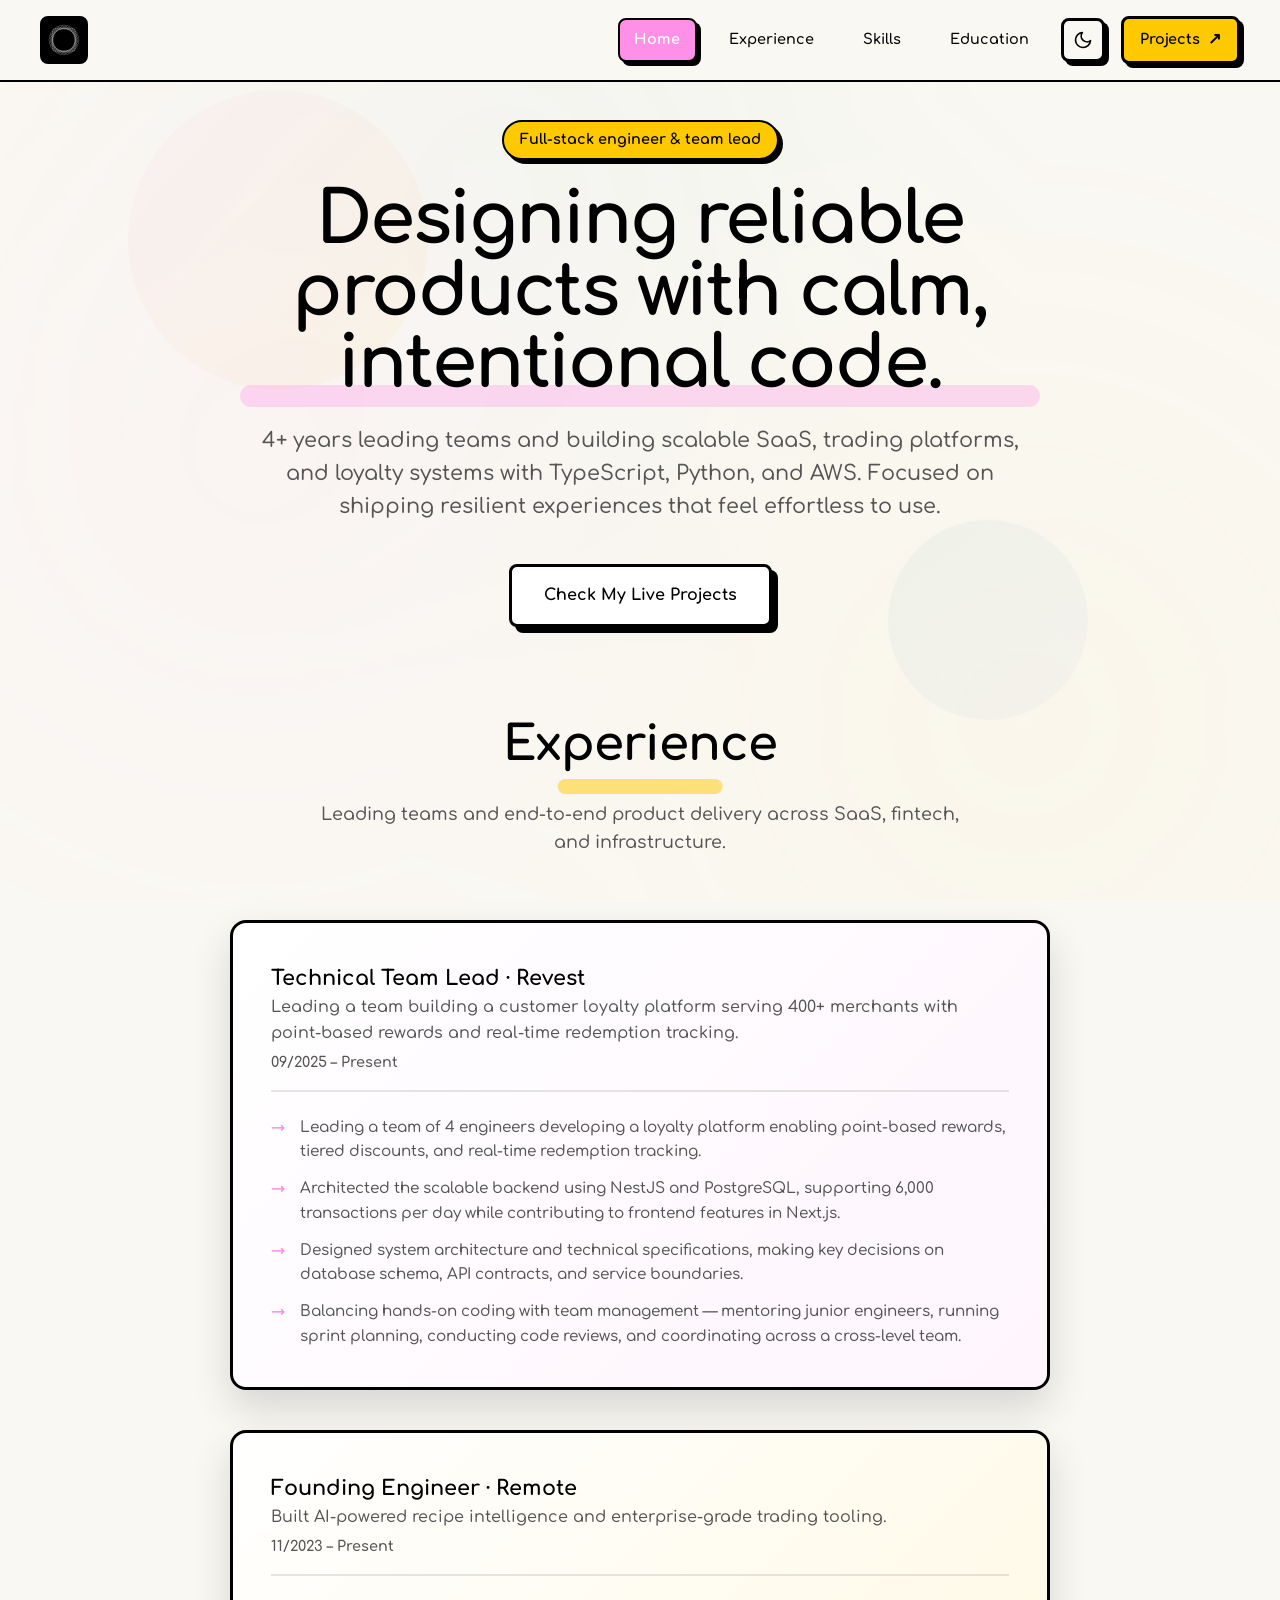
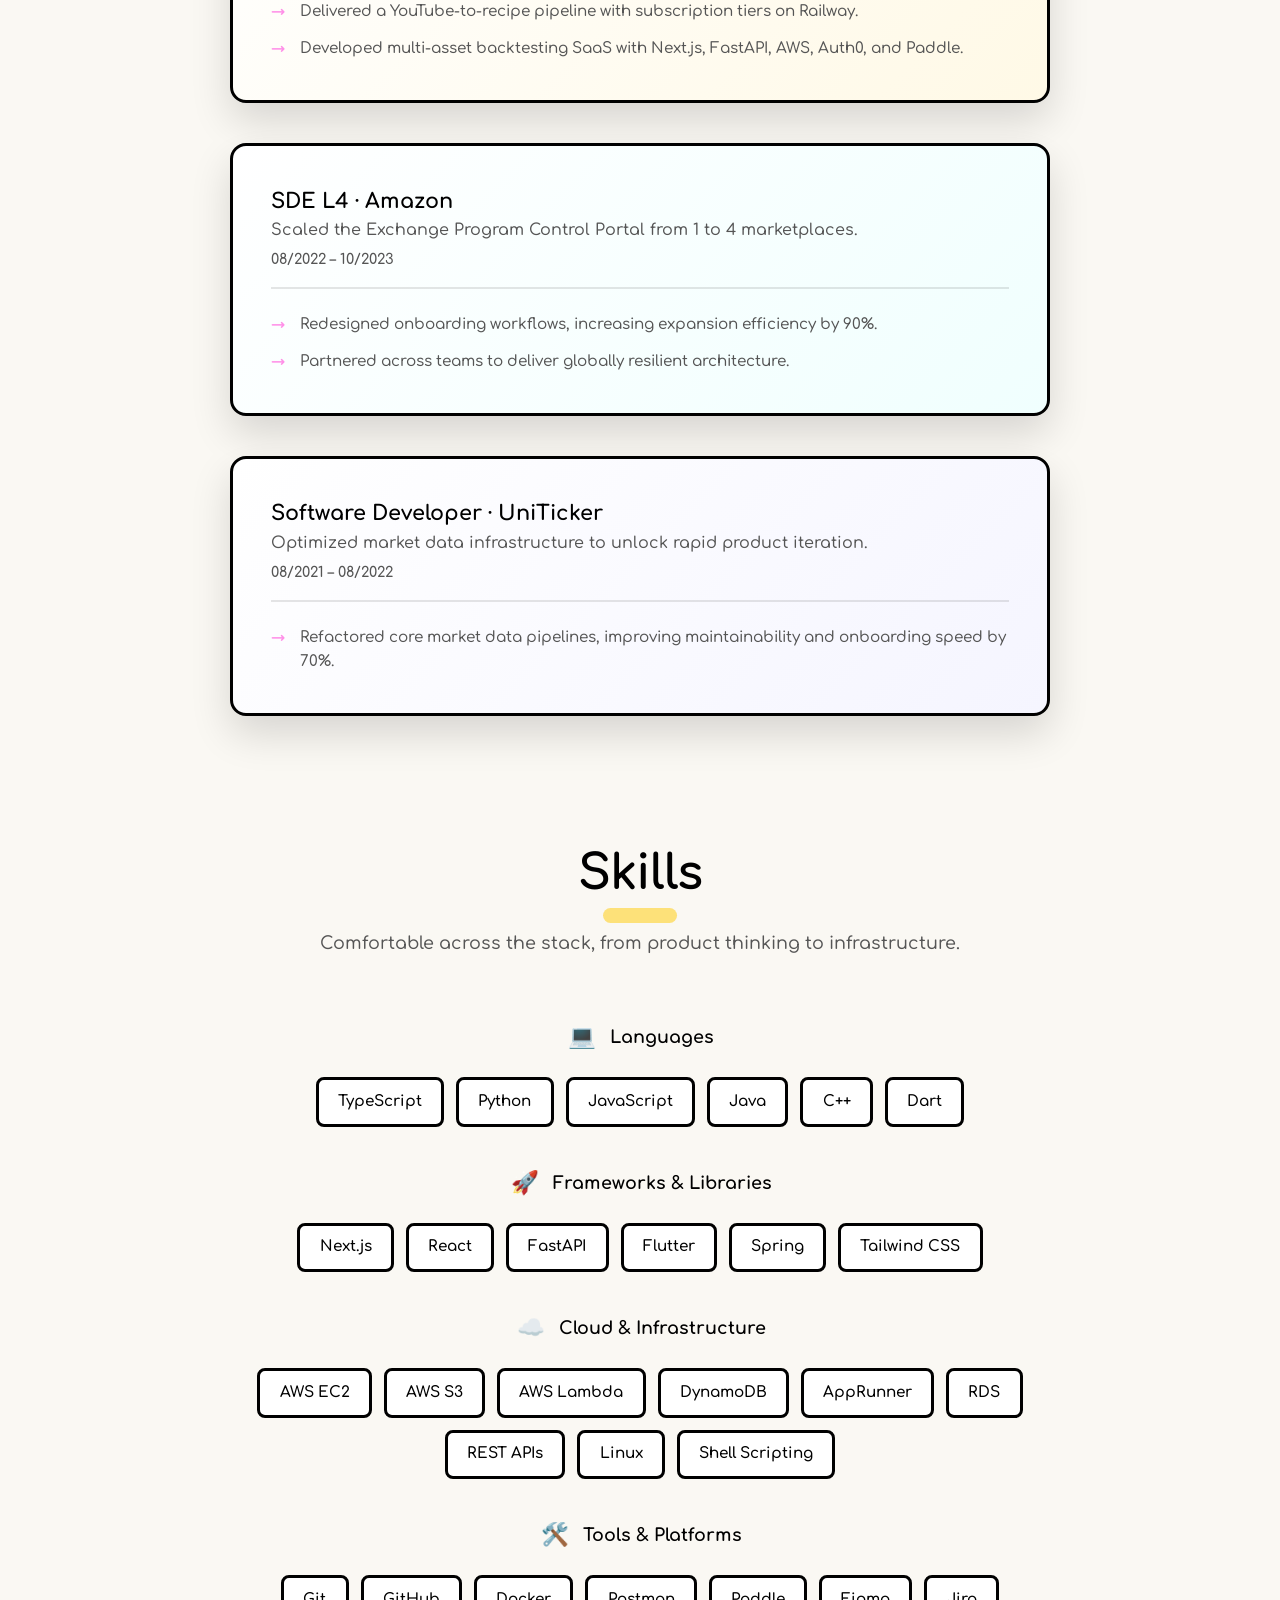
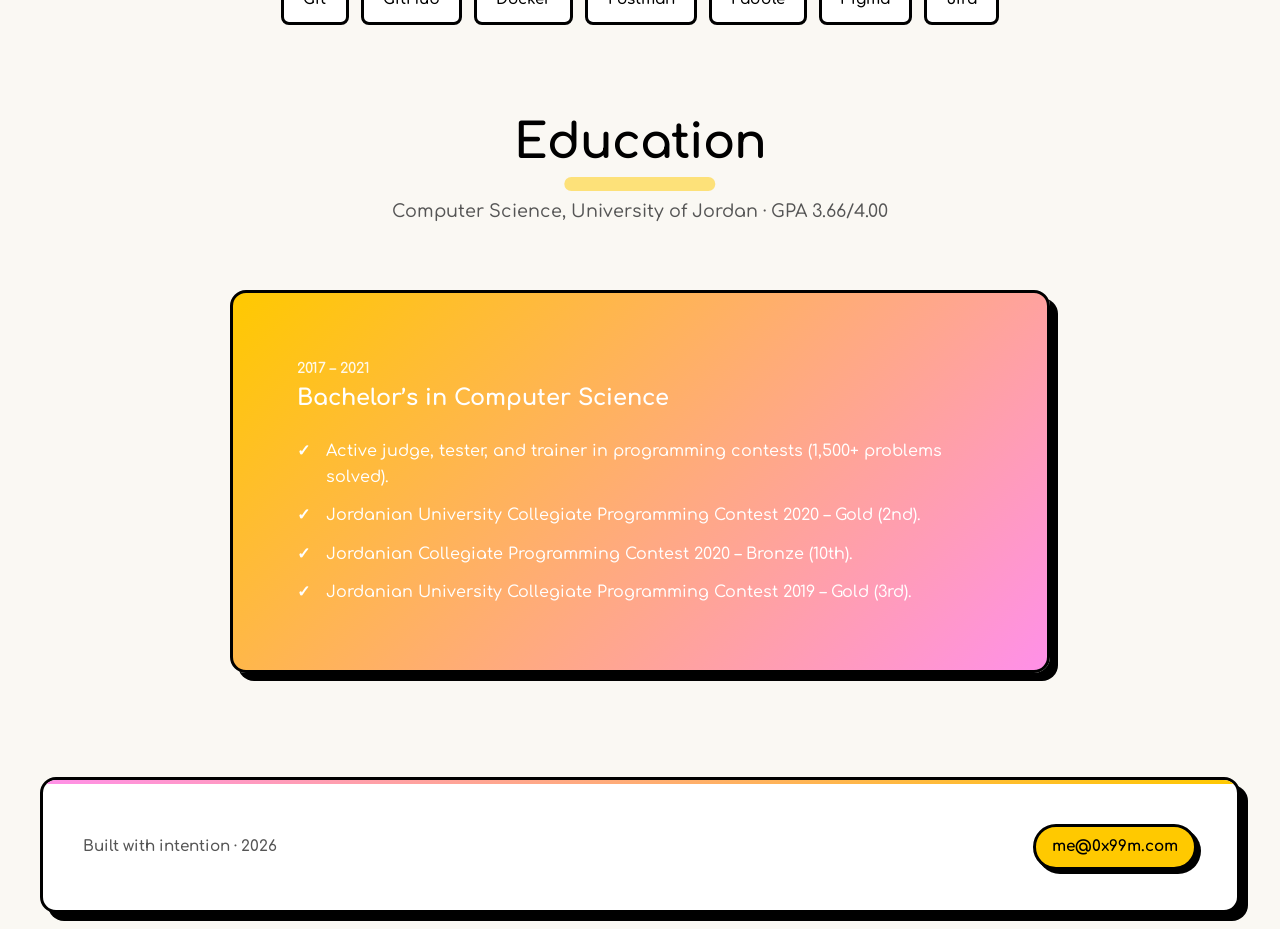
==== index.html @ 4b6275c8 "add dark mode and update content" ====
<!DOCTYPE html>
<html lang="en">
  <head>
    <meta charset="UTF-8" />
    <meta name="viewport" content="width=device-width, initial-scale=1.0" />
    <title>0x99M Portfolio</title>
    <meta
      name="description"
      content="Full-stack engineer & team lead with 4+ years of experience building and leading scalable SaaS platforms"
    />
    <link rel="icon" type="image/svg+xml" href="favicon.svg" />
    <link rel="preconnect" href="https://fonts.googleapis.com" />
    <link rel="preconnect" href="https://fonts.gstatic.com" crossorigin />
    <link
      href="https://fonts.googleapis.com/css2?family=Comfortaa:wght@300..700&display=swap"
      rel="stylesheet"
    />
    <link rel="stylesheet" href="styles.css" />
    <script>
      (function() {
        var saved = localStorage.getItem('theme-preference');
        if (saved) document.documentElement.setAttribute('data-theme', saved);
        else if (window.matchMedia('(prefers-color-scheme: dark)').matches)
          document.documentElement.setAttribute('data-theme', 'dark');
      })();
    </script>
  </head>
  <body>
    <!-- Floating Background Shapes -->
    <div class="floating-shape"></div>
    <div class="floating-shape"></div>

    <!-- Navbar -->
    <div class="section-indicator">
      <a href="#hero" class="logo-box">
        <img src="favicon.svg" alt="Logo" class="logo-img" />
      </a>
      <button
        class="nav-toggle"
        type="button"
        aria-expanded="false"
        aria-controls="primary-navigation"
        aria-label="Toggle navigation"
      >
        <span class="nav-toggle-bar"></span>
      </button>
      <div class="nav-links" id="primary-navigation">
        <div class="nav-links-primary">
          <a href="#hero" class="indicator-item">Home</a>
          <a href="#experience" class="indicator-item">Experience</a>
          <a href="#skills" class="indicator-item">Skills</a>
          <a href="#education" class="indicator-item">Education</a>
        </div>
        <button class="theme-toggle" type="button" aria-label="Toggle dark mode">
          <svg class="theme-toggle-icon theme-toggle-icon--light" xmlns="http://www.w3.org/2000/svg" width="20" height="20" viewBox="0 0 24 24" fill="none" stroke="currentColor" stroke-width="2" stroke-linecap="round" stroke-linejoin="round"><path d="M21 12.79A9 9 0 1 1 11.21 3 7 7 0 0 0 21 12.79z"/></svg>
          <svg class="theme-toggle-icon theme-toggle-icon--dark" xmlns="http://www.w3.org/2000/svg" width="20" height="20" viewBox="0 0 24 24" fill="none" stroke="currentColor" stroke-width="2" stroke-linecap="round" stroke-linejoin="round"><circle cx="12" cy="12" r="5"/><line x1="12" y1="1" x2="12" y2="3"/><line x1="12" y1="21" x2="12" y2="23"/><line x1="4.22" y1="4.22" x2="5.64" y2="5.64"/><line x1="18.36" y1="18.36" x2="19.78" y2="19.78"/><line x1="1" y1="12" x2="3" y2="12"/><line x1="21" y1="12" x2="23" y2="12"/><line x1="4.22" y1="19.78" x2="5.64" y2="18.36"/><line x1="18.36" y1="4.22" x2="19.78" y2="5.64"/></svg>
        </button>
        <a
          href="projects.html"
          class="indicator-item indicator-item-projects"
          title="Projects"
        >
          Projects
        </a>
      </div>
    </div>

    <main>
      <section id="hero" class="section hero" data-animate>
        <div class="container hero-layout">
          <div class="hero-copy">
            <p class="eyebrow">Full-stack engineer & team lead</p>
            <h1>Designing reliable products with calm, intentional code.</h1>
            <p class="lead">
              4+ years leading teams and building scalable SaaS, trading
              platforms, and loyalty systems with TypeScript, Python, and AWS.
              Focused on shipping resilient experiences that feel effortless to
              use.
            </p>
            <div class="cta">
              <a href="projects.html" class="btn ghost"
                >Check My Live Projects</a
              >
            </div>
          </div>
        </div>
      </section>

      <section id="experience" class="section experience-section" data-animate>
        <div class="container">
          <div class="section-heading">
            <h2>Experience</h2>
            <p>
              Leading teams and end-to-end product delivery across SaaS,
              fintech, and infrastructure.
            </p>
          </div>
          <div class="experience-stack">
            <article class="experience-card" data-card-index="0" data-animate>
              <header>
                <div>
                  <p class="experience-role">Technical Team Lead · Revest</p>
                  <p class="experience-summary">
                    Leading a team building a customer loyalty platform serving
                    400+ merchants with point-based rewards and real-time
                    redemption tracking.
                  </p>
                </div>
                <span class="experience-date">09/2025 – Present</span>
              </header>
              <ul>
                <li>
                  Leading a team of 4 engineers developing a loyalty platform
                  enabling point-based rewards, tiered discounts, and real-time
                  redemption tracking.
                </li>
                <li>
                  Architected the scalable backend using NestJS and PostgreSQL,
                  supporting 6,000 transactions per day while contributing to
                  frontend features in Next.js.
                </li>
                <li>
                  Designed system architecture and technical specifications,
                  making key decisions on database schema, API contracts, and
                  service boundaries.
                </li>
                <li>
                  Balancing hands-on coding with team management — mentoring
                  junior engineers, running sprint planning, conducting code
                  reviews, and coordinating across a cross-level team.
                </li>
              </ul>
            </article>

            <article class="experience-card" data-card-index="1" data-animate>
              <header>
                <div>
                  <p class="experience-role">Founding Engineer · Remote</p>
                  <p class="experience-summary">
                    Built AI-powered recipe intelligence and enterprise-grade
                    trading tooling.
                  </p>
                </div>
                <span class="experience-date">11/2023 – Present</span>
              </header>
              <ul>
                <li>
                  Delivered a YouTube-to-recipe pipeline with subscription tiers
                  on Railway.
                </li>
                <li>
                  Developed multi-asset backtesting SaaS with Next.js, FastAPI,
                  AWS, Auth0, and Paddle.
                </li>
              </ul>
            </article>

            <article class="experience-card" data-card-index="2" data-animate>
              <header>
                <div>
                  <p class="experience-role">SDE L4 · Amazon</p>
                  <p class="experience-summary">
                    Scaled the Exchange Program Control Portal from 1 to 4
                    marketplaces.
                  </p>
                </div>
                <span class="experience-date">08/2022 – 10/2023</span>
              </header>
              <ul>
                <li>
                  Redesigned onboarding workflows, increasing expansion
                  efficiency by 90%.
                </li>
                <li>
                  Partnered across teams to deliver globally resilient
                  architecture.
                </li>
              </ul>
            </article>

            <article class="experience-card" data-card-index="3" data-animate>
              <header>
                <div>
                  <p class="experience-role">Software Developer · UniTicker</p>
                  <p class="experience-summary">
                    Optimized market data infrastructure to unlock rapid product
                    iteration.
                  </p>
                </div>
                <span class="experience-date">08/2021 – 08/2022</span>
              </header>
              <ul>
                <li>
                  Refactored core market data pipelines, improving
                  maintainability and onboarding speed by 70%.
                </li>
              </ul>
            </article>
          </div>
        </div>
      </section>

      <section id="skills" class="section" data-animate>
        <div class="container">
          <div class="section-heading">
            <h2>Skills</h2>
            <p>
              Comfortable across the stack, from product thinking to
              infrastructure.
            </p>
          </div>
          <div class="skills-container">
            <div class="skill-category" data-animate>
              <h3 class="skill-category-title">
                <span class="skill-icon">💻</span>
                Languages
              </h3>
              <div class="skill-tags">
                <span class="skill-tag">TypeScript</span>
                <span class="skill-tag">Python</span>
                <span class="skill-tag">JavaScript</span>
                <span class="skill-tag">Java</span>
                <span class="skill-tag">C++</span>
                <span class="skill-tag">Dart</span>
              </div>
            </div>
            <div class="skill-category" data-animate>
              <h3 class="skill-category-title">
                <span class="skill-icon">🚀</span>
                Frameworks & Libraries
              </h3>
              <div class="skill-tags">
                <span class="skill-tag">Next.js</span>
                <span class="skill-tag">React</span>
                <span class="skill-tag">FastAPI</span>
                <span class="skill-tag">Flutter</span>
                <span class="skill-tag">Spring</span>
                <span class="skill-tag">Tailwind CSS</span>
              </div>
            </div>
            <div class="skill-category" data-animate>
              <h3 class="skill-category-title">
                <span class="skill-icon">☁️</span>
                Cloud & Infrastructure
              </h3>
              <div class="skill-tags">
                <span class="skill-tag">AWS EC2</span>
                <span class="skill-tag">AWS S3</span>
                <span class="skill-tag">AWS Lambda</span>
                <span class="skill-tag">DynamoDB</span>
                <span class="skill-tag">AppRunner</span>
                <span class="skill-tag">RDS</span>
                <span class="skill-tag">REST APIs</span>
                <span class="skill-tag">Linux</span>
                <span class="skill-tag">Shell Scripting</span>
              </div>
            </div>
            <div class="skill-category" data-animate>
              <h3 class="skill-category-title">
                <span class="skill-icon">🛠️</span>
                Tools & Platforms
              </h3>
              <div class="skill-tags">
                <span class="skill-tag">Git</span>
                <span class="skill-tag">GitHub</span>
                <span class="skill-tag">Docker</span>
                <span class="skill-tag">Postman</span>
                <span class="skill-tag">Paddle</span>
                <span class="skill-tag">Figma</span>
                <span class="skill-tag">Jira</span>
              </div>
            </div>
          </div>
        </div>
      </section>

      <section id="education" class="section" data-animate>
        <div class="container">
          <div class="section-heading">
            <h2>Education</h2>
            <p>Computer Science, University of Jordan · GPA 3.66/4.00</p>
          </div>
          <div class="education-card" data-animate>
            <div>
              <p class="education-period">2017 – 2021</p>
              <p class="education-role">Bachelor’s in Computer Science</p>
            </div>
            <ul>
              <li>
                Active judge, tester, and trainer in programming contests
                (1,500+ problems solved).
              </li>
              <li>
                Jordanian University Collegiate Programming Contest 2020 – Gold
                (2nd).
              </li>
              <li>
                Jordanian Collegiate Programming Contest 2020 – Bronze (10th).
              </li>
              <li>
                Jordanian University Collegiate Programming Contest 2019 – Gold
                (3rd).
              </li>
            </ul>
          </div>
        </div>
      </section>
    </main>

    <footer class="site-footer">
      <div class="container">
        <p>Built with intention · 2026</p>
        <a href="mailto:me@0x99m.com">me@0x99m.com</a>
      </div>
    </footer>

    <script src="script.js"></script>
  </body>
</html>
---- styles.css ----
* {
  margin: 0;
  padding: 0;
  box-sizing: border-box;
}

:root {
  /* Gumroad-inspired Neubrutalism Palette */
  --color-page: #faf8f3;
  --color-surface: #ffffff;
  --color-primary: #ff90e8;
  --color-secondary: #ffc900;
  --color-tertiary: #23a094;
  --color-accent: #000000;
  --color-text: #000000;
  --color-text-light: #555555;
  --color-border: #000000;
  --gradient-primary: linear-gradient(135deg, #ff90e8 0%, #ffc900 100%);
  --gradient-secondary: linear-gradient(135deg, #23a094 0%, #90a8ed 100%);
  --gradient-surface: linear-gradient(180deg, #ffffff 0%, #f8f8f8 100%);
  --border-width: 3px;
  --border-radius: 16px;
  --border-radius-btn: 8px;
  --shadow-sm: 4px 4px 0 0 #000000;
  --shadow-md: 6px 6px 0 0 #000000;
  --shadow-lg: 8px 8px 0 0 #000000;
  --shadow-xl: 12px 12px 0 0 #000000;
  --max-width: 1200px;
  --space-xs: 0.5rem;
  --space-sm: 1rem;
  --space-md: 1.5rem;
  --space-lg: 2.5rem;
  --space-xl: 4rem;
  --space-xxl: 6rem;
  --font-body: "Comfortaa", -apple-system, BlinkMacSystemFont, "Segoe UI",
    Roboto, sans-serif;
  --font-display: "Comfortaa", "Arial Black", Arial, sans-serif;
  --transition: cubic-bezier(0.4, 0, 0.2, 1);
  --experience-card-0: linear-gradient(135deg, #ffffff 0%, #fef5fd 100%);
  --experience-card-1: linear-gradient(135deg, #ffffff 0%, #fff9e6 100%);
  --experience-card-2: linear-gradient(135deg, #ffffff 0%, #f0fffe 100%);
  --experience-card-3: linear-gradient(135deg, #ffffff 0%, #f5f5ff 100%);
  --color-error: #ff3333;
  --nav-hover-bg: rgba(255, 255, 255, 0.9);
  --card-shadow-color: rgba(0, 0, 0, 0.14);
  --card-shadow-hover: rgba(0, 0, 0, 0.12);
  --border-subtle: rgba(0, 0, 0, 0.1);
  --shimmer-highlight: rgba(255, 255, 255, 0.5);
}

[data-theme="dark"] {
  --color-page: #1a1a2e;
  --color-surface: #222240;
  --color-primary: #ff90e8;
  --color-secondary: #ffc900;
  --color-tertiary: #2dd4bf;
  --color-accent: #ffffff;
  --color-text: #f0f0f0;
  --color-text-light: #a0a0b8;
  --color-border: #f0f0f0;

  --gradient-primary: linear-gradient(135deg, #ff90e8 0%, #ffc900 100%);
  --gradient-secondary: linear-gradient(135deg, #2dd4bf 0%, #90a8ed 100%);
  --gradient-surface: linear-gradient(180deg, #222240 0%, #1e1e38 100%);

  --shadow-sm: 4px 4px 0 0 rgba(255, 255, 255, 0.25);
  --shadow-md: 6px 6px 0 0 rgba(255, 255, 255, 0.25);
  --shadow-lg: 8px 8px 0 0 rgba(255, 255, 255, 0.25);
  --shadow-xl: 12px 12px 0 0 rgba(255, 255, 255, 0.25);

  --experience-card-0: linear-gradient(135deg, #222240 0%, #2d2240 100%);
  --experience-card-1: linear-gradient(135deg, #222240 0%, #2d2a1a 100%);
  --experience-card-2: linear-gradient(135deg, #222240 0%, #1a2d2b 100%);
  --experience-card-3: linear-gradient(135deg, #222240 0%, #24243d 100%);

  --color-error: #ff6b6b;
  --nav-hover-bg: rgba(34, 34, 64, 0.9);
  --card-shadow-color: rgba(0, 0, 0, 0.4);
  --card-shadow-hover: rgba(0, 0, 0, 0.5);
  --border-subtle: rgba(255, 255, 255, 0.1);
  --shimmer-highlight: rgba(255, 255, 255, 0.08);
}

[data-theme="dark"] body::before { opacity: 0.06; }
[data-theme="dark"] .logo-box { background: var(--color-page); }
[data-theme="dark"] .indicator-item.is-active { color: #1a1a2e; }
[data-theme="dark"] .education-card { color: #1a1a2e; }
[data-theme="dark"] .indicator-item-projects {
  color: #1a1a2e;
  border-color: #1a1a2e;
  box-shadow: 4px 4px 0 0 #1a1a2e;
}
[data-theme="dark"] .indicator-item-projects:hover {
  box-shadow: 2px 2px 0 0 #1a1a2e;
}
[data-theme="dark"] .indicator-item-projects:active {
  box-shadow: 0 0 0 0 #1a1a2e;
}
[data-theme="dark"] .eyebrow {
  color: #1a1a2e;
  border-color: #1a1a2e;
  box-shadow: 4px 4px 0 0 #1a1a2e;
}
[data-theme="dark"] .project-link {
  color: #1a1a2e;
  border-color: #1a1a2e;
  box-shadow: 6px 6px 0 0 #1a1a2e;
}
[data-theme="dark"] .project-link:hover {
  box-shadow: 3px 3px 0 0 #1a1a2e;
}
[data-theme="dark"] .project-link:active {
  box-shadow: 0 0 0 0 #1a1a2e;
}

html {
  scroll-behavior: smooth;
}

body {
  font-family: var(--font-body);
  background: var(--color-page);
  color: var(--color-text);
  min-height: 100vh;
  line-height: 1.6;
  font-weight: 500;
  -webkit-font-smoothing: antialiased;
  position: relative;
}

body.nav-open {
  overflow: hidden;
}

main {
  padding-top: 5rem;
}

/* Background Pattern */
body::before {
  content: "";
  position: fixed;
  top: 0;
  left: 0;
  right: 0;
  bottom: 0;
  background-image: radial-gradient(
      circle at 20% 50%,
      var(--color-primary) 0%,
      transparent 50%
    ),
    radial-gradient(
      circle at 80% 80%,
      var(--color-secondary) 0%,
      transparent 50%
    ),
    radial-gradient(
      circle at 40% 20%,
      var(--color-tertiary) 0%,
      transparent 50%
    );
  opacity: 0.03;
  pointer-events: none;
  z-index: -1;
}

img {
  display: block;
  max-width: 100%;
  height: auto;
  border-radius: var(--border-radius);
}

a {
  color: inherit;
  text-decoration: none;
}

.container {
  width: min(100%, var(--max-width));
  margin: 0 auto;
  padding: 0 clamp(1.5rem, 5vw, 3rem);
}

.container.narrow {
  width: min(100%, 800px);
}

.section {
  padding: var(--space-lg) 0;
  position: relative;
}

/* Navbar - Top Navigation */
.section-indicator {
  position: fixed;
  top: 0;
  left: 0;
  right: 0;
  z-index: 1000;
  display: flex;
  flex-direction: row;
  justify-content: space-between;
  align-items: center;
  padding: 1rem var(--space-lg);
  background: var(--color-page);
  border-bottom: 2px solid var(--color-border);
  box-shadow: none;
  transition: all 300ms cubic-bezier(0.34, 1.56, 0.64, 1);
}

.logo-box {
  display: flex;
  align-items: center;
  justify-content: center;
  width: 48px;
  height: 48px;
  background: var(--color-accent);
  border: 2px solid var(--color-border);
  border-radius: var(--border-radius-btn);
  transition: all 300ms cubic-bezier(0.34, 1.56, 0.64, 1);
}

.logo-box:hover {
  transform: rotate(360deg);
}

.logo-img {
  width: 32px;
  height: 32px;
  transition: transform 300ms cubic-bezier(0.34, 1.56, 0.64, 1);
}

.logo-box:hover .logo-img {
  transform: rotate(-360deg);
}

.nav-links {
  display: flex;
  align-items: center;
  gap: 1rem;
  margin-left: auto;
}

.nav-links-primary {
  display: flex;
  align-items: center;
  gap: 1rem;
}

.nav-toggle {
  display: none;
  align-items: center;
  justify-content: center;
  width: 44px;
  height: 44px;
  border: var(--border-width) solid var(--color-border);
  border-radius: var(--border-radius-btn);
  background: var(--color-page);
  cursor: pointer;
  box-shadow: var(--shadow-sm);
  transition: transform 200ms var(--transition),
    box-shadow 200ms var(--transition);
}

.nav-toggle:hover {
  transform: translateY(-2px);
  box-shadow: var(--shadow-md);
}

.nav-toggle:focus-visible {
  outline: 2px solid var(--color-primary);
  outline-offset: 3px;
}

.nav-toggle-bar {
  position: relative;
  width: 18px;
  height: 2px;
  background: var(--color-accent);
  transition: background 200ms ease;
}

.nav-toggle-bar::before,
.nav-toggle-bar::after {
  content: "";
  position: absolute;
  left: 0;
  width: 18px;
  height: 2px;
  background: var(--color-accent);
  transition: transform 200ms ease, top 200ms ease, opacity 200ms ease;
}

.nav-toggle-bar::before {
  top: -6px;
}

.nav-toggle-bar::after {
  top: 6px;
}

.nav-toggle.is-active .nav-toggle-bar {
  background: transparent;
}

.nav-toggle.is-active .nav-toggle-bar::before {
  top: 0;
  transform: rotate(45deg);
}

.nav-toggle.is-active .nav-toggle-bar::after {
  top: 0;
  transform: rotate(-45deg);
}

.section-indicator.is-menu-open .nav-toggle {
  box-shadow: var(--shadow-md);
}

.indicator-item {
  padding: 0.5rem 0.9rem;
  border-radius: var(--border-radius-btn);
  transition: all 300ms cubic-bezier(0.34, 1.56, 0.64, 1);
  position: relative;
  cursor: pointer;
  background: transparent;
  text-decoration: none;
  color: var(--color-text);
  font-size: 0.9rem;
  font-weight: 600;
  border: 2px solid transparent;
  box-shadow: none;
}

.indicator-item:hover {
  background: var(--nav-hover-bg);
  border-color: var(--color-border);
  box-shadow: var(--shadow-sm);
}

.indicator-item.is-active {
  background: var(--color-primary);
  color: var(--color-surface);
  font-weight: 700;
  border-color: var(--color-border);
  box-shadow: var(--shadow-sm);
}

.indicator-item-projects {
  display: inline-flex;
  align-items: center;
  gap: 0.5rem;
  font-size: 0.9rem;
  font-weight: 700;
  color: var(--color-accent);
  padding: 0.5rem 1rem;
  border: 3px solid var(--color-border);
  border-radius: var(--border-radius-btn);
  background: var(--color-secondary);
  box-shadow: 4px 4px 0 0 var(--color-border);
  transition: all 200ms ease;
}

.indicator-item-projects:hover {
  transform: translate(2px, 2px);
  box-shadow: 2px 2px 0 0 var(--color-border);
  background: var(--color-primary);
}

.indicator-item-projects:active {
  transform: translate(4px, 4px);
  box-shadow: 0 0 0 0 var(--color-border);
}

.indicator-item-projects::after {
  content: "↗";
  font-size: 1rem;
}

@media (max-width: 768px) {
  .section-indicator {
    gap: 0.75rem;
  }

  .nav-toggle {
    display: inline-flex;
    margin-left: auto;
  }

  .nav-links {
    position: absolute;
    top: calc(100% + 0.75rem);
    right: clamp(1rem, 5vw, var(--space-lg));
    left: clamp(1rem, 5vw, var(--space-lg));
    flex-direction: column;
    align-items: stretch;
    gap: var(--space-sm);
    padding: var(--space-md);
    background: var(--color-page);
    border: 2px solid var(--color-border);
    border-radius: var(--border-radius);
    box-shadow: var(--shadow-lg);
    transform: translateY(-10px);
    opacity: 0;
    visibility: hidden;
    pointer-events: none;
    margin-left: 0;
    transition: opacity 200ms ease, transform 200ms ease;
  }

  .nav-links-primary {
    flex-direction: column;
    align-items: stretch;
    gap: var(--space-sm);
  }

  .nav-links .indicator-item,
  .nav-links .indicator-item-projects {
    width: 100%;
    justify-content: center;
  }

  .section-indicator.is-menu-open .nav-links {
    opacity: 1;
    visibility: visible;
    pointer-events: auto;
    transform: translateY(0);
  }

  .indicator-item-projects {
    margin-left: 0;
  }
}

/* Hero Section - Gumroad Style */
.hero {
  padding-top: var(--space-lg);
  padding-bottom: var(--space-lg);
  position: relative;
  overflow: hidden;
}

.hero-layout {
  display: grid;
  gap: var(--space-xl);
  grid-template-columns: 1fr;
  align-items: center;
  justify-items: center;
}

.hero-copy {
  position: relative;
  z-index: 2;
  text-align: center;
  max-width: 800px;
}

.eyebrow {
  display: inline-block;
  padding: 0.4rem 1rem;
  background: var(--color-secondary);
  border: 2px solid var(--color-border);
  border-radius: 999px;
  font-size: 0.9rem;
  font-weight: 700;
  margin-bottom: var(--space-md);
  box-shadow: var(--shadow-sm);
}

h1 {
  font-size: clamp(2.5rem, 6vw, 4.5rem);
  line-height: 1;
  margin-bottom: var(--space-md);
  font-weight: 900;
  letter-spacing: -0.03em;
  font-family: var(--font-display);
}

.hero h1 {
  position: relative;
}

.hero h1::after {
  content: "";
  position: absolute;
  bottom: -0.1em;
  left: 0;
  right: 0;
  height: 0.3em;
  background: var(--color-primary);
  border-radius: var(--border-radius);
  opacity: 0.3;
  z-index: -1;
}

.lead {
  font-size: clamp(1.1rem, 2vw, 1.3rem);
  color: var(--color-text-light);
  line-height: 1.6;
}

.note {
  font-size: 0.95rem;
  margin-top: var(--space-sm);
  color: var(--color-text-light);
}

.cta {
  display: flex;
  gap: var(--space-sm);
  flex-wrap: wrap;
  margin-top: var(--space-lg);
  justify-content: center;
}

/* Neubrutalism Buttons */
.btn {
  display: inline-flex;
  align-items: center;
  justify-content: center;
  gap: 0.5rem;
  padding: 1rem 2rem;
  font-size: 1rem;
  font-weight: 700;
  border: 3px solid var(--color-border);
  border-radius: var(--border-radius-btn);
  transition: all 200ms ease;
  cursor: pointer;
  position: relative;
  box-shadow: 6px 6px 0 0 var(--color-border);
}

.btn:hover {
  transform: translate(3px, 3px);
  box-shadow: 3px 3px 0 0 var(--color-border);
}

.btn:active {
  transform: translate(6px, 6px);
  box-shadow: 0 0 0 0 var(--color-border);
}

.btn.primary {
  background: var(--color-accent);
  color: var(--color-surface);
}

.btn.ghost {
  background: var(--color-surface);
  color: var(--color-text);
}

/* Section Styling */
.section-heading {
  margin-bottom: var(--space-xl);
  text-align: center;
}

.section-heading h2 {
  font-size: clamp(2rem, 4vw, 3rem);
  font-weight: 900;
  letter-spacing: -0.02em;
  margin-bottom: var(--space-sm);
  position: relative;
  display: inline-block;
}

.section-heading h2::after {
  content: "";
  position: absolute;
  bottom: -0.2em;
  left: 50%;
  transform: translateX(-50%);
  width: 60%;
  height: 0.3em;
  background: var(--color-secondary);
  border-radius: var(--border-radius);
  opacity: 0.5;
}

.section-heading p {
  font-size: 1.1rem;
  color: var(--color-text-light);
  max-width: 640px;
  margin: 0 auto;
}

/* Experience Cards */
.experience-section {
  position: relative;
  overflow: visible;
}

.experience-stack {
  position: relative;
  margin-top: clamp(var(--space-md), 8vh, var(--space-xl));
  padding-bottom: var(--space-lg);
  display: flex;
  flex-direction: column;
  gap: var(--space-lg);
  max-width: min(100%, 820px);
  margin-left: auto;
  margin-right: auto;
}

.experience-card {
  position: relative;
  width: 100%;
  padding: clamp(1.75rem, 3vw, var(--space-xl));
  background: var(--color-surface);
  border: var(--border-width) solid var(--color-border);
  border-radius: var(--border-radius);
  box-shadow: 0 18px 40px var(--card-shadow-color);
  display: grid;
  gap: var(--space-md);
  transition: box-shadow 280ms ease, border-color 280ms ease;
}

.experience-card[data-card-index="0"] {
  background: var(--experience-card-0);
}

.experience-card[data-card-index="1"] {
  background: var(--experience-card-1);
}

.experience-card[data-card-index="2"] {
  background: var(--experience-card-2);
}

.experience-card[data-card-index="3"] {
  background: var(--experience-card-3);
}

.experience-card header {
  display: flex;
  flex-direction: column;
  gap: 0.3rem;
  padding-bottom: var(--space-sm);
  border-bottom: 2px solid var(--border-subtle);
}

.experience-card header span {
  font-size: 0.9rem;
  color: var(--color-text-light);
  font-weight: 600;
}

.experience-role {
  font-size: 1.3rem;
  font-weight: 800;
}

.experience-summary {
  font-size: 1rem;
  color: var(--color-text-light);
  line-height: 1.6;
}

.experience-card ul {
  list-style: none;
  display: grid;
  gap: 0.8rem;
  font-size: 0.95rem;
}

.experience-card ul li {
  position: relative;
  padding-left: 1.8rem;
  color: var(--color-text-light);
}

.experience-card ul li::before {
  content: "→";
  position: absolute;
  left: 0;
  color: var(--color-primary);
  font-weight: 700;
}

/* Skills Section - Modern Badge Style */
.skills-container {
  max-width: min(100%, 820px);
  margin: 0 auto;
  display: flex;
  flex-direction: column;
  gap: var(--space-lg);
}

.skill-category {
  display: flex;
  flex-direction: column;
  gap: var(--space-sm);
  align-items: center;
}

.skill-category-title {
  font-size: 1.1rem;
  font-weight: 700;
  color: var(--color-text);
  display: flex;
  align-items: center;
  justify-content: center;
  gap: 0.75rem;
  margin-bottom: 0.5rem;
  text-align: center;
}

.skill-icon {
  font-size: 1.4rem;
  display: inline-flex;
  align-items: center;
  justify-content: center;
  width: 2rem;
  height: 2rem;
}

.skill-tags {
  display: flex;
  flex-wrap: wrap;
  gap: 0.75rem;
  justify-content: center;
}

.skill-tag {
  display: inline-flex;
  align-items: center;
  padding: 0.6rem 1.2rem;
  background: var(--color-surface);
  border: var(--border-width) solid var(--color-border);
  border-radius: var(--border-radius-btn);
  font-size: 0.95rem;
  font-weight: 600;
  color: var(--color-text);
  transition: all 200ms cubic-bezier(0.34, 1.56, 0.64, 1);
  box-shadow: none;
  cursor: default;
  position: relative;
  overflow: hidden;
}

.skill-tag:hover {
  transform: translate(-2px, -2px);
  box-shadow: 5px 5px 0 0 var(--color-border),
    inset 0 0 0 2px var(--color-border);
}

/* Removed hover color changes for cleaner, consistent badges */

/* Education Card - Gumroad Style */
.education-card {
  padding: var(--space-xl);
  background: linear-gradient(
    135deg,
    var(--color-secondary) 0%,
    var(--color-primary) 100%
  );
  border: var(--border-width) solid var(--color-border);
  border-radius: var(--border-radius);
  box-shadow: var(--shadow-lg);
  display: grid;
  gap: var(--space-md);
  color: var(--color-surface);
  position: relative;
  overflow: hidden;
  max-width: min(100%, 820px);
  margin: 0 auto;
}

/* Removed decorative hat icon from education card background */

.education-period {
  font-size: 0.9rem;
  font-weight: 700;
  opacity: 0.9;
}

.education-role {
  font-size: 1.4rem;
  font-weight: 900;
}

.education-card ul {
  list-style: none;
  display: grid;
  gap: 0.8rem;
  font-size: 1rem;
}

.education-card ul li {
  position: relative;
  padding-left: 1.8rem;
}

.education-card ul li::before {
  content: "✓";
  position: absolute;
  left: 0;
  font-weight: 700;
}

/* Projects Section */
.projects-hero {
  text-align: center;
}

.project-grid {
  display: grid;
  gap: var(--space-lg);
  grid-template-columns: repeat(auto-fit, minmax(320px, 1fr));
}

/* Project Cards - Gumroad Style */
.project-card {
  display: grid;
  gap: 0;
  background: var(--color-surface);
  border: var(--border-width) solid var(--color-border);
  border-radius: var(--border-radius);
  box-shadow: 0 4px 12px var(--card-shadow-color);
  overflow: hidden;
  transition: opacity 600ms cubic-bezier(0.34, 1.56, 0.64, 1),
    transform 600ms cubic-bezier(0.34, 1.56, 0.64, 1),
    box-shadow 300ms cubic-bezier(0.34, 1.56, 0.64, 1);
  opacity: 0;
  transform: translateY(20px);
  animation-delay: var(--delay, 0ms);
  max-width: min(100%, 820px);
  margin: 0 auto;
}

.project-card.is-visible {
  opacity: 1;
  transform: translateY(0);
}

.project-card:hover {
  box-shadow: 0 16px 32px var(--card-shadow-hover);
}

.project-media {
  background: var(--gradient-primary);
  border-bottom: var(--border-width) solid var(--color-border);
  display: flex;
  align-items: center;
  justify-content: center;
  overflow: hidden;
  position: relative;
}

.project-media img {
  width: auto;
  max-width: 100%;
  height: auto;
  display: block;
}

.project-body {
  padding: var(--space-lg);
  display: grid;
  gap: var(--space-sm);
}

.project-body h2 {
  font-size: 1.5rem;
  font-weight: 800;
  letter-spacing: -0.01em;
}

.project-body p {
  font-size: 1rem;
  color: var(--color-text-light);
  line-height: 1.6;
}

.project-tags {
  list-style: none;
  display: flex;
  flex-wrap: wrap;
  gap: 0.4rem;
}

.project-tags li {
  padding: 0.3rem 0.8rem;
  font-size: 0.85rem;
  font-weight: 600;
  background: var(--color-page);
  border: 1px solid var(--border-subtle);
  border-radius: 999px;
}

.project-link {
  display: inline-flex;
  align-items: center;
  gap: 0.5rem;
  font-size: 1rem;
  font-weight: 700;
  color: var(--color-accent);
  padding: 0.8rem 1.5rem;
  border: 3px solid var(--color-border);
  border-radius: var(--border-radius);
  background: var(--color-secondary);
  align-self: end;
  justify-self: end;
  transition: all 200ms ease;
  box-shadow: 6px 6px 0 0 var(--color-border);
}

.project-link:hover {
  transform: translate(3px, 3px);
  box-shadow: 3px 3px 0 0 var(--color-border);
  background: var(--color-primary);
}

.project-link:active {
  transform: translate(6px, 6px);
  box-shadow: 0 0 0 0 var(--color-border);
}

.project-link::after {
  content: "↗";
  font-size: 1.2rem;
}

/* Utility Classes */
.muted {
  text-align: center;
  color: var(--color-text-light);
}

.error {
  color: var(--color-error);
  text-align: center;
  font-weight: 700;
  padding: var(--space-md);
  background: rgba(255, 51, 51, 0.1);
  border: 2px solid var(--color-error);
  border-radius: var(--border-radius);
}

.loading {
  text-align: center;
  color: var(--color-text-light);
  font-size: 1.1rem;
}

/* Skeleton Loading Card */
.project-card-skeleton {
  opacity: 1 !important;
  transform: none !important;
  animation: none !important;
}

.project-media-skeleton {
  height: 240px;
  background: var(--color-page);
  position: relative;
  overflow: hidden;
}

.skeleton-shimmer {
  width: 100%;
  height: 100%;
  background: linear-gradient(
    90deg,
    transparent 0%,
    var(--shimmer-highlight) 50%,
    transparent 100%
  );
  background-size: 200% 100%;
  animation: shimmer 1.5s infinite;
}

@keyframes shimmer {
  0% {
    background-position: -200% 0;
  }
  100% {
    background-position: 200% 0;
  }
}

.skeleton-text {
  height: 1em;
  background: var(--color-page);
  border-radius: 4px;
  animation: pulse 1.5s ease-in-out infinite;
}

.skeleton-title {
  height: 1.8em;
  width: 60%;
  margin-bottom: 0.5rem;
}

.skeleton-line {
  width: 100%;
  margin-bottom: 0.5rem;
}

.skeleton-line:last-of-type {
  width: 75%;
}

.skeleton-tags {
  display: flex;
  gap: 0.4rem;
  flex-wrap: wrap;
  margin: 0.5rem 0;
}

.skeleton-tag {
  height: 1.8em;
  width: 70px;
  background: var(--color-page);
  border-radius: 999px;
  animation: pulse 1.5s ease-in-out infinite;
}

.skeleton-link {
  height: 3em;
  width: 150px;
  background: var(--color-page);
  border-radius: var(--border-radius);
  margin-top: 0.5rem;
  animation: pulse 1.5s ease-in-out infinite;
  justify-self: end;
}

@keyframes pulse {
  0%,
  100% {
    opacity: 0.6;
  }
  50% {
    opacity: 0.3;
  }
}

/* Footer - Gumroad Style */
.site-footer {
  position: relative;
  margin: var(--space-xl) auto 1rem;
  max-width: var(--max-width);
  padding: var(--space-lg);
  padding-top: calc(var(--space-lg) + 4px);
  border: var(--border-width) solid var(--color-border);
  border-radius: var(--border-radius);
  background: var(--color-surface);
  box-shadow: var(--shadow-lg);
  overflow: hidden;
}

.site-footer::before {
  content: "";
  position: absolute;
  top: 0;
  left: 0;
  right: 0;
  height: 4px;
  background: var(--gradient-primary);
}

.site-footer .container {
  display: flex;
  align-items: center;
  justify-content: space-between;
  flex-wrap: wrap;
  gap: var(--space-md);
  font-size: 0.95rem;
  font-weight: 600;
  color: var(--color-text-light);
  padding: 0;
}

.site-footer a {
  color: var(--color-text);
  font-weight: 700;
  padding: 0.5rem 1rem;
  border-radius: 999px;
  background: var(--color-secondary);
  border: var(--border-width) solid var(--color-border);
  box-shadow: var(--shadow-sm);
  transition: all 300ms cubic-bezier(0.34, 1.56, 0.64, 1);
}

.site-footer a:hover {
  transform: translateY(-4px);
  box-shadow: 0 8px 16px rgba(0, 0, 0, 0.15);
}

[data-theme="dark"] .site-footer a {
  color: #1a1a2e;
  border-color: #1a1a2e;
  box-shadow: 4px 4px 0 0 #1a1a2e;
}

[data-theme="dark"] .site-footer a:hover {
  box-shadow: 2px 2px 0 0 #1a1a2e;
}

/* Animations */
[data-animate] {
  opacity: 0;
  transform: translateY(30px);
  transition: opacity 600ms var(--transition), transform 600ms var(--transition);
}

[data-animate].is-visible {
  opacity: 1;
  transform: translateY(0);
}

/* Floating Shapes Background */
.floating-shape {
  position: fixed;
  border-radius: 50%;
  pointer-events: none;
  z-index: -1;
  animation: float-shape 20s ease-in-out infinite;
}

.floating-shape:nth-child(1) {
  width: 300px;
  height: 300px;
  background: var(--gradient-primary);
  opacity: 0.05;
  top: 10%;
  left: 10%;
  animation-duration: 25s;
}

.floating-shape:nth-child(2) {
  width: 200px;
  height: 200px;
  background: var(--gradient-secondary);
  opacity: 0.05;
  bottom: 20%;
  right: 15%;
  animation-duration: 30s;
}

@keyframes float-shape {
  0%,
  100% {
    transform: translate(0, 0) scale(1);
  }
  33% {
    transform: translate(30px, -30px) scale(1.1);
  }
  66% {
    transform: translate(-20px, 20px) scale(0.9);
  }
}

/* Responsive Design */
@media (max-width: 880px) {
  :root {
    --border-width: 2px;
    --shadow-sm: 3px 3px 0 0 #000000;
    --shadow-md: 5px 5px 0 0 #000000;
    --shadow-lg: 7px 7px 0 0 #000000;
  }

  [data-theme="dark"] {
    --shadow-sm: 3px 3px 0 0 rgba(255, 255, 255, 0.25);
    --shadow-md: 5px 5px 0 0 rgba(255, 255, 255, 0.25);
    --shadow-lg: 7px 7px 0 0 rgba(255, 255, 255, 0.25);
  }

  .section-indicator {
    padding: 0.75rem var(--space-md);
  }

  main {
    padding-top: 4.5rem;
  }

  .experience-card {
    padding: clamp(1.4rem, 3.4vw, 2.2rem);
  }

  .education-card {
    max-width: min(100%, 700px);
  }

  .experience-stack {
    max-width: min(100%, 700px);
  }

  .skill-tags {
    gap: 0.6rem;
  }

  .skill-tag {
    padding: 0.5rem 1rem;
    font-size: 0.9rem;
  }

  .project-grid {
    grid-template-columns: 1fr;
  }

  .site-footer .container {
    justify-content: center;
    text-align: center;
  }
}

@media (max-width: 640px) {
  .section-indicator {
    padding: 0.75rem var(--space-sm);
  }

  main {
    padding-top: 4.5rem;
  }

  .logo-box {
    width: 40px;
    height: 40px;
  }

  .logo-img {
    width: 26px;
    height: 26px;
  }

  .indicator-item {
    padding: 0.4rem 0.75rem;
    font-size: 0.85rem;
  }

  .indicator-item-projects {
    padding: 0.6rem 1rem;
    font-size: 0.9rem;
    box-shadow: 4px 4px 0 0 var(--color-border);
  }

  .indicator-item-projects:hover {
    box-shadow: 2px 2px 0 0 var(--color-border);
  }

  .nav-links {
    gap: 0.5rem;
  }

  .experience-card {
    padding: var(--space-md);
    max-width: min(100%, 640px);
  }

  .education-card {
    max-width: min(100%, 640px);
  }

  h1 {
    font-size: 2rem;
  }

  .cta {
    flex-direction: column;
    align-items: stretch;
  }

  .btn {
    width: 100%;
    justify-content: center;
  }

  .site-footer {
    margin: var(--space-lg) var(--space-md) var(--space-md);
    padding: var(--space-md);
    padding-top: calc(var(--space-md) + 4px);
  }

  .site-footer .container {
    flex-direction: column;
    gap: var(--space-sm);
  }
}

/* Theme Toggle Button */
.theme-toggle {
  display: inline-flex;
  align-items: center;
  justify-content: center;
  width: 44px;
  height: 44px;
  border: var(--border-width) solid var(--color-border);
  border-radius: var(--border-radius-btn);
  background: var(--color-page);
  cursor: pointer;
  box-shadow: var(--shadow-sm);
  transition: transform 200ms var(--transition),
    box-shadow 200ms var(--transition);
  padding: 0;
  color: var(--color-text);
  flex-shrink: 0;
}

.theme-toggle:hover {
  transform: translateY(-2px);
  box-shadow: var(--shadow-md);
}

.theme-toggle:active {
  transform: translateY(0);
  box-shadow: none;
}

.theme-toggle:focus-visible {
  outline: 2px solid var(--color-primary);
  outline-offset: 3px;
}

.theme-toggle-icon {
  width: 20px;
  height: 20px;
}

.theme-toggle-icon--dark { display: none; }

[data-theme="dark"] .theme-toggle-icon--light { display: none; }
[data-theme="dark"] .theme-toggle-icon--dark { display: block; }

.theme-toggle--floating {
  position: fixed;
  top: 1.5rem;
  right: 1.5rem;
  z-index: 1001;
}

/* Theme Transition */
.theme-transitioning,
.theme-transitioning *,
.theme-transitioning *::before,
.theme-transitioning *::after {
  transition: background-color 300ms ease,
    color 300ms ease,
    border-color 300ms ease,
    box-shadow 300ms ease,
    background 300ms ease !important;
}

@media (prefers-reduced-motion: reduce) {
  * {
    animation-duration: 0.01ms !important;
    animation-iteration-count: 1 !important;
    transition-duration: 0.01ms !important;
    scroll-behavior: auto !important;
  }
}
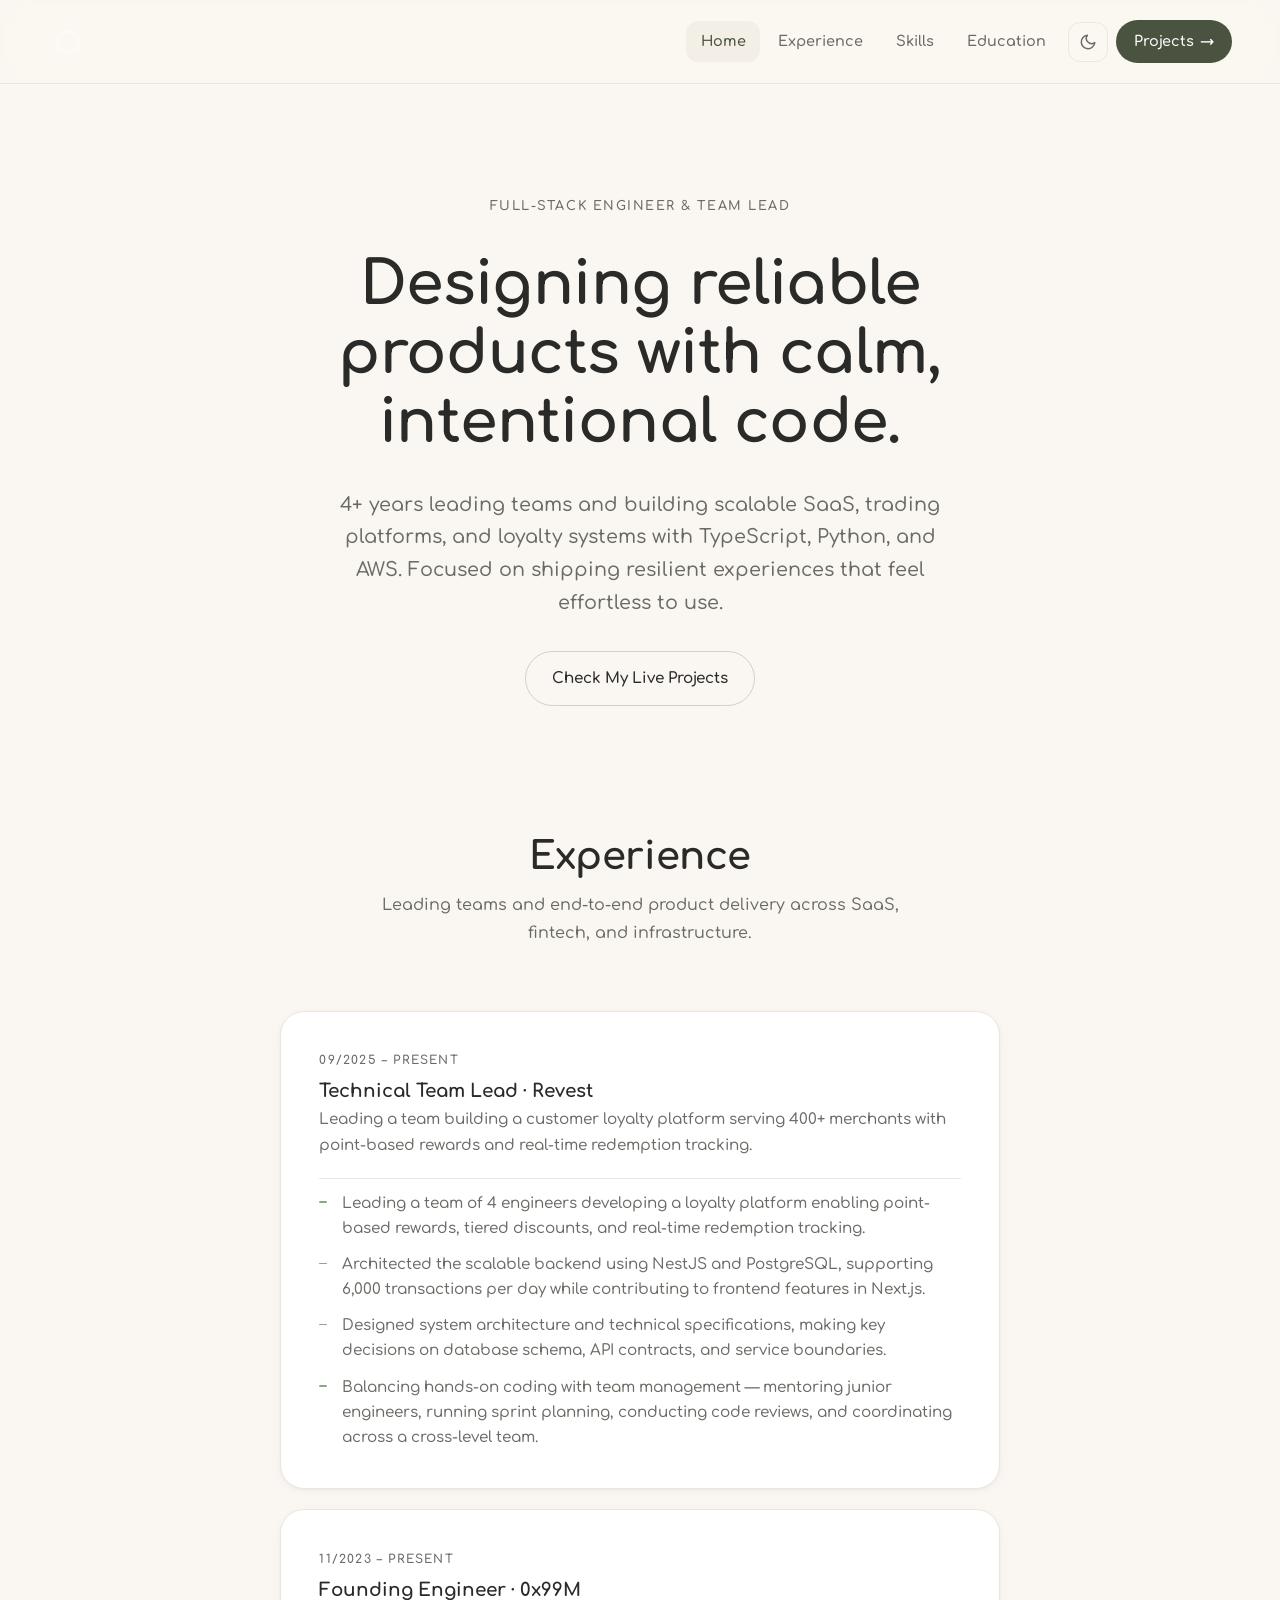
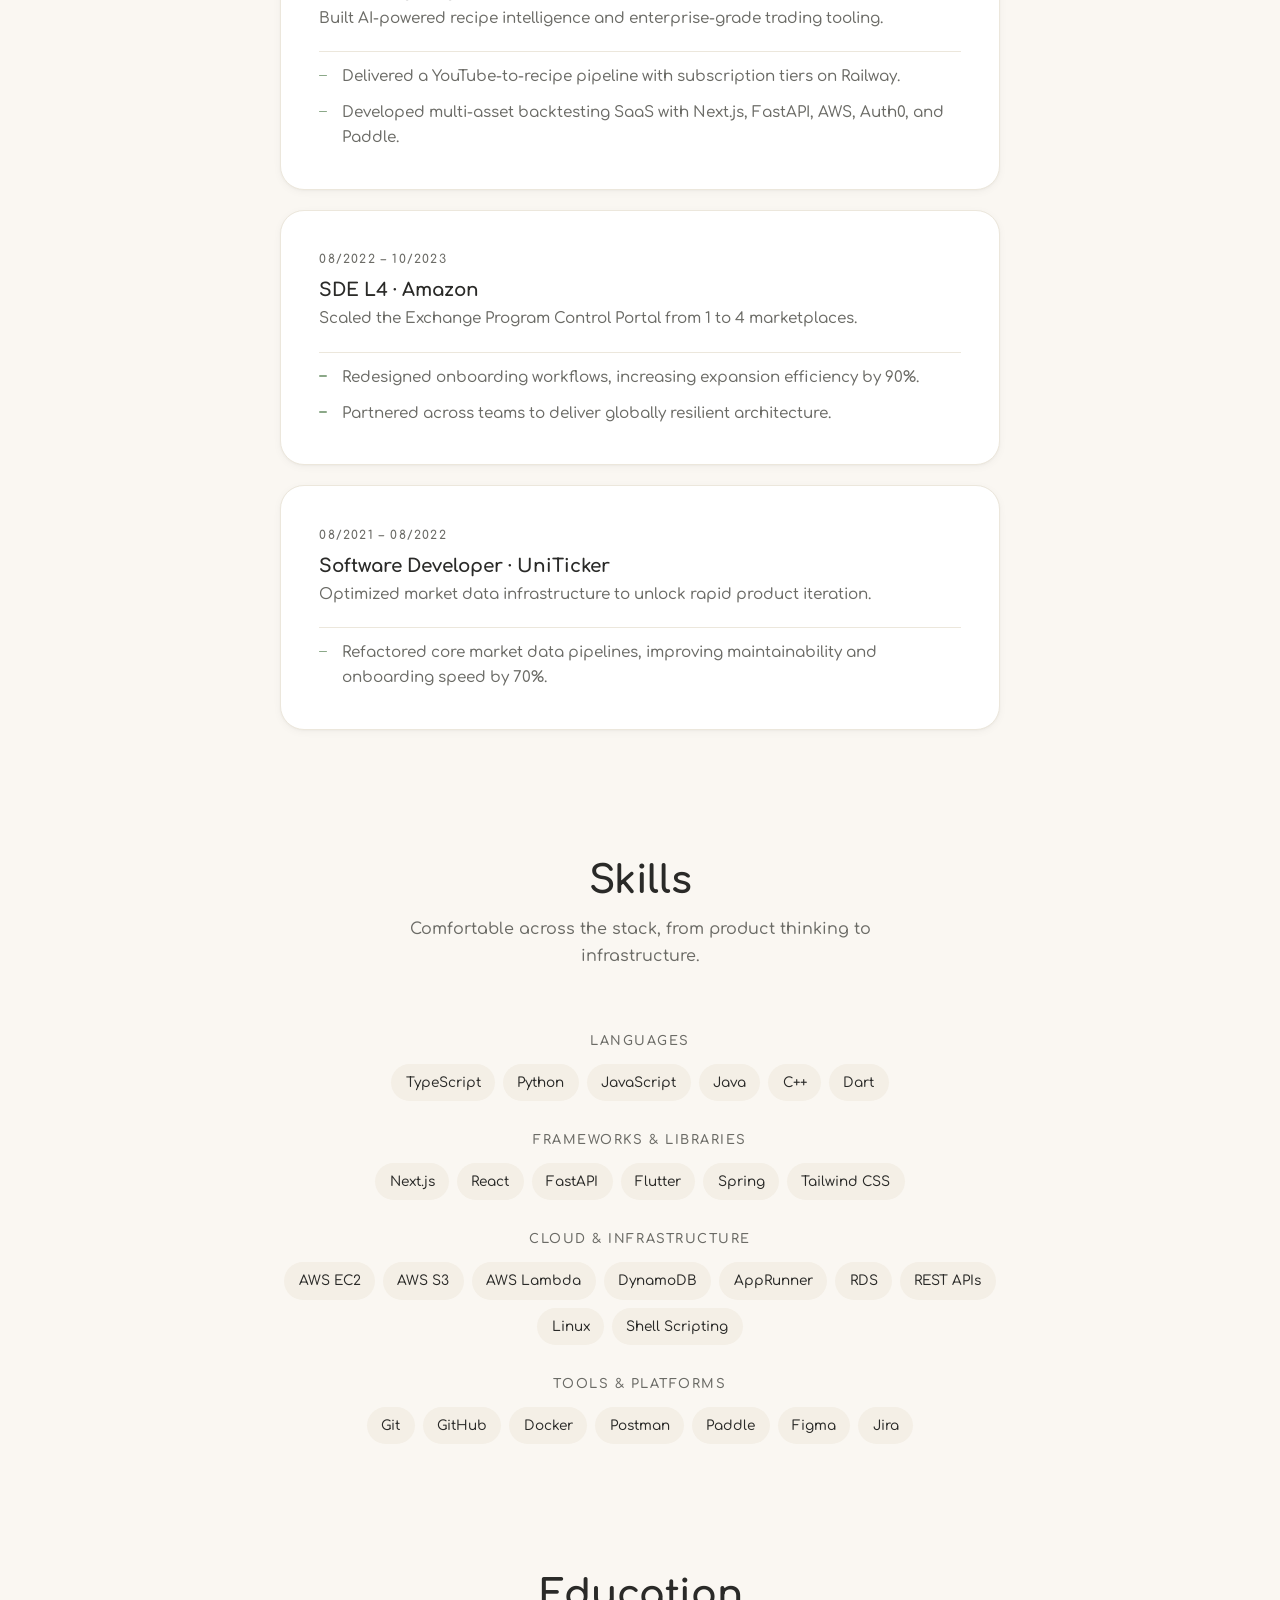
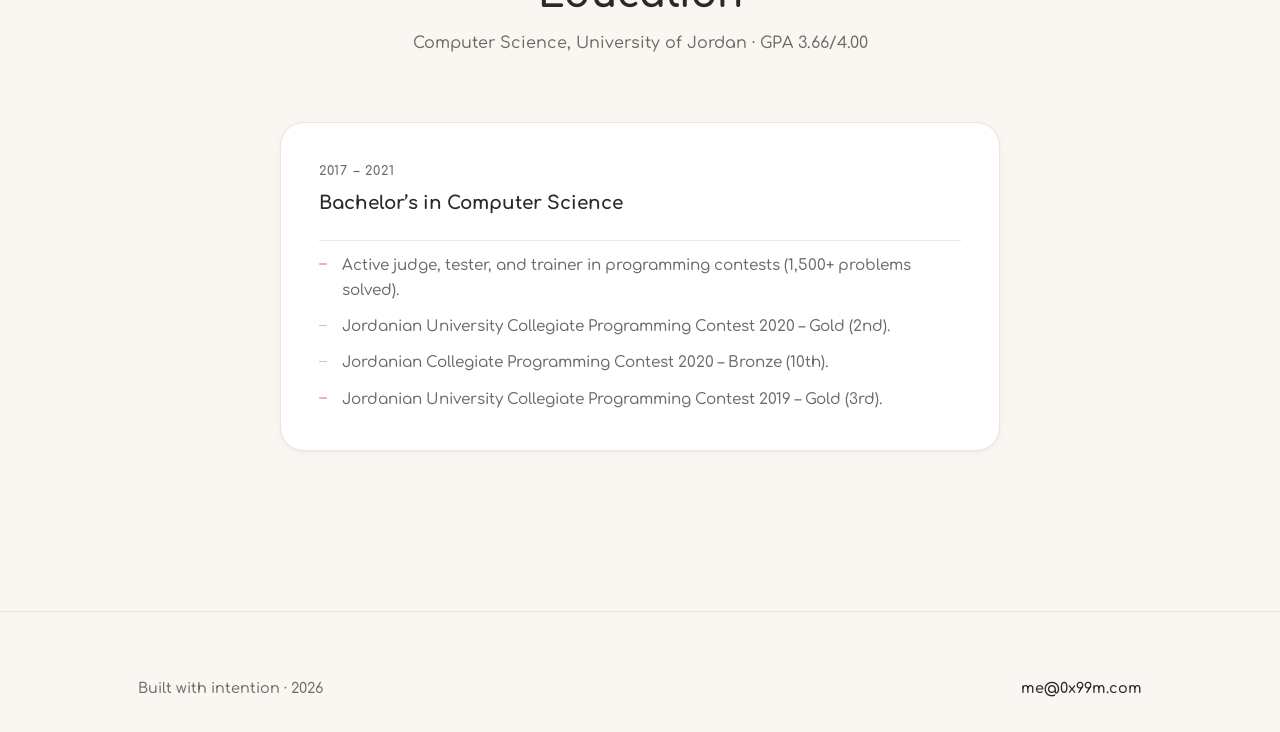
==== commit 1d0ae43f: "redesign to soft calm minimalism" ====
--- a/index.html
+++ b/index.html
@@ -26,10 +26,6 @@
     </script>
   </head>
   <body>
-    <!-- Floating Background Shapes -->
-    <div class="floating-shape"></div>
-    <div class="floating-shape"></div>
-
     <!-- Navbar -->
     <div class="section-indicator">
       <a href="#hero" class="logo-box">
@@ -135,7 +131,7 @@
             <article class="experience-card" data-card-index="1" data-animate>
               <header>
                 <div>
-                  <p class="experience-role">Founding Engineer · Remote</p>
+                  <p class="experience-role">Founding Engineer · 0x99M</p>
                   <p class="experience-summary">
                     Built AI-powered recipe intelligence and enterprise-grade
                     trading tooling.
--- a/styles.css
+++ b/styles.css
@@ -5,112 +5,65 @@
 }
 
 :root {
-  /* Gumroad-inspired Neubrutalism Palette */
-  --color-page: #faf8f3;
+  /* Soft Calm Minimalism — light */
+  --color-page: #faf7f2;
   --color-surface: #ffffff;
-  --color-primary: #ff90e8;
-  --color-secondary: #ffc900;
-  --color-tertiary: #23a094;
-  --color-accent: #000000;
-  --color-text: #000000;
-  --color-text-light: #555555;
-  --color-border: #000000;
-  --gradient-primary: linear-gradient(135deg, #ff90e8 0%, #ffc900 100%);
-  --gradient-secondary: linear-gradient(135deg, #23a094 0%, #90a8ed 100%);
-  --gradient-surface: linear-gradient(180deg, #ffffff 0%, #f8f8f8 100%);
-  --border-width: 3px;
-  --border-radius: 16px;
-  --border-radius-btn: 8px;
-  --shadow-sm: 4px 4px 0 0 #000000;
-  --shadow-md: 6px 6px 0 0 #000000;
-  --shadow-lg: 8px 8px 0 0 #000000;
-  --shadow-xl: 12px 12px 0 0 #000000;
-  --max-width: 1200px;
+  --color-surface-2: #f4efe6;
+  --color-primary: #8ba888;
+  --color-secondary: #e8b4b8;
+  --color-accent: #4a5240;
+  --color-text: #2a2a28;
+  --color-text-muted: #6b6b66;
+  --color-border: #ece7dc;
+  --color-border-strong: #d7d0c1;
+  --color-error: #b85a5a;
+
+  --border-width: 1px;
+  --border-radius: 24px;
+  --border-radius-btn: 12px;
+  --border-radius-sm: 8px;
+  --border-radius-pill: 999px;
+
+  --shadow-sm: 0 1px 2px rgba(42, 42, 40, 0.04),
+    0 2px 8px rgba(42, 42, 40, 0.04);
+  --shadow-md: 0 2px 4px rgba(42, 42, 40, 0.05),
+    0 8px 24px rgba(42, 42, 40, 0.06);
+  --shadow-lg: 0 4px 8px rgba(42, 42, 40, 0.06),
+    0 16px 48px rgba(42, 42, 40, 0.08);
+
+  --max-width: 1100px;
+  --narrow-width: 760px;
+  --card-width: 720px;
+
   --space-xs: 0.5rem;
   --space-sm: 1rem;
-  --space-md: 1.5rem;
-  --space-lg: 2.5rem;
-  --space-xl: 4rem;
-  --space-xxl: 6rem;
+  --space-md: 2rem;
+  --space-lg: 4rem;
+  --space-xl: 6rem;
+  --space-xxl: 10rem;
+
   --font-body: "Comfortaa", -apple-system, BlinkMacSystemFont, "Segoe UI",
     Roboto, sans-serif;
-  --font-display: "Comfortaa", "Arial Black", Arial, sans-serif;
+  --font-display: "Comfortaa", "Arial", sans-serif;
   --transition: cubic-bezier(0.4, 0, 0.2, 1);
-  --experience-card-0: linear-gradient(135deg, #ffffff 0%, #fef5fd 100%);
-  --experience-card-1: linear-gradient(135deg, #ffffff 0%, #fff9e6 100%);
-  --experience-card-2: linear-gradient(135deg, #ffffff 0%, #f0fffe 100%);
-  --experience-card-3: linear-gradient(135deg, #ffffff 0%, #f5f5ff 100%);
-  --color-error: #ff3333;
-  --nav-hover-bg: rgba(255, 255, 255, 0.9);
-  --card-shadow-color: rgba(0, 0, 0, 0.14);
-  --card-shadow-hover: rgba(0, 0, 0, 0.12);
-  --border-subtle: rgba(0, 0, 0, 0.1);
-  --shimmer-highlight: rgba(255, 255, 255, 0.5);
 }
 
 [data-theme="dark"] {
-  --color-page: #1a1a2e;
-  --color-surface: #222240;
-  --color-primary: #ff90e8;
-  --color-secondary: #ffc900;
-  --color-tertiary: #2dd4bf;
-  --color-accent: #ffffff;
-  --color-text: #f0f0f0;
-  --color-text-light: #a0a0b8;
-  --color-border: #f0f0f0;
-
-  --gradient-primary: linear-gradient(135deg, #ff90e8 0%, #ffc900 100%);
-  --gradient-secondary: linear-gradient(135deg, #2dd4bf 0%, #90a8ed 100%);
-  --gradient-surface: linear-gradient(180deg, #222240 0%, #1e1e38 100%);
-
-  --shadow-sm: 4px 4px 0 0 rgba(255, 255, 255, 0.25);
-  --shadow-md: 6px 6px 0 0 rgba(255, 255, 255, 0.25);
-  --shadow-lg: 8px 8px 0 0 rgba(255, 255, 255, 0.25);
-  --shadow-xl: 12px 12px 0 0 rgba(255, 255, 255, 0.25);
-
-  --experience-card-0: linear-gradient(135deg, #222240 0%, #2d2240 100%);
-  --experience-card-1: linear-gradient(135deg, #222240 0%, #2d2a1a 100%);
-  --experience-card-2: linear-gradient(135deg, #222240 0%, #1a2d2b 100%);
-  --experience-card-3: linear-gradient(135deg, #222240 0%, #24243d 100%);
-
-  --color-error: #ff6b6b;
-  --nav-hover-bg: rgba(34, 34, 64, 0.9);
-  --card-shadow-color: rgba(0, 0, 0, 0.4);
-  --card-shadow-hover: rgba(0, 0, 0, 0.5);
-  --border-subtle: rgba(255, 255, 255, 0.1);
-  --shimmer-highlight: rgba(255, 255, 255, 0.08);
-}
-
-[data-theme="dark"] body::before { opacity: 0.06; }
-[data-theme="dark"] .logo-box { background: var(--color-page); }
-[data-theme="dark"] .indicator-item.is-active { color: #1a1a2e; }
-[data-theme="dark"] .education-card { color: #1a1a2e; }
-[data-theme="dark"] .indicator-item-projects {
-  color: #1a1a2e;
-  border-color: #1a1a2e;
-  box-shadow: 4px 4px 0 0 #1a1a2e;
-}
-[data-theme="dark"] .indicator-item-projects:hover {
-  box-shadow: 2px 2px 0 0 #1a1a2e;
-}
-[data-theme="dark"] .indicator-item-projects:active {
-  box-shadow: 0 0 0 0 #1a1a2e;
-}
-[data-theme="dark"] .eyebrow {
-  color: #1a1a2e;
-  border-color: #1a1a2e;
-  box-shadow: 4px 4px 0 0 #1a1a2e;
-}
-[data-theme="dark"] .project-link {
-  color: #1a1a2e;
-  border-color: #1a1a2e;
-  box-shadow: 6px 6px 0 0 #1a1a2e;
-}
-[data-theme="dark"] .project-link:hover {
-  box-shadow: 3px 3px 0 0 #1a1a2e;
-}
-[data-theme="dark"] .project-link:active {
-  box-shadow: 0 0 0 0 #1a1a2e;
+  --color-page: #1c1e1a;
+  --color-surface: #26281f;
+  --color-surface-2: #2f3128;
+  --color-primary: #a8c4a2;
+  --color-secondary: #d9a7ab;
+  --color-accent: #e8ddc7;
+  --color-text: #e8e4da;
+  --color-text-muted: #9a978d;
+  --color-border: #33352c;
+  --color-border-strong: #44463c;
+  --color-error: #d98a8a;
+
+  --shadow-sm: 0 1px 2px rgba(0, 0, 0, 0.2), 0 2px 8px rgba(0, 0, 0, 0.2);
+  --shadow-md: 0 2px 4px rgba(0, 0, 0, 0.25), 0 8px 24px rgba(0, 0, 0, 0.3);
+  --shadow-lg: 0 4px 8px rgba(0, 0, 0, 0.3), 0 16px 48px rgba(0, 0, 0, 0.4);
 }
 
 html {
@@ -122,10 +75,10 @@
   background: var(--color-page);
   color: var(--color-text);
   min-height: 100vh;
-  line-height: 1.6;
+  line-height: 1.7;
   font-weight: 500;
   -webkit-font-smoothing: antialiased;
-  position: relative;
+  -moz-osx-font-smoothing: grayscale;
 }
 
 body.nav-open {
@@ -133,42 +86,13 @@
 }
 
 main {
-  padding-top: 5rem;
-}
-
-/* Background Pattern */
-body::before {
-  content: "";
-  position: fixed;
-  top: 0;
-  left: 0;
-  right: 0;
-  bottom: 0;
-  background-image: radial-gradient(
-      circle at 20% 50%,
-      var(--color-primary) 0%,
-      transparent 50%
-    ),
-    radial-gradient(
-      circle at 80% 80%,
-      var(--color-secondary) 0%,
-      transparent 50%
-    ),
-    radial-gradient(
-      circle at 40% 20%,
-      var(--color-tertiary) 0%,
-      transparent 50%
-    );
-  opacity: 0.03;
-  pointer-events: none;
-  z-index: -1;
+  padding-top: 6rem;
 }
 
 img {
   display: block;
   max-width: 100%;
   height: auto;
-  border-radius: var(--border-radius);
 }
 
 a {
@@ -183,7 +107,7 @@
 }
 
 .container.narrow {
-  width: min(100%, 800px);
+  width: min(100%, var(--narrow-width));
 }
 
 .section {
@@ -191,7 +115,22 @@
   position: relative;
 }
 
-/* Navbar - Top Navigation */
+/* Typography */
+h1,
+h2,
+h3 {
+  font-family: var(--font-display);
+  font-weight: 700;
+  letter-spacing: -0.01em;
+  line-height: 1.2;
+}
+
+h1 {
+  font-size: clamp(2.25rem, 5vw, 3.75rem);
+  line-height: 1.15;
+}
+
+/* Navbar */
 .section-indicator {
   position: fixed;
   top: 0;
@@ -199,73 +138,66 @@
   right: 0;
   z-index: 1000;
   display: flex;
-  flex-direction: row;
   justify-content: space-between;
   align-items: center;
-  padding: 1rem var(--space-lg);
-  background: var(--color-page);
-  border-bottom: 2px solid var(--color-border);
-  box-shadow: none;
-  transition: all 300ms cubic-bezier(0.34, 1.56, 0.64, 1);
+  padding: 1.25rem clamp(1.5rem, 5vw, 3rem);
+  background: rgba(250, 247, 242, 0.8);
+  backdrop-filter: saturate(180%) blur(12px);
+  -webkit-backdrop-filter: saturate(180%) blur(12px);
+  border-bottom: var(--border-width) solid var(--color-border);
+}
+
+[data-theme="dark"] .section-indicator {
+  background: rgba(28, 30, 26, 0.8);
 }
 
 .logo-box {
   display: flex;
   align-items: center;
   justify-content: center;
-  width: 48px;
-  height: 48px;
-  background: var(--color-accent);
-  border: 2px solid var(--color-border);
+  width: 40px;
+  height: 40px;
   border-radius: var(--border-radius-btn);
-  transition: all 300ms cubic-bezier(0.34, 1.56, 0.64, 1);
+  transition: transform 400ms var(--transition);
 }
 
 .logo-box:hover {
-  transform: rotate(360deg);
+  transform: rotate(12deg);
 }
 
 .logo-img {
-  width: 32px;
-  height: 32px;
-  transition: transform 300ms cubic-bezier(0.34, 1.56, 0.64, 1);
-}
-
-.logo-box:hover .logo-img {
-  transform: rotate(-360deg);
+  width: 28px;
+  height: 28px;
 }
 
 .nav-links {
   display: flex;
   align-items: center;
-  gap: 1rem;
+  gap: 0.5rem;
   margin-left: auto;
 }
 
 .nav-links-primary {
   display: flex;
   align-items: center;
-  gap: 1rem;
+  gap: 0.25rem;
 }
 
 .nav-toggle {
   display: none;
   align-items: center;
   justify-content: center;
-  width: 44px;
-  height: 44px;
+  width: 40px;
+  height: 40px;
   border: var(--border-width) solid var(--color-border);
   border-radius: var(--border-radius-btn);
-  background: var(--color-page);
+  background: transparent;
   cursor: pointer;
-  box-shadow: var(--shadow-sm);
-  transition: transform 200ms var(--transition),
-    box-shadow 200ms var(--transition);
+  transition: background 200ms var(--transition);
 }
 
 .nav-toggle:hover {
-  transform: translateY(-2px);
-  box-shadow: var(--shadow-md);
+  background: var(--color-surface-2);
 }
 
 .nav-toggle:focus-visible {
@@ -276,8 +208,8 @@
 .nav-toggle-bar {
   position: relative;
   width: 18px;
-  height: 2px;
-  background: var(--color-accent);
+  height: 1.5px;
+  background: var(--color-text);
   transition: background 200ms ease;
 }
 
@@ -287,9 +219,9 @@
   position: absolute;
   left: 0;
   width: 18px;
-  height: 2px;
-  background: var(--color-accent);
-  transition: transform 200ms ease, top 200ms ease, opacity 200ms ease;
+  height: 1.5px;
+  background: var(--color-text);
+  transition: transform 200ms ease, top 200ms ease;
 }
 
 .nav-toggle-bar::before {
@@ -314,73 +246,60 @@
   transform: rotate(-45deg);
 }
 
-.section-indicator.is-menu-open .nav-toggle {
-  box-shadow: var(--shadow-md);
-}
-
 .indicator-item {
   padding: 0.5rem 0.9rem;
   border-radius: var(--border-radius-btn);
-  transition: all 300ms cubic-bezier(0.34, 1.56, 0.64, 1);
-  position: relative;
-  cursor: pointer;
-  background: transparent;
-  text-decoration: none;
-  color: var(--color-text);
   font-size: 0.9rem;
   font-weight: 600;
-  border: 2px solid transparent;
-  box-shadow: none;
+  color: var(--color-text-muted);
+  transition: color 200ms var(--transition), background 200ms var(--transition);
 }
 
 .indicator-item:hover {
-  background: var(--nav-hover-bg);
-  border-color: var(--color-border);
-  box-shadow: var(--shadow-sm);
+  color: var(--color-text);
+  background: var(--color-surface-2);
 }
 
 .indicator-item.is-active {
-  background: var(--color-primary);
-  color: var(--color-surface);
-  font-weight: 700;
-  border-color: var(--color-border);
-  box-shadow: var(--shadow-sm);
+  color: var(--color-accent);
+  background: var(--color-surface-2);
 }
 
 .indicator-item-projects {
   display: inline-flex;
   align-items: center;
-  gap: 0.5rem;
+  gap: 0.4rem;
+  padding: 0.55rem 1.1rem;
   font-size: 0.9rem;
-  font-weight: 700;
-  color: var(--color-accent);
-  padding: 0.5rem 1rem;
-  border: 3px solid var(--color-border);
-  border-radius: var(--border-radius-btn);
-  background: var(--color-secondary);
-  box-shadow: 4px 4px 0 0 var(--color-border);
-  transition: all 200ms ease;
+  font-weight: 600;
+  color: var(--color-surface);
+  background: var(--color-accent);
+  border-radius: var(--border-radius-pill);
+  transition: transform 200ms var(--transition), background 200ms var(--transition);
 }
 
 .indicator-item-projects:hover {
-  transform: translate(2px, 2px);
-  box-shadow: 2px 2px 0 0 var(--color-border);
-  background: var(--color-primary);
-}
-
-.indicator-item-projects:active {
-  transform: translate(4px, 4px);
-  box-shadow: 0 0 0 0 var(--color-border);
+  transform: translateY(-1px);
+  background: var(--color-text);
+}
+
+[data-theme="dark"] .indicator-item-projects {
+  color: var(--color-page);
+  background: var(--color-accent);
+}
+
+[data-theme="dark"] .indicator-item-projects:hover {
+  background: #fff3dd;
 }
 
 .indicator-item-projects::after {
-  content: "↗";
-  font-size: 1rem;
+  content: "→";
+  font-size: 0.95rem;
 }
 
 @media (max-width: 768px) {
   .section-indicator {
-    gap: 0.75rem;
+    padding: 1rem 1.25rem;
   }
 
   .nav-toggle {
@@ -390,18 +309,18 @@
 
   .nav-links {
     position: absolute;
-    top: calc(100% + 0.75rem);
-    right: clamp(1rem, 5vw, var(--space-lg));
-    left: clamp(1rem, 5vw, var(--space-lg));
+    top: calc(100% + 0.5rem);
+    right: 1.25rem;
+    left: 1.25rem;
     flex-direction: column;
     align-items: stretch;
-    gap: var(--space-sm);
-    padding: var(--space-md);
-    background: var(--color-page);
-    border: 2px solid var(--color-border);
+    gap: 0.25rem;
+    padding: 1rem;
+    background: var(--color-surface);
+    border: var(--border-width) solid var(--color-border);
     border-radius: var(--border-radius);
-    box-shadow: var(--shadow-lg);
-    transform: translateY(-10px);
+    box-shadow: var(--shadow-md);
+    transform: translateY(-8px);
     opacity: 0;
     visibility: hidden;
     pointer-events: none;
@@ -412,13 +331,13 @@
   .nav-links-primary {
     flex-direction: column;
     align-items: stretch;
-    gap: var(--space-sm);
   }
 
   .nav-links .indicator-item,
   .nav-links .indicator-item-projects {
     width: 100%;
     justify-content: center;
+    text-align: center;
   }
 
   .section-indicator.is-menu-open .nav-links {
@@ -427,118 +346,68 @@
     pointer-events: auto;
     transform: translateY(0);
   }
-
-  .indicator-item-projects {
-    margin-left: 0;
-  }
-}
-
-/* Hero Section - Gumroad Style */
+}
+
+/* Hero */
 .hero {
-  padding-top: var(--space-lg);
-  padding-bottom: var(--space-lg);
-  position: relative;
-  overflow: hidden;
+  padding: var(--space-xl) 0 var(--space-lg);
 }
 
 .hero-layout {
-  display: grid;
-  gap: var(--space-xl);
-  grid-template-columns: 1fr;
-  align-items: center;
-  justify-items: center;
+  display: flex;
+  justify-content: center;
 }
 
 .hero-copy {
-  position: relative;
-  z-index: 2;
+  max-width: var(--narrow-width);
   text-align: center;
-  max-width: 800px;
 }
 
 .eyebrow {
   display: inline-block;
-  padding: 0.4rem 1rem;
-  background: var(--color-secondary);
-  border: 2px solid var(--color-border);
-  border-radius: 999px;
-  font-size: 0.9rem;
-  font-weight: 700;
+  font-size: 0.8rem;
+  font-weight: 600;
+  letter-spacing: 0.12em;
+  text-transform: uppercase;
+  color: var(--color-text-muted);
   margin-bottom: var(--space-md);
-  box-shadow: var(--shadow-sm);
-}
-
-h1 {
-  font-size: clamp(2.5rem, 6vw, 4.5rem);
-  line-height: 1;
+}
+
+.hero h1 {
   margin-bottom: var(--space-md);
-  font-weight: 900;
-  letter-spacing: -0.03em;
-  font-family: var(--font-display);
-}
-
-.hero h1 {
-  position: relative;
-}
-
-.hero h1::after {
-  content: "";
-  position: absolute;
-  bottom: -0.1em;
-  left: 0;
-  right: 0;
-  height: 0.3em;
-  background: var(--color-primary);
-  border-radius: var(--border-radius);
-  opacity: 0.3;
-  z-index: -1;
 }
 
 .lead {
-  font-size: clamp(1.1rem, 2vw, 1.3rem);
-  color: var(--color-text-light);
-  line-height: 1.6;
-}
-
-.note {
-  font-size: 0.95rem;
-  margin-top: var(--space-sm);
-  color: var(--color-text-light);
+  font-size: clamp(1.05rem, 1.6vw, 1.2rem);
+  color: var(--color-text-muted);
+  line-height: 1.7;
+  max-width: 600px;
+  margin: 0 auto;
 }
 
 .cta {
   display: flex;
   gap: var(--space-sm);
   flex-wrap: wrap;
-  margin-top: var(--space-lg);
+  margin-top: var(--space-md);
   justify-content: center;
 }
 
-/* Neubrutalism Buttons */
+/* Buttons */
 .btn {
   display: inline-flex;
   align-items: center;
   justify-content: center;
   gap: 0.5rem;
-  padding: 1rem 2rem;
-  font-size: 1rem;
-  font-weight: 700;
-  border: 3px solid var(--color-border);
-  border-radius: var(--border-radius-btn);
-  transition: all 200ms ease;
+  padding: 0.85rem 1.6rem;
+  font-family: var(--font-body);
+  font-size: 0.95rem;
+  font-weight: 600;
+  border: var(--border-width) solid transparent;
+  border-radius: var(--border-radius-pill);
   cursor: pointer;
-  position: relative;
-  box-shadow: 6px 6px 0 0 var(--color-border);
-}
-
-.btn:hover {
-  transform: translate(3px, 3px);
-  box-shadow: 3px 3px 0 0 var(--color-border);
-}
-
-.btn:active {
-  transform: translate(6px, 6px);
-  box-shadow: 0 0 0 0 var(--color-border);
+  transition: transform 200ms var(--transition),
+    background 200ms var(--transition), color 200ms var(--transition);
 }
 
 .btn.primary {
@@ -546,288 +415,264 @@
   color: var(--color-surface);
 }
 
+.btn.primary:hover {
+  transform: translateY(-1px);
+  background: var(--color-text);
+}
+
 .btn.ghost {
-  background: var(--color-surface);
+  background: transparent;
+  border-color: var(--color-border-strong);
   color: var(--color-text);
 }
 
-/* Section Styling */
+.btn.ghost:hover {
+  transform: translateY(-1px);
+  background: var(--color-surface-2);
+}
+
+[data-theme="dark"] .btn.primary {
+  color: var(--color-page);
+}
+
+[data-theme="dark"] .btn.primary:hover {
+  background: #fff3dd;
+}
+
+/* Section heading */
 .section-heading {
-  margin-bottom: var(--space-xl);
+  margin-bottom: var(--space-lg);
   text-align: center;
 }
 
 .section-heading h2 {
-  font-size: clamp(2rem, 4vw, 3rem);
-  font-weight: 900;
-  letter-spacing: -0.02em;
-  margin-bottom: var(--space-sm);
-  position: relative;
-  display: inline-block;
-}
-
-.section-heading h2::after {
-  content: "";
-  position: absolute;
-  bottom: -0.2em;
-  left: 50%;
-  transform: translateX(-50%);
-  width: 60%;
-  height: 0.3em;
-  background: var(--color-secondary);
-  border-radius: var(--border-radius);
-  opacity: 0.5;
+  font-size: clamp(1.75rem, 3.2vw, 2.4rem);
+  margin-bottom: 0.75rem;
 }
 
 .section-heading p {
-  font-size: 1.1rem;
-  color: var(--color-text-light);
-  max-width: 640px;
+  font-size: 1rem;
+  color: var(--color-text-muted);
+  max-width: 560px;
   margin: 0 auto;
 }
 
-/* Experience Cards */
-.experience-section {
-  position: relative;
-  overflow: visible;
-}
-
+/* Experience */
 .experience-stack {
-  position: relative;
-  margin-top: clamp(var(--space-md), 8vh, var(--space-xl));
-  padding-bottom: var(--space-lg);
   display: flex;
   flex-direction: column;
-  gap: var(--space-lg);
-  max-width: min(100%, 820px);
-  margin-left: auto;
-  margin-right: auto;
+  gap: 1.25rem;
+  max-width: var(--card-width);
+  margin: 0 auto;
 }
 
 .experience-card {
-  position: relative;
-  width: 100%;
-  padding: clamp(1.75rem, 3vw, var(--space-xl));
+  padding: clamp(1.75rem, 3vw, 2.5rem);
   background: var(--color-surface);
   border: var(--border-width) solid var(--color-border);
   border-radius: var(--border-radius);
-  box-shadow: 0 18px 40px var(--card-shadow-color);
+  box-shadow: var(--shadow-sm);
   display: grid;
-  gap: var(--space-md);
-  transition: box-shadow 280ms ease, border-color 280ms ease;
-}
-
-.experience-card[data-card-index="0"] {
-  background: var(--experience-card-0);
-}
-
-.experience-card[data-card-index="1"] {
-  background: var(--experience-card-1);
-}
-
-.experience-card[data-card-index="2"] {
-  background: var(--experience-card-2);
-}
-
-.experience-card[data-card-index="3"] {
-  background: var(--experience-card-3);
+  gap: 1.25rem;
+  transition: transform 300ms var(--transition),
+    box-shadow 300ms var(--transition);
+}
+
+.experience-card:hover {
+  transform: translateY(-2px);
+  box-shadow: var(--shadow-md);
 }
 
 .experience-card header {
   display: flex;
   flex-direction: column;
-  gap: 0.3rem;
-  padding-bottom: var(--space-sm);
-  border-bottom: 2px solid var(--border-subtle);
-}
-
-.experience-card header span {
-  font-size: 0.9rem;
-  color: var(--color-text-light);
+  gap: 0.35rem;
+}
+
+.experience-date {
+  order: -1;
+  font-size: 0.75rem;
   font-weight: 600;
+  letter-spacing: 0.1em;
+  text-transform: uppercase;
+  color: var(--color-text-muted);
 }
 
 .experience-role {
-  font-size: 1.3rem;
-  font-weight: 800;
+  font-size: 1.15rem;
+  font-weight: 700;
+  color: var(--color-text);
 }
 
 .experience-summary {
-  font-size: 1rem;
-  color: var(--color-text-light);
-  line-height: 1.6;
+  font-size: 0.95rem;
+  color: var(--color-text-muted);
+  line-height: 1.65;
 }
 
 .experience-card ul {
   list-style: none;
   display: grid;
-  gap: 0.8rem;
+  gap: 0.7rem;
   font-size: 0.95rem;
+  padding-top: 0.75rem;
+  border-top: var(--border-width) solid var(--color-border);
 }
 
 .experience-card ul li {
   position: relative;
-  padding-left: 1.8rem;
-  color: var(--color-text-light);
+  padding-left: 1.4rem;
+  color: var(--color-text-muted);
+  line-height: 1.65;
 }
 
 .experience-card ul li::before {
-  content: "→";
+  content: "";
   position: absolute;
   left: 0;
-  color: var(--color-primary);
-  font-weight: 700;
-}
-
-/* Skills Section - Modern Badge Style */
+  top: 0.7em;
+  width: 0.5rem;
+  height: 1.5px;
+  background: var(--color-primary);
+  border-radius: 1px;
+}
+
+/* Skills */
 .skills-container {
-  max-width: min(100%, 820px);
+  max-width: var(--card-width);
   margin: 0 auto;
   display: flex;
   flex-direction: column;
-  gap: var(--space-lg);
+  gap: var(--space-md);
 }
 
 .skill-category {
   display: flex;
   flex-direction: column;
-  gap: var(--space-sm);
+  gap: 0.9rem;
   align-items: center;
 }
 
 .skill-category-title {
-  font-size: 1.1rem;
-  font-weight: 700;
+  font-family: var(--font-body);
+  font-size: 0.8rem;
+  font-weight: 600;
+  letter-spacing: 0.12em;
+  text-transform: uppercase;
+  color: var(--color-text-muted);
+  display: flex;
+  align-items: center;
+  gap: 0.5rem;
+}
+
+.skill-icon {
+  display: none;
+}
+
+.skill-tags {
+  display: flex;
+  flex-wrap: wrap;
+  gap: 0.5rem;
+  justify-content: center;
+}
+
+.skill-tag {
+  padding: 0.45rem 0.9rem;
+  background: var(--color-surface-2);
+  border-radius: var(--border-radius-pill);
+  font-size: 0.85rem;
+  font-weight: 500;
   color: var(--color-text);
-  display: flex;
-  align-items: center;
-  justify-content: center;
-  gap: 0.75rem;
-  margin-bottom: 0.5rem;
-  text-align: center;
-}
-
-.skill-icon {
-  font-size: 1.4rem;
-  display: inline-flex;
-  align-items: center;
-  justify-content: center;
-  width: 2rem;
-  height: 2rem;
-}
-
-.skill-tags {
-  display: flex;
-  flex-wrap: wrap;
-  gap: 0.75rem;
-  justify-content: center;
-}
-
-.skill-tag {
-  display: inline-flex;
-  align-items: center;
-  padding: 0.6rem 1.2rem;
+  transition: background 200ms var(--transition);
+}
+
+.skill-tag:hover {
+  background: var(--color-surface);
+  box-shadow: var(--shadow-sm);
+}
+
+/* Education */
+.education-card {
+  max-width: var(--card-width);
+  margin: 0 auto;
+  padding: clamp(1.75rem, 3vw, 2.5rem);
   background: var(--color-surface);
   border: var(--border-width) solid var(--color-border);
-  border-radius: var(--border-radius-btn);
-  font-size: 0.95rem;
+  border-radius: var(--border-radius);
+  box-shadow: var(--shadow-sm);
+  display: grid;
+  gap: 1.25rem;
+}
+
+.education-period {
+  font-size: 0.8rem;
   font-weight: 600;
-  color: var(--color-text);
-  transition: all 200ms cubic-bezier(0.34, 1.56, 0.64, 1);
-  box-shadow: none;
-  cursor: default;
-  position: relative;
-  overflow: hidden;
-}
-
-.skill-tag:hover {
-  transform: translate(-2px, -2px);
-  box-shadow: 5px 5px 0 0 var(--color-border),
-    inset 0 0 0 2px var(--color-border);
-}
-
-/* Removed hover color changes for cleaner, consistent badges */
-
-/* Education Card - Gumroad Style */
-.education-card {
-  padding: var(--space-xl);
-  background: linear-gradient(
-    135deg,
-    var(--color-secondary) 0%,
-    var(--color-primary) 100%
-  );
-  border: var(--border-width) solid var(--color-border);
-  border-radius: var(--border-radius);
-  box-shadow: var(--shadow-lg);
-  display: grid;
-  gap: var(--space-md);
-  color: var(--color-surface);
-  position: relative;
-  overflow: hidden;
-  max-width: min(100%, 820px);
-  margin: 0 auto;
-}
-
-/* Removed decorative hat icon from education card background */
-
-.education-period {
-  font-size: 0.9rem;
+  letter-spacing: 0.08em;
+  text-transform: uppercase;
+  color: var(--color-text-muted);
+  margin-bottom: 0.35rem;
+}
+
+.education-role {
+  font-size: 1.15rem;
   font-weight: 700;
-  opacity: 0.9;
-}
-
-.education-role {
-  font-size: 1.4rem;
-  font-weight: 900;
 }
 
 .education-card ul {
   list-style: none;
   display: grid;
-  gap: 0.8rem;
-  font-size: 1rem;
+  gap: 0.7rem;
+  font-size: 0.95rem;
+  padding-top: 0.75rem;
+  border-top: var(--border-width) solid var(--color-border);
 }
 
 .education-card ul li {
   position: relative;
-  padding-left: 1.8rem;
+  padding-left: 1.4rem;
+  color: var(--color-text-muted);
+  line-height: 1.65;
 }
 
 .education-card ul li::before {
-  content: "✓";
+  content: "";
   position: absolute;
   left: 0;
-  font-weight: 700;
-}
-
-/* Projects Section */
+  top: 0.7em;
+  width: 0.5rem;
+  height: 1.5px;
+  background: var(--color-secondary);
+  border-radius: 1px;
+}
+
+/* Projects page */
 .projects-hero {
   text-align: center;
+  padding: var(--space-lg) 0 var(--space-md);
 }
 
 .project-grid {
   display: grid;
-  gap: var(--space-lg);
-  grid-template-columns: repeat(auto-fit, minmax(320px, 1fr));
-}
-
-/* Project Cards - Gumroad Style */
+  gap: var(--space-md);
+  grid-template-columns: 1fr;
+}
+
 .project-card {
   display: grid;
   gap: 0;
   background: var(--color-surface);
   border: var(--border-width) solid var(--color-border);
   border-radius: var(--border-radius);
-  box-shadow: 0 4px 12px var(--card-shadow-color);
+  box-shadow: var(--shadow-sm);
   overflow: hidden;
-  transition: opacity 600ms cubic-bezier(0.34, 1.56, 0.64, 1),
-    transform 600ms cubic-bezier(0.34, 1.56, 0.64, 1),
-    box-shadow 300ms cubic-bezier(0.34, 1.56, 0.64, 1);
   opacity: 0;
   transform: translateY(20px);
+  transition: opacity 800ms var(--transition),
+    transform 800ms var(--transition), box-shadow 300ms var(--transition);
   animation-delay: var(--delay, 0ms);
-  max-width: min(100%, 820px);
+  max-width: var(--card-width);
   margin: 0 auto;
+  width: 100%;
 }
 
 .project-card.is-visible {
@@ -836,42 +681,39 @@
 }
 
 .project-card:hover {
-  box-shadow: 0 16px 32px var(--card-shadow-hover);
+  box-shadow: var(--shadow-md);
 }
 
 .project-media {
-  background: var(--gradient-primary);
-  border-bottom: var(--border-width) solid var(--color-border);
+  background: var(--color-surface-2);
   display: flex;
   align-items: center;
   justify-content: center;
   overflow: hidden;
-  position: relative;
+  border-bottom: var(--border-width) solid var(--color-border);
 }
 
 .project-media img {
-  width: auto;
-  max-width: 100%;
+  width: 100%;
   height: auto;
   display: block;
 }
 
 .project-body {
-  padding: var(--space-lg);
+  padding: clamp(1.5rem, 3vw, 2.25rem);
   display: grid;
-  gap: var(--space-sm);
+  gap: 0.9rem;
 }
 
 .project-body h2 {
-  font-size: 1.5rem;
-  font-weight: 800;
-  letter-spacing: -0.01em;
+  font-size: 1.35rem;
+  font-weight: 700;
 }
 
 .project-body p {
-  font-size: 1rem;
-  color: var(--color-text-light);
-  line-height: 1.6;
+  font-size: 0.95rem;
+  color: var(--color-text-muted);
+  line-height: 1.65;
 }
 
 .project-tags {
@@ -879,187 +721,50 @@
   display: flex;
   flex-wrap: wrap;
   gap: 0.4rem;
+  margin-top: 0.25rem;
 }
 
 .project-tags li {
-  padding: 0.3rem 0.8rem;
-  font-size: 0.85rem;
-  font-weight: 600;
-  background: var(--color-page);
-  border: 1px solid var(--border-subtle);
-  border-radius: 999px;
+  padding: 0.3rem 0.7rem;
+  font-size: 0.8rem;
+  font-weight: 500;
+  color: var(--color-text-muted);
+  background: var(--color-surface-2);
+  border-radius: var(--border-radius-pill);
 }
 
 .project-link {
   display: inline-flex;
   align-items: center;
-  gap: 0.5rem;
+  gap: 0.4rem;
+  font-size: 0.9rem;
+  font-weight: 600;
+  color: var(--color-accent);
+  margin-top: 0.25rem;
+  transition: gap 200ms var(--transition), color 200ms var(--transition);
+}
+
+.project-link:hover {
+  gap: 0.7rem;
+  color: var(--color-text);
+}
+
+.project-link::after {
+  content: "→";
   font-size: 1rem;
-  font-weight: 700;
-  color: var(--color-accent);
-  padding: 0.8rem 1.5rem;
-  border: 3px solid var(--color-border);
-  border-radius: var(--border-radius);
-  background: var(--color-secondary);
-  align-self: end;
-  justify-self: end;
-  transition: all 200ms ease;
-  box-shadow: 6px 6px 0 0 var(--color-border);
-}
-
-.project-link:hover {
-  transform: translate(3px, 3px);
-  box-shadow: 3px 3px 0 0 var(--color-border);
-  background: var(--color-primary);
-}
-
-.project-link:active {
-  transform: translate(6px, 6px);
-  box-shadow: 0 0 0 0 var(--color-border);
-}
-
-.project-link::after {
-  content: "↗";
-  font-size: 1.2rem;
-}
-
-/* Utility Classes */
+}
+
+/* Utility */
 .muted {
   text-align: center;
-  color: var(--color-text-light);
-}
-
-.error {
-  color: var(--color-error);
-  text-align: center;
-  font-weight: 700;
-  padding: var(--space-md);
-  background: rgba(255, 51, 51, 0.1);
-  border: 2px solid var(--color-error);
-  border-radius: var(--border-radius);
-}
-
-.loading {
-  text-align: center;
-  color: var(--color-text-light);
-  font-size: 1.1rem;
-}
-
-/* Skeleton Loading Card */
-.project-card-skeleton {
-  opacity: 1 !important;
-  transform: none !important;
-  animation: none !important;
-}
-
-.project-media-skeleton {
-  height: 240px;
-  background: var(--color-page);
-  position: relative;
-  overflow: hidden;
-}
-
-.skeleton-shimmer {
-  width: 100%;
-  height: 100%;
-  background: linear-gradient(
-    90deg,
-    transparent 0%,
-    var(--shimmer-highlight) 50%,
-    transparent 100%
-  );
-  background-size: 200% 100%;
-  animation: shimmer 1.5s infinite;
-}
-
-@keyframes shimmer {
-  0% {
-    background-position: -200% 0;
-  }
-  100% {
-    background-position: 200% 0;
-  }
-}
-
-.skeleton-text {
-  height: 1em;
-  background: var(--color-page);
-  border-radius: 4px;
-  animation: pulse 1.5s ease-in-out infinite;
-}
-
-.skeleton-title {
-  height: 1.8em;
-  width: 60%;
-  margin-bottom: 0.5rem;
-}
-
-.skeleton-line {
-  width: 100%;
-  margin-bottom: 0.5rem;
-}
-
-.skeleton-line:last-of-type {
-  width: 75%;
-}
-
-.skeleton-tags {
-  display: flex;
-  gap: 0.4rem;
-  flex-wrap: wrap;
-  margin: 0.5rem 0;
-}
-
-.skeleton-tag {
-  height: 1.8em;
-  width: 70px;
-  background: var(--color-page);
-  border-radius: 999px;
-  animation: pulse 1.5s ease-in-out infinite;
-}
-
-.skeleton-link {
-  height: 3em;
-  width: 150px;
-  background: var(--color-page);
-  border-radius: var(--border-radius);
-  margin-top: 0.5rem;
-  animation: pulse 1.5s ease-in-out infinite;
-  justify-self: end;
-}
-
-@keyframes pulse {
-  0%,
-  100% {
-    opacity: 0.6;
-  }
-  50% {
-    opacity: 0.3;
-  }
-}
-
-/* Footer - Gumroad Style */
+  color: var(--color-text-muted);
+}
+
+/* Footer */
 .site-footer {
-  position: relative;
-  margin: var(--space-xl) auto 1rem;
-  max-width: var(--max-width);
-  padding: var(--space-lg);
-  padding-top: calc(var(--space-lg) + 4px);
-  border: var(--border-width) solid var(--color-border);
-  border-radius: var(--border-radius);
-  background: var(--color-surface);
-  box-shadow: var(--shadow-lg);
-  overflow: hidden;
-}
-
-.site-footer::before {
-  content: "";
-  position: absolute;
-  top: 0;
-  left: 0;
-  right: 0;
-  height: 4px;
-  background: var(--gradient-primary);
+  margin: var(--space-xl) auto 0;
+  padding: var(--space-lg) 0 var(--space-md);
+  border-top: var(--border-width) solid var(--color-border);
 }
 
 .site-footer .container {
@@ -1067,44 +772,26 @@
   align-items: center;
   justify-content: space-between;
   flex-wrap: wrap;
-  gap: var(--space-md);
-  font-size: 0.95rem;
-  font-weight: 600;
-  color: var(--color-text-light);
-  padding: 0;
+  gap: 1rem;
+  font-size: 0.9rem;
+  color: var(--color-text-muted);
 }
 
 .site-footer a {
   color: var(--color-text);
-  font-weight: 700;
-  padding: 0.5rem 1rem;
-  border-radius: 999px;
-  background: var(--color-secondary);
-  border: var(--border-width) solid var(--color-border);
-  box-shadow: var(--shadow-sm);
-  transition: all 300ms cubic-bezier(0.34, 1.56, 0.64, 1);
+  font-weight: 600;
+  transition: color 200ms var(--transition);
 }
 
 .site-footer a:hover {
-  transform: translateY(-4px);
-  box-shadow: 0 8px 16px rgba(0, 0, 0, 0.15);
-}
-
-[data-theme="dark"] .site-footer a {
-  color: #1a1a2e;
-  border-color: #1a1a2e;
-  box-shadow: 4px 4px 0 0 #1a1a2e;
-}
-
-[data-theme="dark"] .site-footer a:hover {
-  box-shadow: 2px 2px 0 0 #1a1a2e;
+  color: var(--color-accent);
 }
 
 /* Animations */
 [data-animate] {
   opacity: 0;
-  transform: translateY(30px);
-  transition: opacity 600ms var(--transition), transform 600ms var(--transition);
+  transform: translateY(24px);
+  transition: opacity 800ms var(--transition), transform 800ms var(--transition);
 }
 
 [data-animate].is-visible {
@@ -1112,202 +799,26 @@
   transform: translateY(0);
 }
 
-/* Floating Shapes Background */
-.floating-shape {
-  position: fixed;
-  border-radius: 50%;
-  pointer-events: none;
-  z-index: -1;
-  animation: float-shape 20s ease-in-out infinite;
-}
-
-.floating-shape:nth-child(1) {
-  width: 300px;
-  height: 300px;
-  background: var(--gradient-primary);
-  opacity: 0.05;
-  top: 10%;
-  left: 10%;
-  animation-duration: 25s;
-}
-
-.floating-shape:nth-child(2) {
-  width: 200px;
-  height: 200px;
-  background: var(--gradient-secondary);
-  opacity: 0.05;
-  bottom: 20%;
-  right: 15%;
-  animation-duration: 30s;
-}
-
-@keyframes float-shape {
-  0%,
-  100% {
-    transform: translate(0, 0) scale(1);
-  }
-  33% {
-    transform: translate(30px, -30px) scale(1.1);
-  }
-  66% {
-    transform: translate(-20px, 20px) scale(0.9);
-  }
-}
-
-/* Responsive Design */
-@media (max-width: 880px) {
-  :root {
-    --border-width: 2px;
-    --shadow-sm: 3px 3px 0 0 #000000;
-    --shadow-md: 5px 5px 0 0 #000000;
-    --shadow-lg: 7px 7px 0 0 #000000;
-  }
-
-  [data-theme="dark"] {
-    --shadow-sm: 3px 3px 0 0 rgba(255, 255, 255, 0.25);
-    --shadow-md: 5px 5px 0 0 rgba(255, 255, 255, 0.25);
-    --shadow-lg: 7px 7px 0 0 rgba(255, 255, 255, 0.25);
-  }
-
-  .section-indicator {
-    padding: 0.75rem var(--space-md);
-  }
-
-  main {
-    padding-top: 4.5rem;
-  }
-
-  .experience-card {
-    padding: clamp(1.4rem, 3.4vw, 2.2rem);
-  }
-
-  .education-card {
-    max-width: min(100%, 700px);
-  }
-
-  .experience-stack {
-    max-width: min(100%, 700px);
-  }
-
-  .skill-tags {
-    gap: 0.6rem;
-  }
-
-  .skill-tag {
-    padding: 0.5rem 1rem;
-    font-size: 0.9rem;
-  }
-
-  .project-grid {
-    grid-template-columns: 1fr;
-  }
-
-  .site-footer .container {
-    justify-content: center;
-    text-align: center;
-  }
-}
-
-@media (max-width: 640px) {
-  .section-indicator {
-    padding: 0.75rem var(--space-sm);
-  }
-
-  main {
-    padding-top: 4.5rem;
-  }
-
-  .logo-box {
-    width: 40px;
-    height: 40px;
-  }
-
-  .logo-img {
-    width: 26px;
-    height: 26px;
-  }
-
-  .indicator-item {
-    padding: 0.4rem 0.75rem;
-    font-size: 0.85rem;
-  }
-
-  .indicator-item-projects {
-    padding: 0.6rem 1rem;
-    font-size: 0.9rem;
-    box-shadow: 4px 4px 0 0 var(--color-border);
-  }
-
-  .indicator-item-projects:hover {
-    box-shadow: 2px 2px 0 0 var(--color-border);
-  }
-
-  .nav-links {
-    gap: 0.5rem;
-  }
-
-  .experience-card {
-    padding: var(--space-md);
-    max-width: min(100%, 640px);
-  }
-
-  .education-card {
-    max-width: min(100%, 640px);
-  }
-
-  h1 {
-    font-size: 2rem;
-  }
-
-  .cta {
-    flex-direction: column;
-    align-items: stretch;
-  }
-
-  .btn {
-    width: 100%;
-    justify-content: center;
-  }
-
-  .site-footer {
-    margin: var(--space-lg) var(--space-md) var(--space-md);
-    padding: var(--space-md);
-    padding-top: calc(var(--space-md) + 4px);
-  }
-
-  .site-footer .container {
-    flex-direction: column;
-    gap: var(--space-sm);
-  }
-}
-
-/* Theme Toggle Button */
+/* Theme toggle */
 .theme-toggle {
   display: inline-flex;
   align-items: center;
   justify-content: center;
-  width: 44px;
-  height: 44px;
+  width: 40px;
+  height: 40px;
   border: var(--border-width) solid var(--color-border);
   border-radius: var(--border-radius-btn);
-  background: var(--color-page);
+  background: transparent;
   cursor: pointer;
-  box-shadow: var(--shadow-sm);
-  transition: transform 200ms var(--transition),
-    box-shadow 200ms var(--transition);
+  color: var(--color-text-muted);
+  transition: color 200ms var(--transition), background 200ms var(--transition);
   padding: 0;
+  flex-shrink: 0;
+}
+
+.theme-toggle:hover {
   color: var(--color-text);
-  flex-shrink: 0;
-}
-
-.theme-toggle:hover {
-  transform: translateY(-2px);
-  box-shadow: var(--shadow-md);
-}
-
-.theme-toggle:active {
-  transform: translateY(0);
-  box-shadow: none;
+  background: var(--color-surface-2);
 }
 
 .theme-toggle:focus-visible {
@@ -1316,32 +827,124 @@
 }
 
 .theme-toggle-icon {
-  width: 20px;
-  height: 20px;
-}
-
-.theme-toggle-icon--dark { display: none; }
-
-[data-theme="dark"] .theme-toggle-icon--light { display: none; }
-[data-theme="dark"] .theme-toggle-icon--dark { display: block; }
+  width: 18px;
+  height: 18px;
+}
+
+.theme-toggle-icon--dark {
+  display: none;
+}
+
+[data-theme="dark"] .theme-toggle-icon--light {
+  display: none;
+}
+
+[data-theme="dark"] .theme-toggle-icon--dark {
+  display: block;
+}
 
 .theme-toggle--floating {
   position: fixed;
   top: 1.5rem;
   right: 1.5rem;
   z-index: 1001;
-}
-
-/* Theme Transition */
+  background: var(--color-surface);
+}
+
+/* Theme transition */
 .theme-transitioning,
 .theme-transitioning *,
 .theme-transitioning *::before,
 .theme-transitioning *::after {
-  transition: background-color 300ms ease,
-    color 300ms ease,
-    border-color 300ms ease,
-    box-shadow 300ms ease,
-    background 300ms ease !important;
+  transition: background-color 300ms ease, color 300ms ease,
+    border-color 300ms ease, box-shadow 300ms ease, background 300ms ease !important;
+}
+
+/* 404 */
+.error-page {
+  min-height: 100vh;
+  display: flex;
+  align-items: center;
+  justify-content: center;
+  padding: 2rem;
+}
+
+.error-content {
+  max-width: 520px;
+  text-align: center;
+}
+
+.error-code {
+  font-family: var(--font-display);
+  font-size: clamp(4.5rem, 12vw, 7.5rem);
+  font-weight: 700;
+  line-height: 1;
+  letter-spacing: -0.02em;
+  color: var(--color-primary);
+  margin-bottom: 1rem;
+}
+
+.error-title {
+  font-family: var(--font-display);
+  font-size: clamp(1.4rem, 2.5vw, 1.75rem);
+  font-weight: 700;
+  margin-bottom: 1rem;
+  letter-spacing: -0.01em;
+}
+
+.error-description {
+  color: var(--color-text-muted);
+  margin-bottom: var(--space-md);
+  font-size: 1rem;
+  line-height: 1.7;
+}
+
+.error-links {
+  display: flex;
+  gap: 0.75rem;
+  justify-content: center;
+  flex-wrap: wrap;
+}
+
+/* Responsive */
+@media (max-width: 768px) {
+  main {
+    padding-top: 5rem;
+  }
+
+  .hero {
+    padding: var(--space-lg) 0 var(--space-md);
+  }
+
+  .section {
+    padding: var(--space-md) 0;
+  }
+
+  .experience-card,
+  .education-card {
+    padding: 1.5rem;
+  }
+
+  .site-footer .container {
+    justify-content: center;
+    text-align: center;
+  }
+}
+
+@media (max-width: 480px) {
+  .cta {
+    flex-direction: column;
+    align-items: stretch;
+  }
+
+  .btn {
+    width: 100%;
+  }
+
+  .site-footer .container {
+    flex-direction: column;
+    gap: 0.5rem;
+  }
 }
 
 @media (prefers-reduced-motion: reduce) {
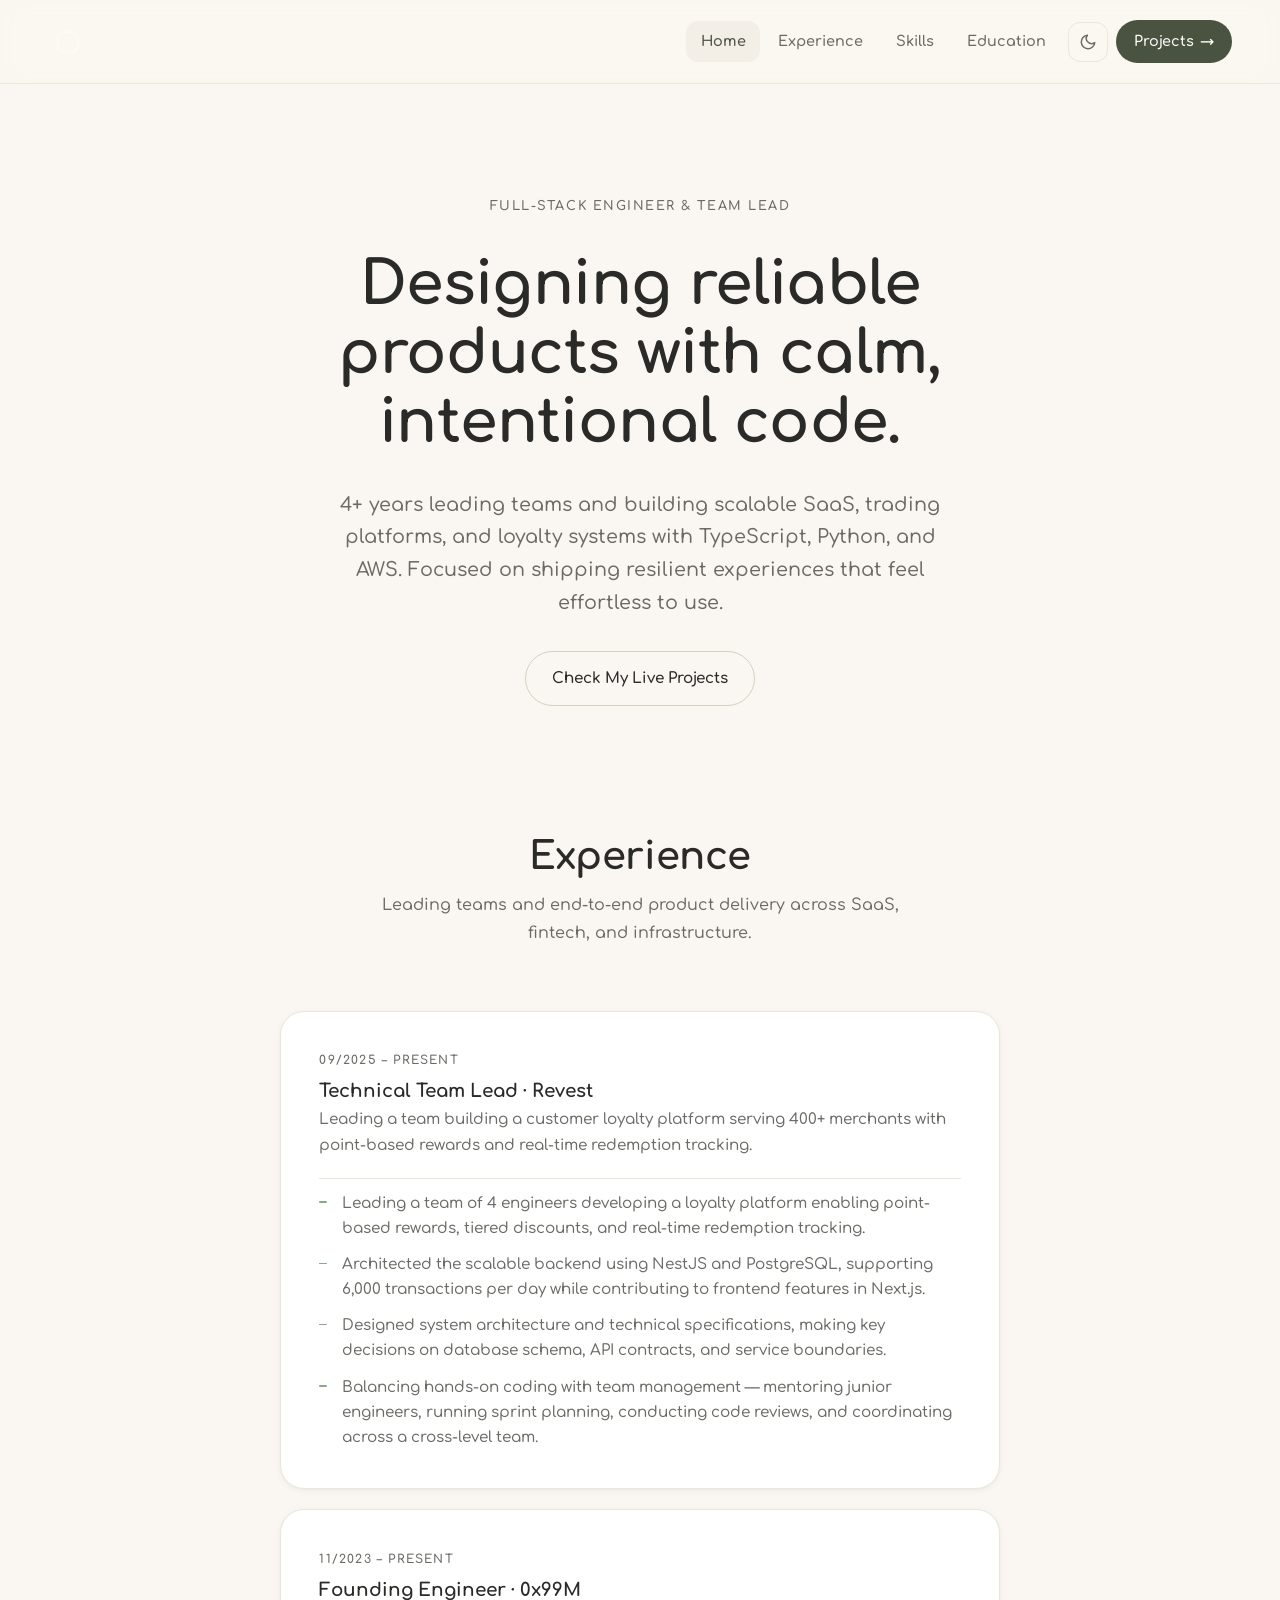
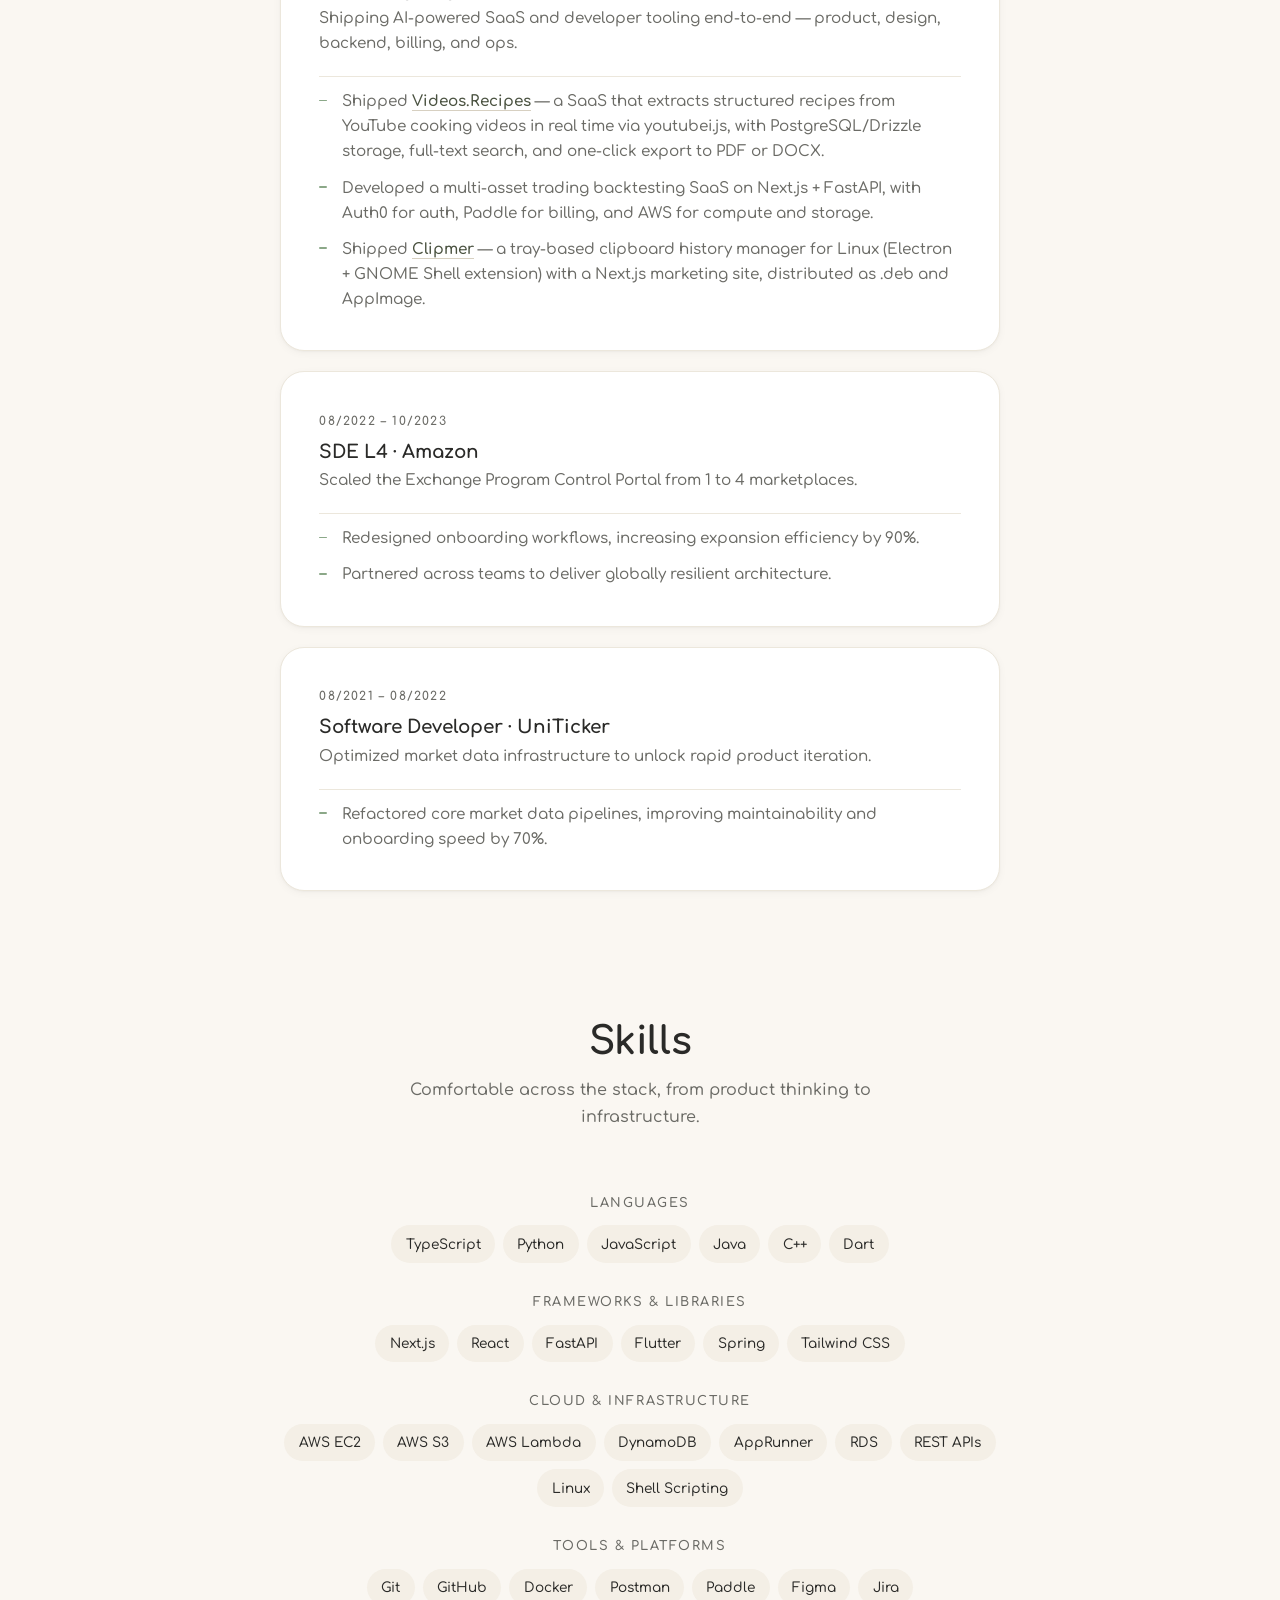
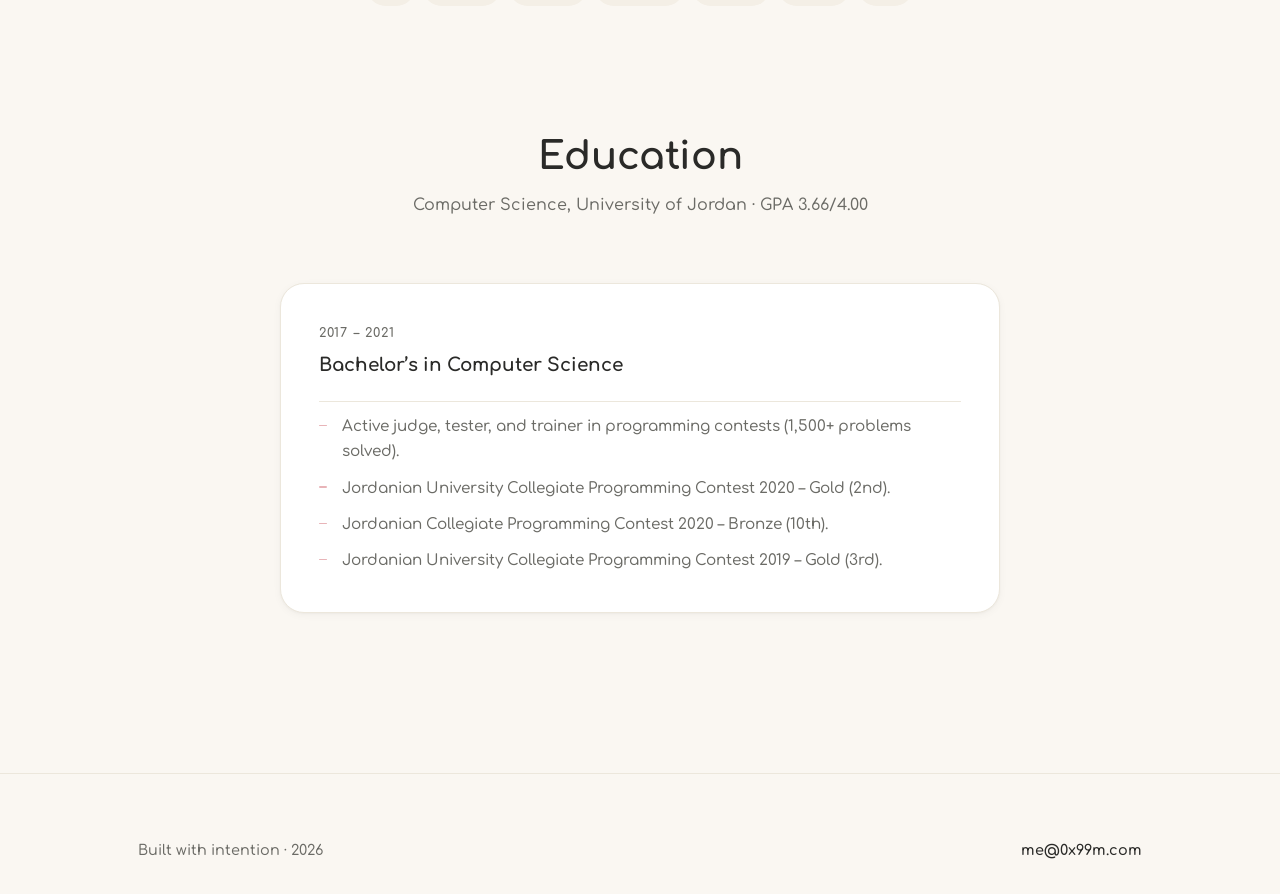
==== commit fe2b7f54: "expand project details and link from experience" ====
--- a/index.html
+++ b/index.html
@@ -133,20 +133,32 @@
                 <div>
                   <p class="experience-role">Founding Engineer · 0x99M</p>
                   <p class="experience-summary">
-                    Built AI-powered recipe intelligence and enterprise-grade
-                    trading tooling.
+                    Shipping AI-powered SaaS and developer tooling end-to-end —
+                    product, design, backend, billing, and ops.
                   </p>
                 </div>
                 <span class="experience-date">11/2023 – Present</span>
               </header>
               <ul>
                 <li>
-                  Delivered a YouTube-to-recipe pipeline with subscription tiers
-                  on Railway.
-                </li>
-                <li>
-                  Developed multi-asset backtesting SaaS with Next.js, FastAPI,
-                  AWS, Auth0, and Paddle.
+                  Shipped
+                  <a class="inline-link" href="https://videos.recipes" target="_blank" rel="noopener noreferrer">Videos.Recipes</a>
+                  — a SaaS that extracts structured recipes from YouTube
+                  cooking videos in real time via youtubei.js, with
+                  PostgreSQL/Drizzle storage, full-text search, and one-click
+                  export to PDF or DOCX.
+                </li>
+                <li>
+                  Developed a multi-asset trading backtesting SaaS on Next.js +
+                  FastAPI, with Auth0 for auth, Paddle for billing, and AWS for
+                  compute and storage.
+                </li>
+                <li>
+                  Shipped
+                  <a class="inline-link" href="https://clipmer.app" target="_blank" rel="noopener noreferrer">Clipmer</a>
+                  — a tray-based clipboard history manager for Linux (Electron
+                  + GNOME Shell extension) with a Next.js marketing site,
+                  distributed as .deb and AppImage.
                 </li>
               </ul>
             </article>
--- a/styles.css
+++ b/styles.css
@@ -537,6 +537,18 @@
   border-radius: 1px;
 }
 
+.inline-link {
+  color: var(--color-accent);
+  font-weight: 600;
+  border-bottom: 1px solid var(--color-border-strong);
+  transition: border-color 200ms var(--transition), color 200ms var(--transition);
+}
+
+.inline-link:hover {
+  color: var(--color-text);
+  border-color: var(--color-accent);
+}
+
 /* Skills */
 .skills-container {
   max-width: var(--card-width);
@@ -716,6 +728,34 @@
   line-height: 1.65;
 }
 
+.project-highlights {
+  list-style: none;
+  display: grid;
+  gap: 0.6rem;
+  margin-top: 0.25rem;
+  padding-top: 0.9rem;
+  border-top: var(--border-width) solid var(--color-border);
+  font-size: 0.9rem;
+}
+
+.project-highlights li {
+  position: relative;
+  padding-left: 1.4rem;
+  color: var(--color-text-muted);
+  line-height: 1.6;
+}
+
+.project-highlights li::before {
+  content: "";
+  position: absolute;
+  left: 0;
+  top: 0.65em;
+  width: 0.5rem;
+  height: 1.5px;
+  background: var(--color-primary);
+  border-radius: 1px;
+}
+
 .project-tags {
   list-style: none;
   display: flex;
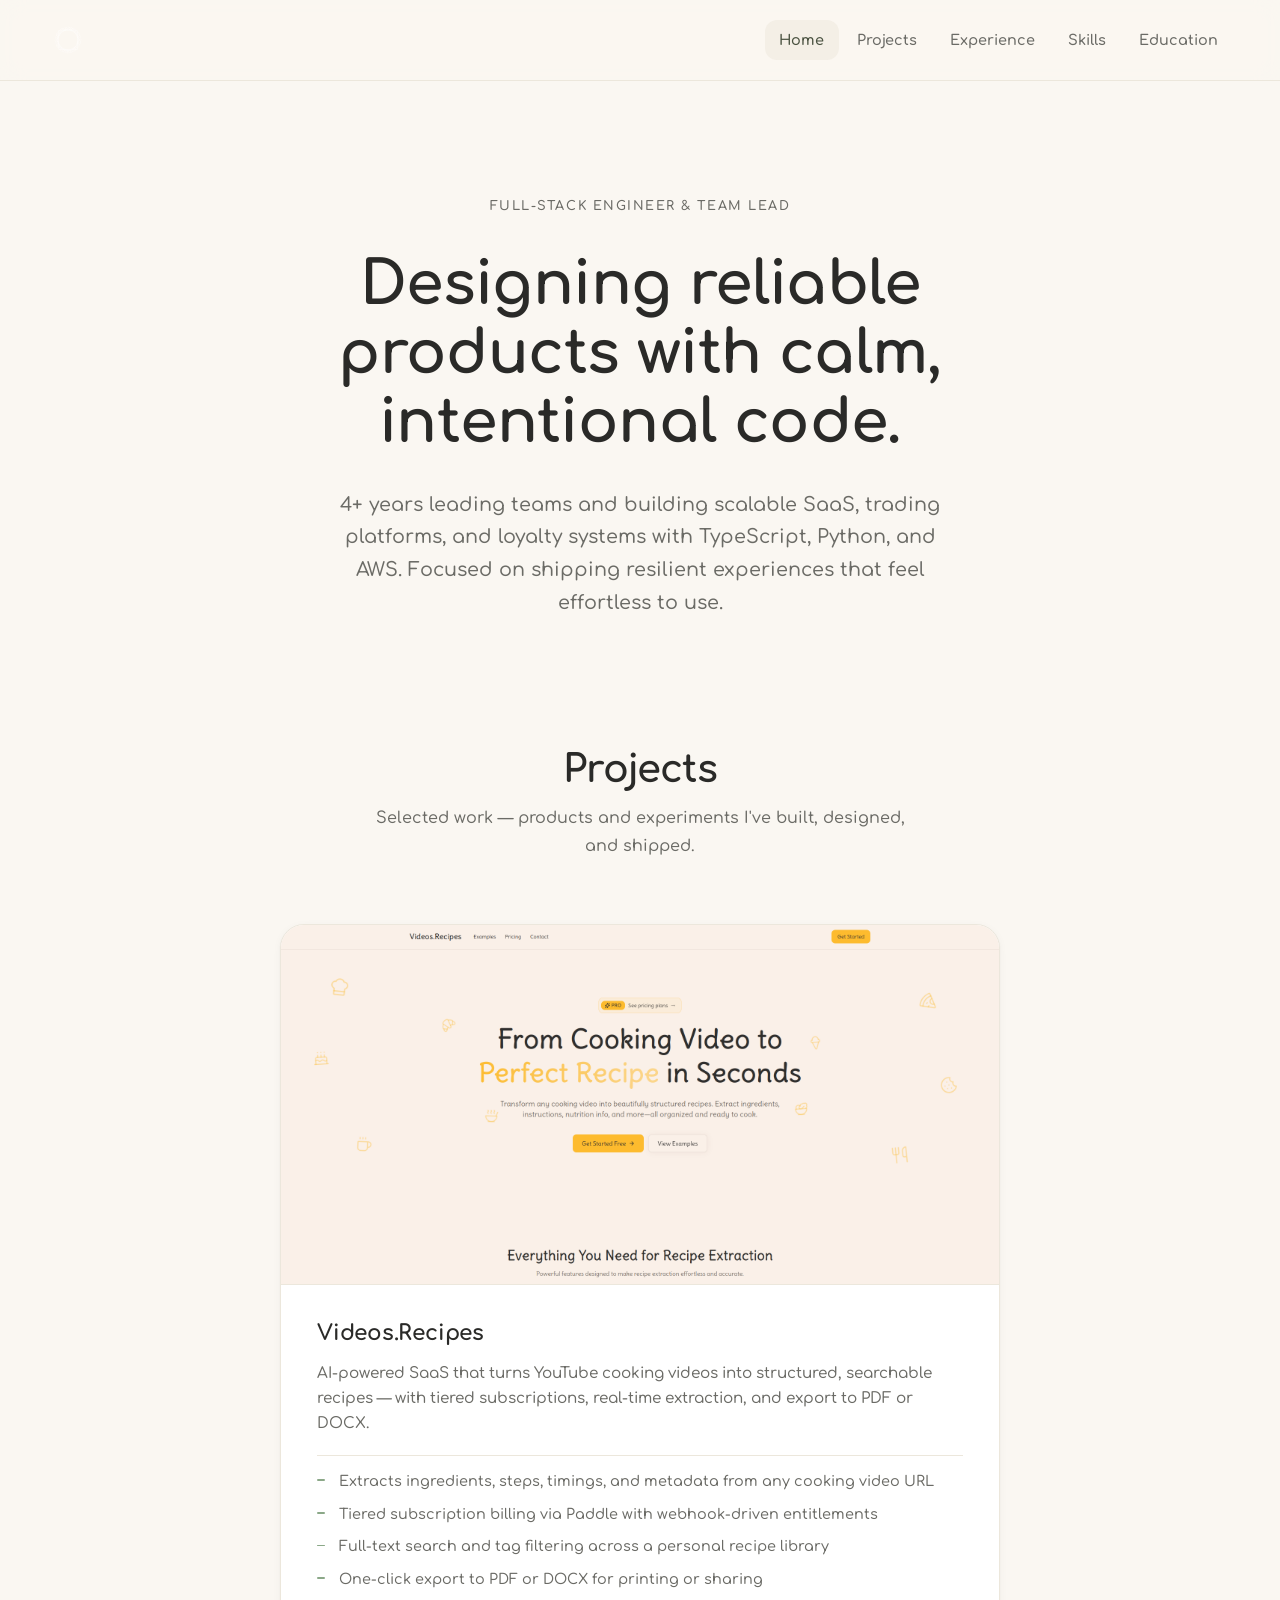
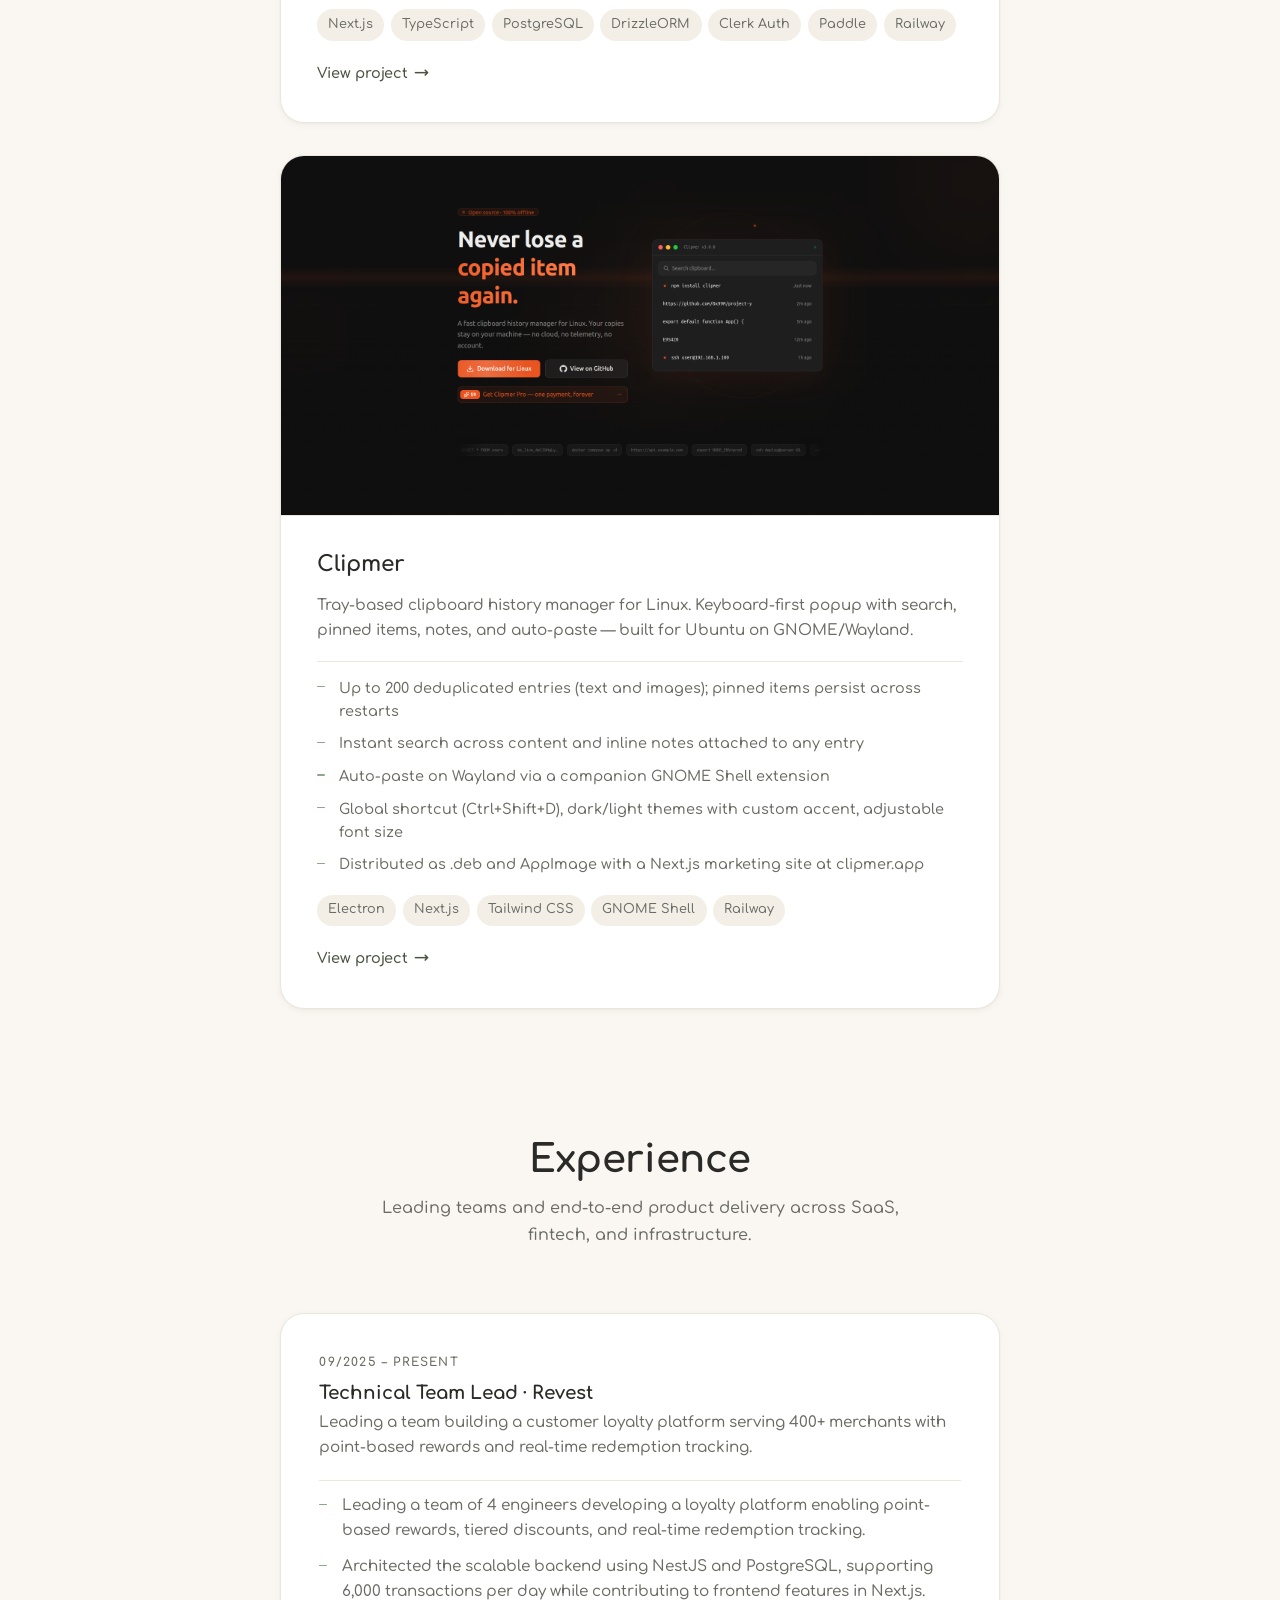
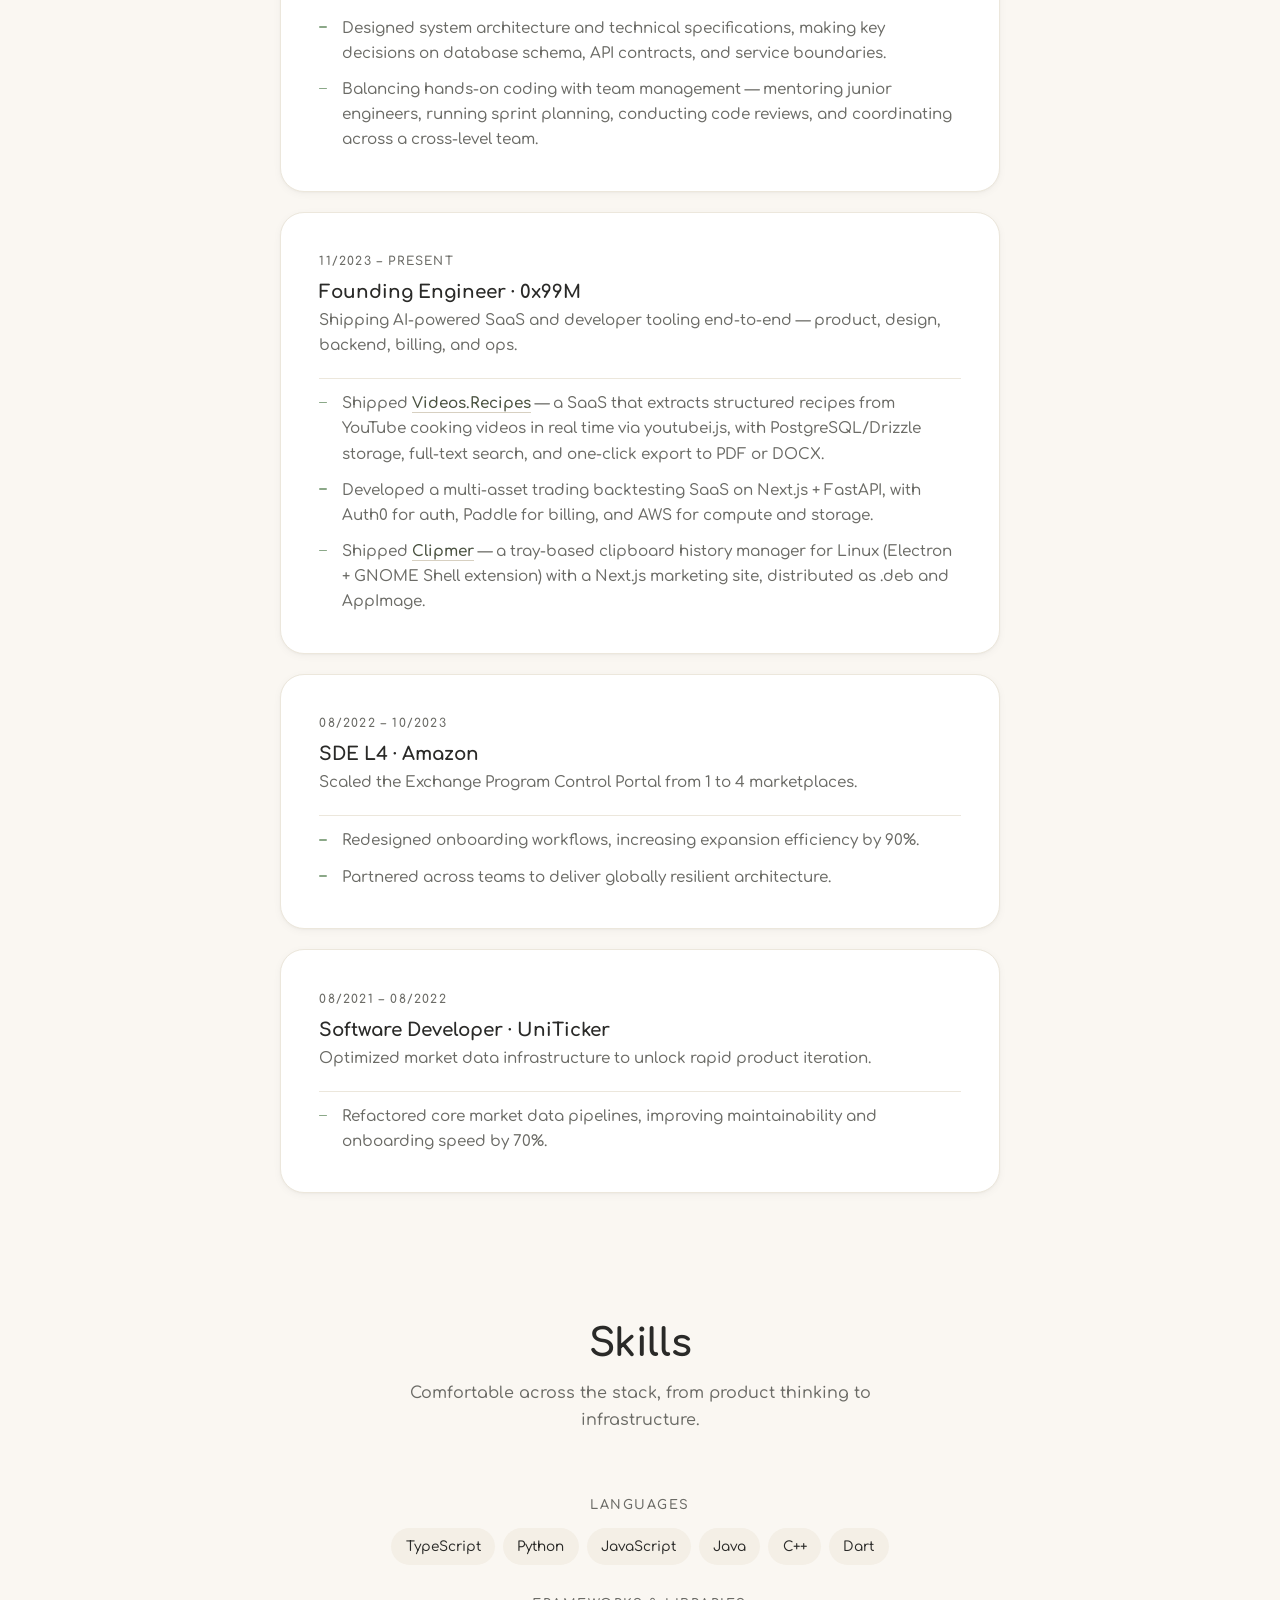
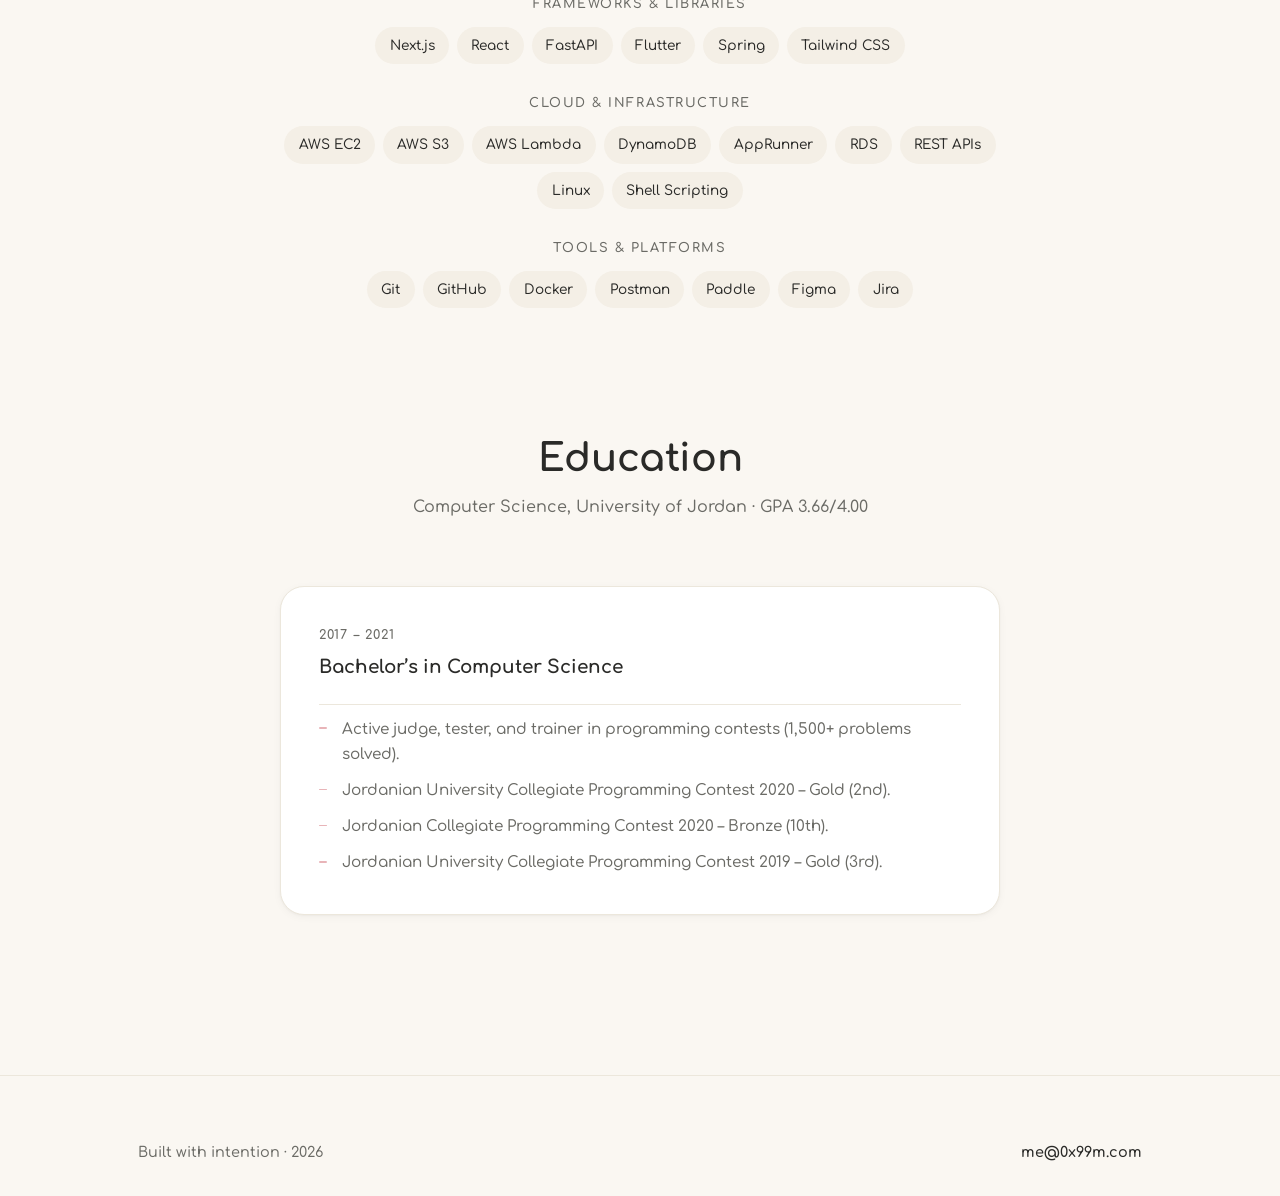
==== commit 19a3bd21: "merge projects onto home page and drop dark theme" ====
--- a/index.html
+++ b/index.html
@@ -16,14 +16,6 @@
       rel="stylesheet"
     />
     <link rel="stylesheet" href="styles.css" />
-    <script>
-      (function() {
-        var saved = localStorage.getItem('theme-preference');
-        if (saved) document.documentElement.setAttribute('data-theme', saved);
-        else if (window.matchMedia('(prefers-color-scheme: dark)').matches)
-          document.documentElement.setAttribute('data-theme', 'dark');
-      })();
-    </script>
   </head>
   <body>
     <!-- Navbar -->
@@ -43,21 +35,11 @@
       <div class="nav-links" id="primary-navigation">
         <div class="nav-links-primary">
           <a href="#hero" class="indicator-item">Home</a>
+          <a href="#projects" class="indicator-item">Projects</a>
           <a href="#experience" class="indicator-item">Experience</a>
           <a href="#skills" class="indicator-item">Skills</a>
           <a href="#education" class="indicator-item">Education</a>
         </div>
-        <button class="theme-toggle" type="button" aria-label="Toggle dark mode">
-          <svg class="theme-toggle-icon theme-toggle-icon--light" xmlns="http://www.w3.org/2000/svg" width="20" height="20" viewBox="0 0 24 24" fill="none" stroke="currentColor" stroke-width="2" stroke-linecap="round" stroke-linejoin="round"><path d="M21 12.79A9 9 0 1 1 11.21 3 7 7 0 0 0 21 12.79z"/></svg>
-          <svg class="theme-toggle-icon theme-toggle-icon--dark" xmlns="http://www.w3.org/2000/svg" width="20" height="20" viewBox="0 0 24 24" fill="none" stroke="currentColor" stroke-width="2" stroke-linecap="round" stroke-linejoin="round"><circle cx="12" cy="12" r="5"/><line x1="12" y1="1" x2="12" y2="3"/><line x1="12" y1="21" x2="12" y2="23"/><line x1="4.22" y1="4.22" x2="5.64" y2="5.64"/><line x1="18.36" y1="18.36" x2="19.78" y2="19.78"/><line x1="1" y1="12" x2="3" y2="12"/><line x1="21" y1="12" x2="23" y2="12"/><line x1="4.22" y1="19.78" x2="5.64" y2="18.36"/><line x1="18.36" y1="4.22" x2="19.78" y2="5.64"/></svg>
-        </button>
-        <a
-          href="projects.html"
-          class="indicator-item indicator-item-projects"
-          title="Projects"
-        >
-          Projects
-        </a>
       </div>
     </div>
 
@@ -73,11 +55,21 @@
               Focused on shipping resilient experiences that feel effortless to
               use.
             </p>
-            <div class="cta">
-              <a href="projects.html" class="btn ghost"
-                >Check My Live Projects</a
-              >
-            </div>
+          </div>
+        </div>
+      </section>
+
+      <section id="projects" class="section" data-animate>
+        <div class="container">
+          <div class="section-heading">
+            <h2>Projects</h2>
+            <p>
+              Selected work — products and experiments I've built, designed,
+              and shipped.
+            </p>
+          </div>
+          <div id="projects-grid" class="project-grid">
+            <!-- Projects will be rendered here -->
           </div>
         </div>
       </section>
@@ -323,5 +315,115 @@
     </footer>
 
     <script src="script.js"></script>
+    <script>
+      (function () {
+        const projectsData = {
+          projects: [
+            {
+              title: "Videos.Recipes",
+              description:
+                "AI-powered SaaS that turns YouTube cooking videos into structured, searchable recipes — with tiered subscriptions, real-time extraction, and export to PDF or DOCX.",
+              image: "images/videos-recipes.png",
+              link: "https://videos.recipes",
+              highlights: [
+                "Extracts ingredients, steps, timings, and metadata from any cooking video URL",
+                "Tiered subscription billing via Paddle with webhook-driven entitlements",
+                "Full-text search and tag filtering across a personal recipe library",
+                "One-click export to PDF or DOCX for printing or sharing",
+              ],
+              technologies: [
+                "Next.js",
+                "TypeScript",
+                "PostgreSQL",
+                "DrizzleORM",
+                "Clerk Auth",
+                "Paddle",
+                "Railway",
+              ],
+            },
+            {
+              title: "Clipmer",
+              description:
+                "Tray-based clipboard history manager for Linux. Keyboard-first popup with search, pinned items, notes, and auto-paste — built for Ubuntu on GNOME/Wayland.",
+              image: "images/clipmer.png",
+              link: "https://clipmer.app",
+              highlights: [
+                "Up to 200 deduplicated entries (text and images); pinned items persist across restarts",
+                "Instant search across content and inline notes attached to any entry",
+                "Auto-paste on Wayland via a companion GNOME Shell extension",
+                "Global shortcut (Ctrl+Shift+D), dark/light themes with custom accent, adjustable font size",
+                "Distributed as .deb and AppImage with a Next.js marketing site at clipmer.app",
+              ],
+              technologies: [
+                "Electron",
+                "Next.js",
+                "Tailwind CSS",
+                "GNOME Shell",
+                "Railway",
+              ],
+            },
+          ],
+        };
+
+        const projectsGrid = document.getElementById("projects-grid");
+
+        if (!projectsData.projects || projectsData.projects.length === 0) {
+          projectsGrid.innerHTML =
+            '<p class="muted">No projects available yet. Check back soon.</p>';
+          return;
+        }
+
+        projectsGrid.innerHTML = projectsData.projects
+          .map(
+            (project, index) => `
+                  <article class="project-card" data-animate style="--delay:${
+                    index * 80
+                  }ms">
+                      <div class="project-media">
+                          <img src="${project.image}" alt="${
+              project.title
+            }" loading="lazy" />
+                      </div>
+                      <div class="project-body">
+                          <h2>${project.title}</h2>
+                          <p>${project.description}</p>
+                          ${
+                            project.highlights
+                              ? `
+                              <ul class="project-highlights">
+                                  ${project.highlights
+                                    .map((h) => `<li>${h}</li>`)
+                                    .join("")}
+                              </ul>
+                          `
+                              : ""
+                          }
+                          ${
+                            project.technologies
+                              ? `
+                              <ul class="project-tags">
+                                  ${project.technologies
+                                    .map((tech) => `<li>${tech}</li>`)
+                                    .join("")}
+                              </ul>
+                          `
+                              : ""
+                          }
+                          <a class="project-link" href="${
+                            project.link
+                          }" target="_blank" rel="noopener noreferrer">
+                              View project
+                          </a>
+                      </div>
+                  </article>
+              `
+          )
+          .join("");
+
+        if (typeof window.refreshAnimations === "function") {
+          window.refreshAnimations();
+        }
+      })();
+    </script>
   </body>
 </html>
--- a/styles.css
+++ b/styles.css
@@ -48,24 +48,6 @@
   --transition: cubic-bezier(0.4, 0, 0.2, 1);
 }
 
-[data-theme="dark"] {
-  --color-page: #1c1e1a;
-  --color-surface: #26281f;
-  --color-surface-2: #2f3128;
-  --color-primary: #a8c4a2;
-  --color-secondary: #d9a7ab;
-  --color-accent: #e8ddc7;
-  --color-text: #e8e4da;
-  --color-text-muted: #9a978d;
-  --color-border: #33352c;
-  --color-border-strong: #44463c;
-  --color-error: #d98a8a;
-
-  --shadow-sm: 0 1px 2px rgba(0, 0, 0, 0.2), 0 2px 8px rgba(0, 0, 0, 0.2);
-  --shadow-md: 0 2px 4px rgba(0, 0, 0, 0.25), 0 8px 24px rgba(0, 0, 0, 0.3);
-  --shadow-lg: 0 4px 8px rgba(0, 0, 0, 0.3), 0 16px 48px rgba(0, 0, 0, 0.4);
-}
-
 html {
   scroll-behavior: smooth;
 }
@@ -147,10 +129,6 @@
   border-bottom: var(--border-width) solid var(--color-border);
 }
 
-[data-theme="dark"] .section-indicator {
-  background: rgba(28, 30, 26, 0.8);
-}
-
 .logo-box {
   display: flex;
   align-items: center;
@@ -263,38 +241,6 @@
 .indicator-item.is-active {
   color: var(--color-accent);
   background: var(--color-surface-2);
-}
-
-.indicator-item-projects {
-  display: inline-flex;
-  align-items: center;
-  gap: 0.4rem;
-  padding: 0.55rem 1.1rem;
-  font-size: 0.9rem;
-  font-weight: 600;
-  color: var(--color-surface);
-  background: var(--color-accent);
-  border-radius: var(--border-radius-pill);
-  transition: transform 200ms var(--transition), background 200ms var(--transition);
-}
-
-.indicator-item-projects:hover {
-  transform: translateY(-1px);
-  background: var(--color-text);
-}
-
-[data-theme="dark"] .indicator-item-projects {
-  color: var(--color-page);
-  background: var(--color-accent);
-}
-
-[data-theme="dark"] .indicator-item-projects:hover {
-  background: #fff3dd;
-}
-
-.indicator-item-projects::after {
-  content: "→";
-  font-size: 0.95rem;
 }
 
 @media (max-width: 768px) {
@@ -333,8 +279,7 @@
     align-items: stretch;
   }
 
-  .nav-links .indicator-item,
-  .nav-links .indicator-item-projects {
+  .nav-links .indicator-item {
     width: 100%;
     justify-content: center;
     text-align: center;
@@ -431,14 +376,6 @@
   background: var(--color-surface-2);
 }
 
-[data-theme="dark"] .btn.primary {
-  color: var(--color-page);
-}
-
-[data-theme="dark"] .btn.primary:hover {
-  background: #fff3dd;
-}
-
 /* Section heading */
 .section-heading {
   margin-bottom: var(--space-lg);
@@ -657,12 +594,7 @@
   border-radius: 1px;
 }
 
-/* Projects page */
-.projects-hero {
-  text-align: center;
-  padding: var(--space-lg) 0 var(--space-md);
-}
-
+/* Projects */
 .project-grid {
   display: grid;
   gap: var(--space-md);
@@ -839,67 +771,6 @@
   transform: translateY(0);
 }
 
-/* Theme toggle */
-.theme-toggle {
-  display: inline-flex;
-  align-items: center;
-  justify-content: center;
-  width: 40px;
-  height: 40px;
-  border: var(--border-width) solid var(--color-border);
-  border-radius: var(--border-radius-btn);
-  background: transparent;
-  cursor: pointer;
-  color: var(--color-text-muted);
-  transition: color 200ms var(--transition), background 200ms var(--transition);
-  padding: 0;
-  flex-shrink: 0;
-}
-
-.theme-toggle:hover {
-  color: var(--color-text);
-  background: var(--color-surface-2);
-}
-
-.theme-toggle:focus-visible {
-  outline: 2px solid var(--color-primary);
-  outline-offset: 3px;
-}
-
-.theme-toggle-icon {
-  width: 18px;
-  height: 18px;
-}
-
-.theme-toggle-icon--dark {
-  display: none;
-}
-
-[data-theme="dark"] .theme-toggle-icon--light {
-  display: none;
-}
-
-[data-theme="dark"] .theme-toggle-icon--dark {
-  display: block;
-}
-
-.theme-toggle--floating {
-  position: fixed;
-  top: 1.5rem;
-  right: 1.5rem;
-  z-index: 1001;
-  background: var(--color-surface);
-}
-
-/* Theme transition */
-.theme-transitioning,
-.theme-transitioning *,
-.theme-transitioning *::before,
-.theme-transitioning *::after {
-  transition: background-color 300ms ease, color 300ms ease,
-    border-color 300ms ease, box-shadow 300ms ease, background 300ms ease !important;
-}
-
 /* 404 */
 .error-page {
   min-height: 100vh;
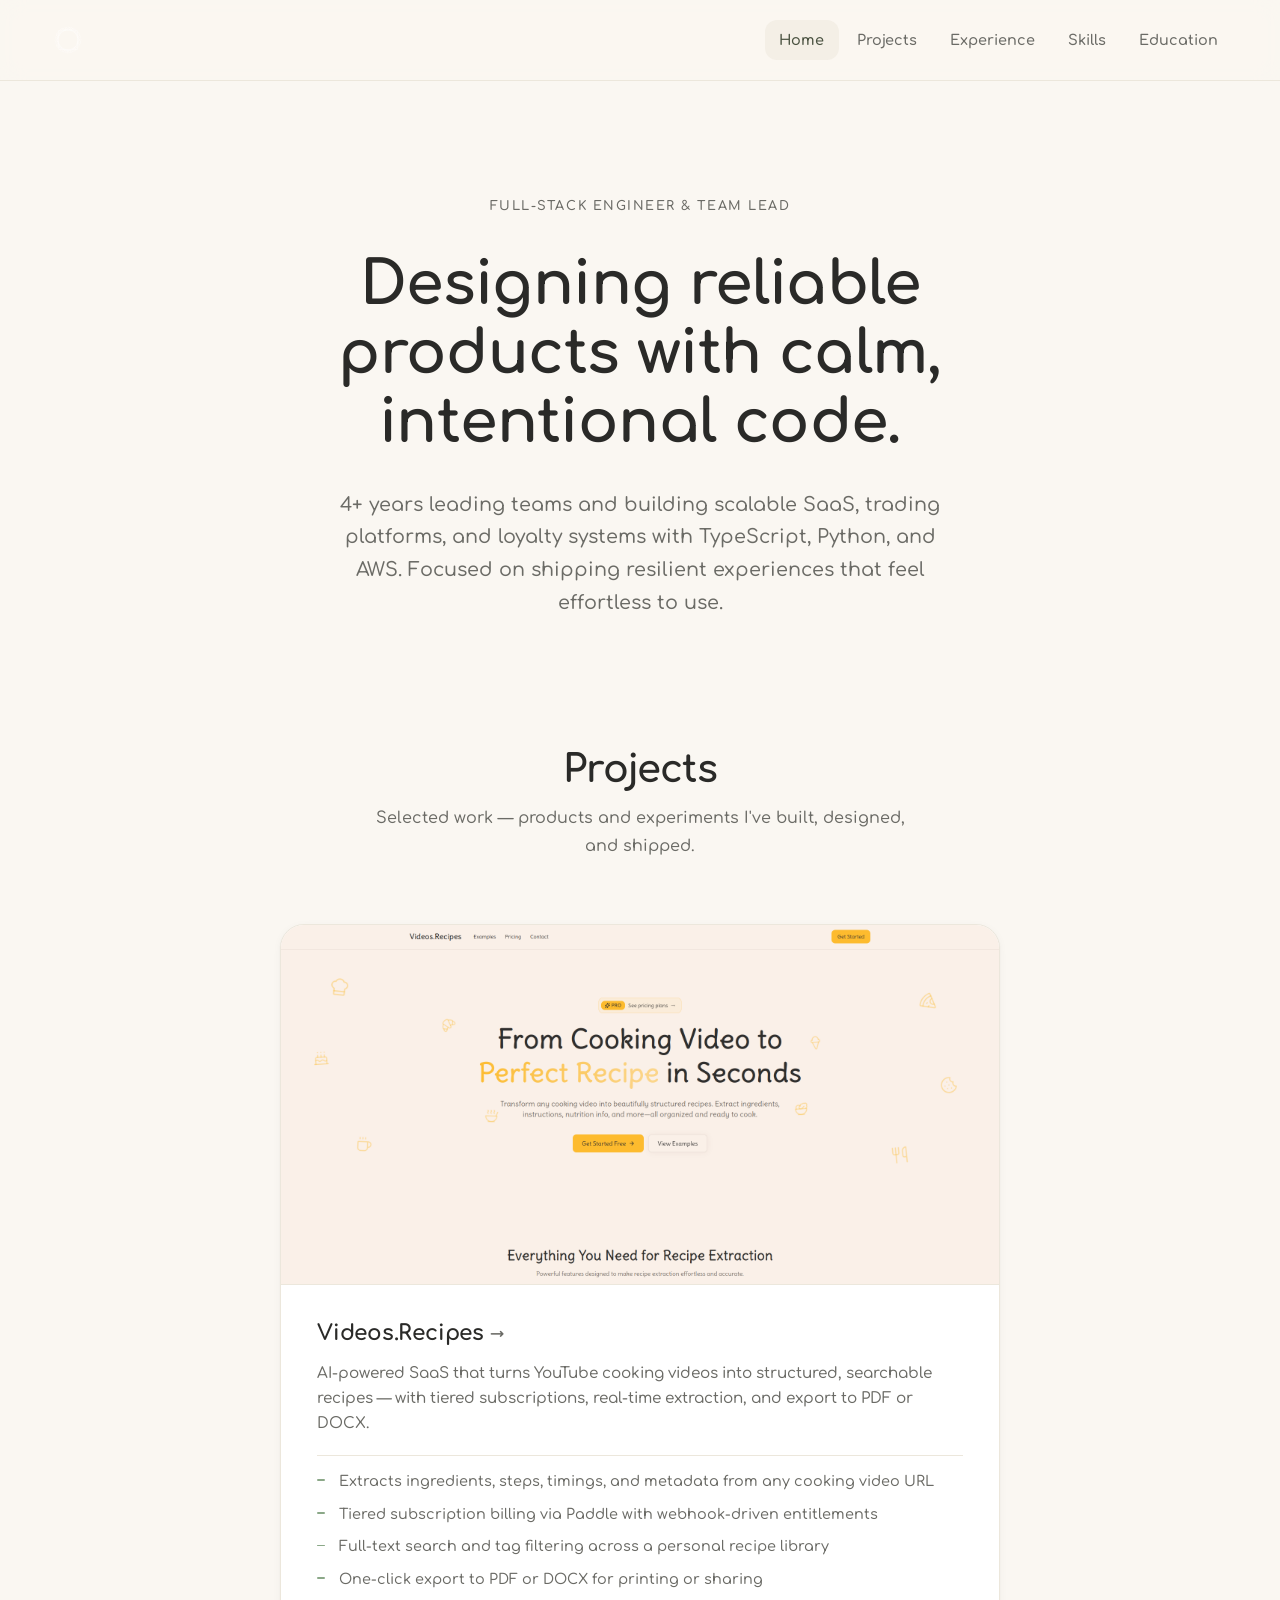
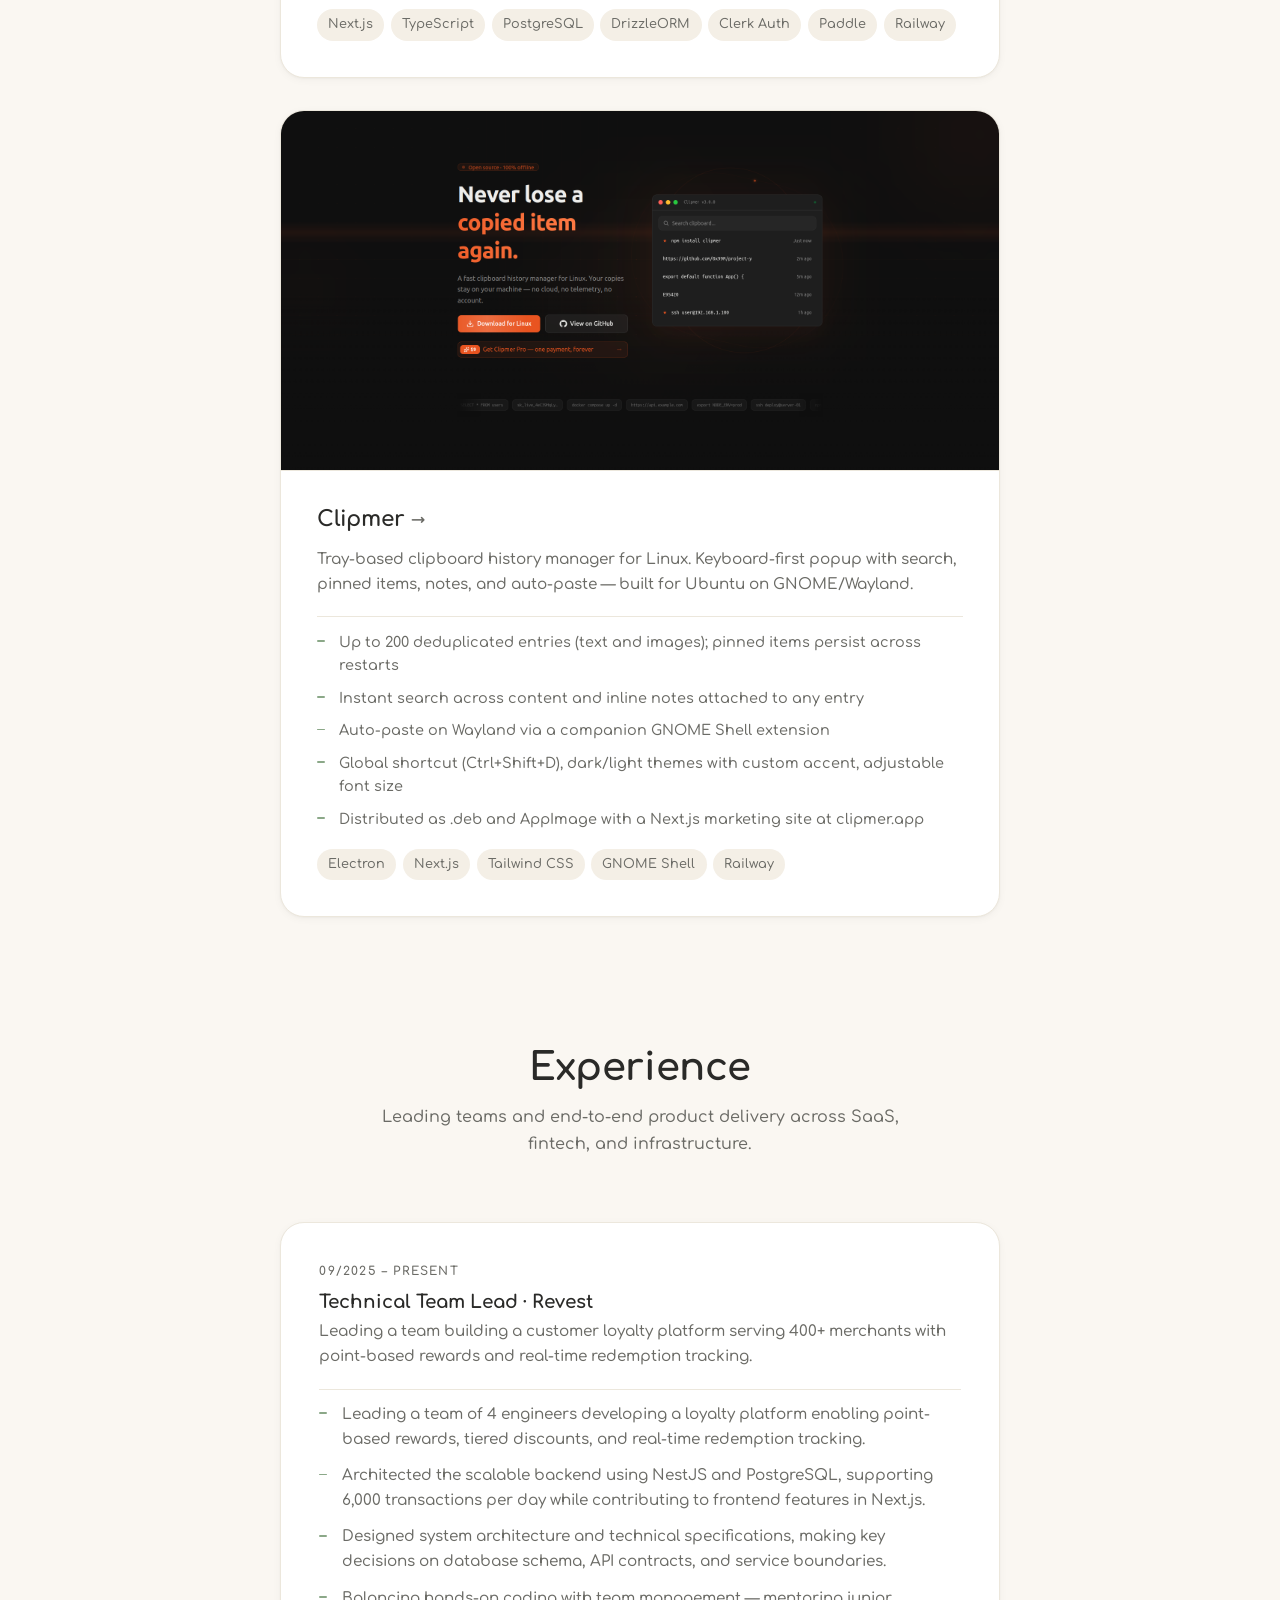
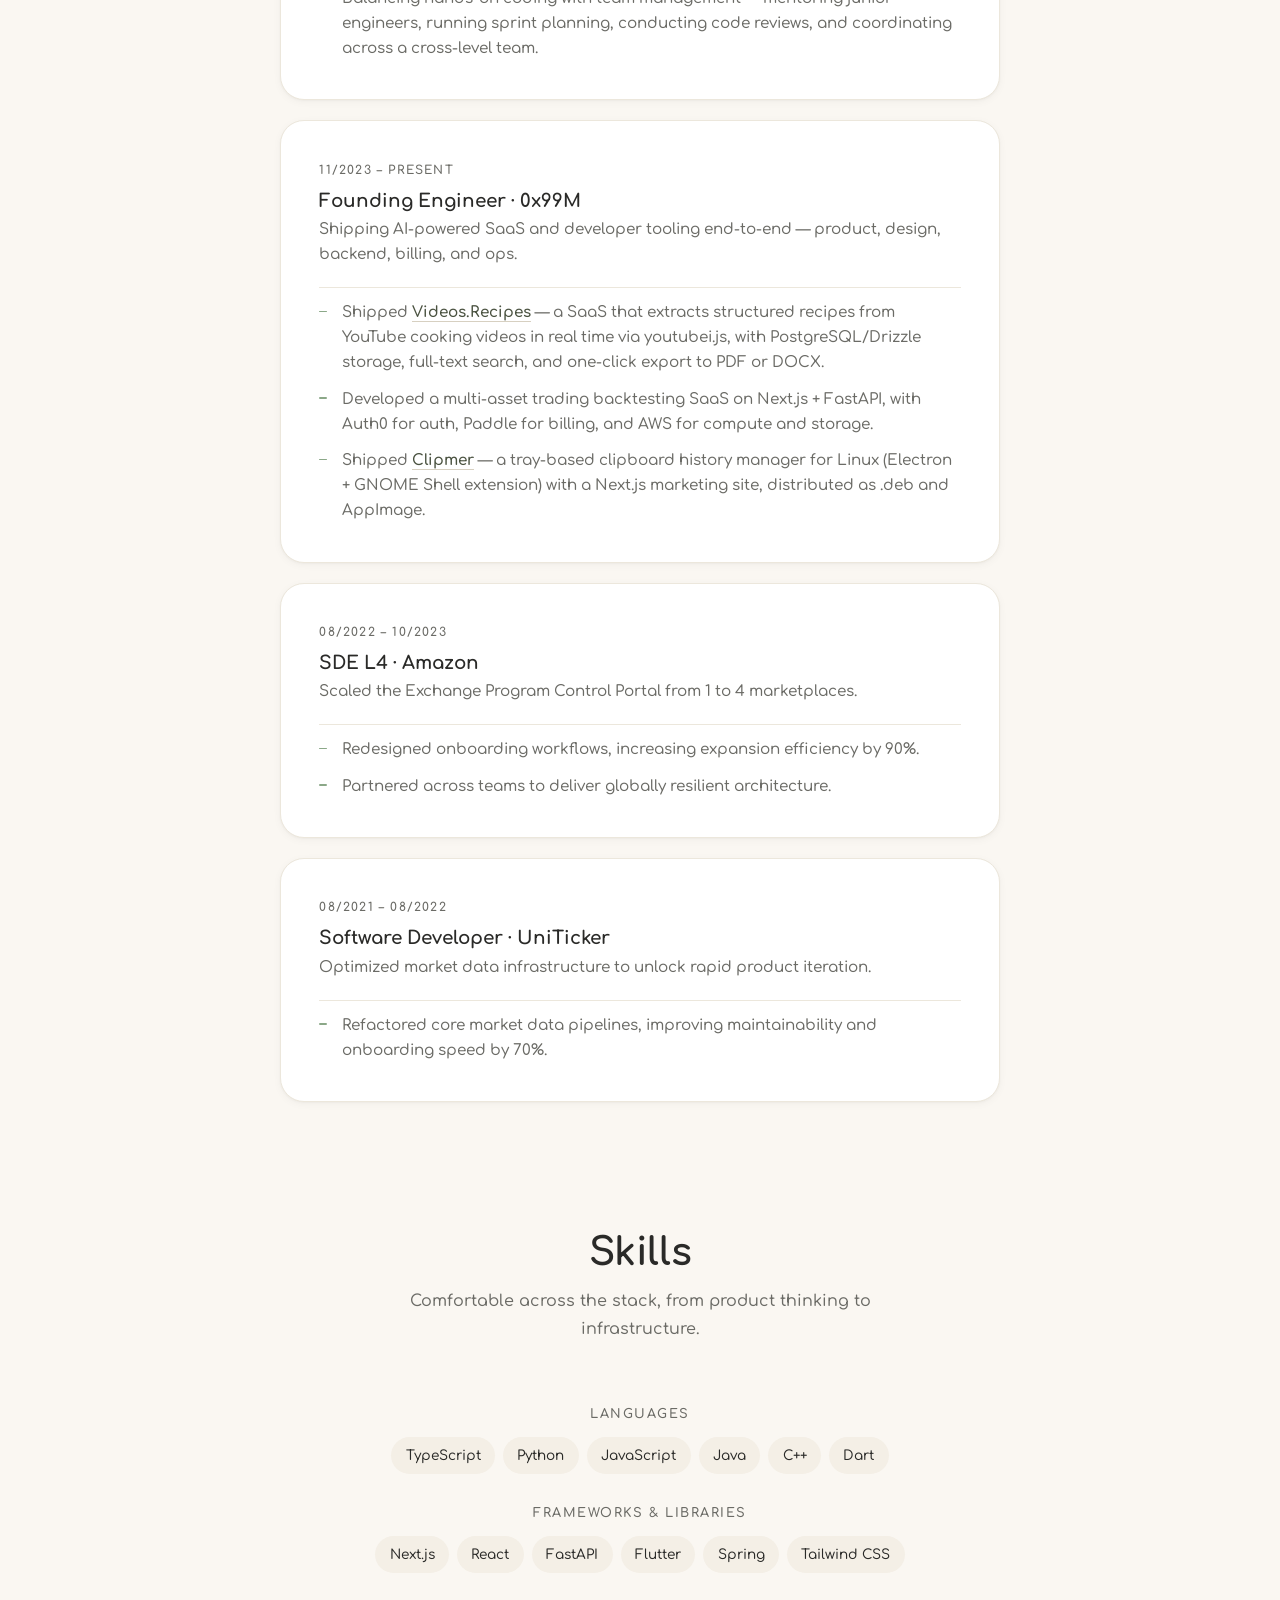
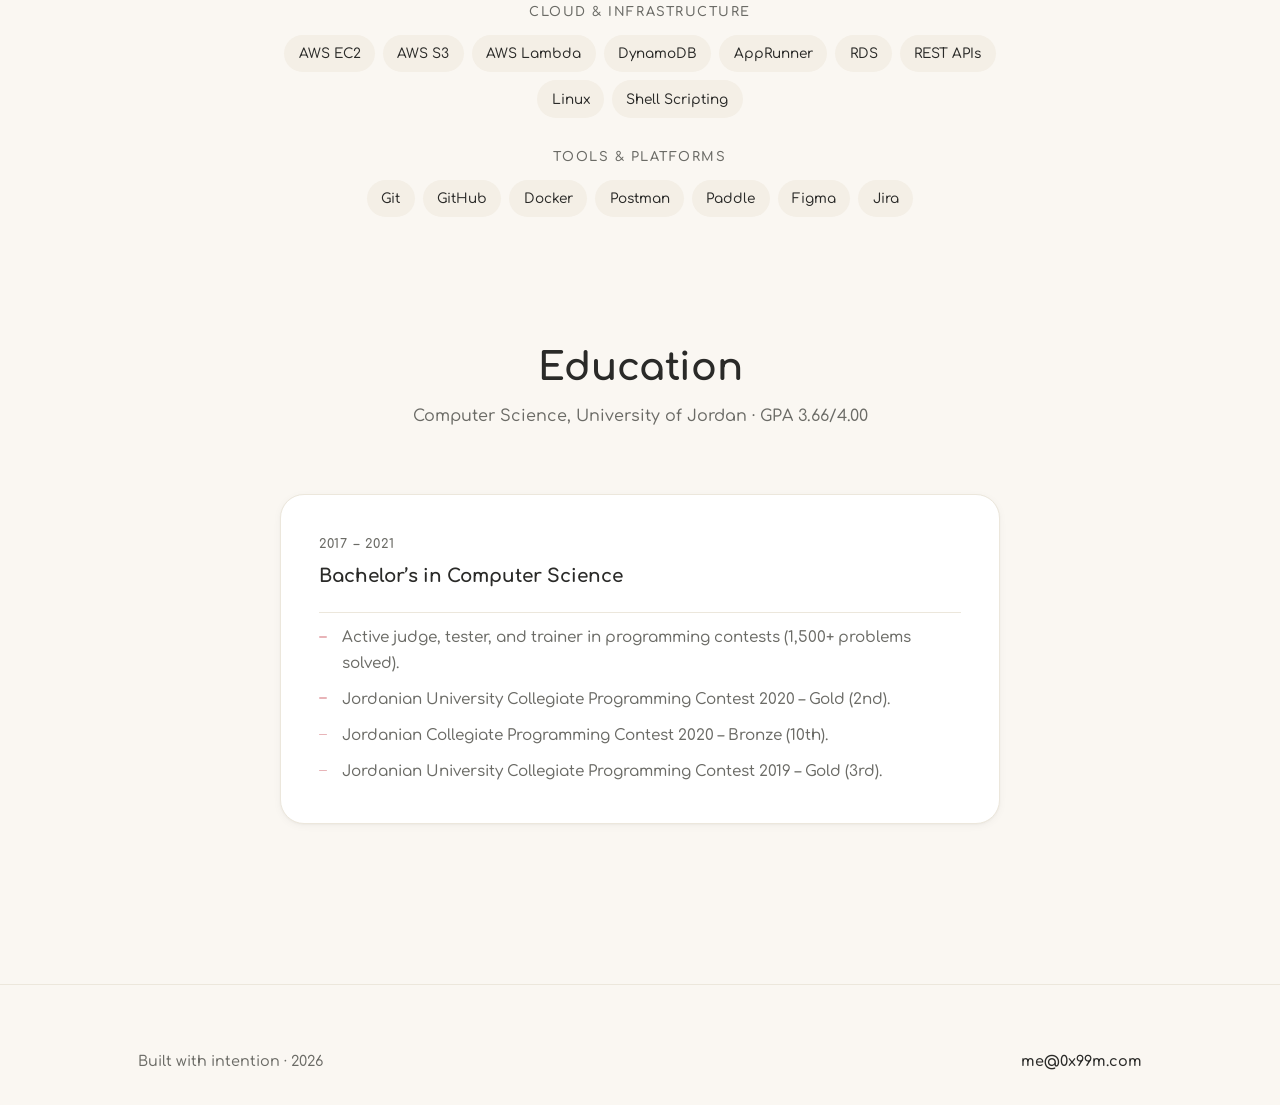
==== commit e3d2cd5f: "make whole project card clickable" ====
--- a/index.html
+++ b/index.html
@@ -385,7 +385,11 @@
             }" loading="lazy" />
                       </div>
                       <div class="project-body">
-                          <h2>${project.title}</h2>
+                          <h2><a class="project-title-link" href="${
+                            project.link
+                          }" target="_blank" rel="noopener noreferrer">${
+              project.title
+            }</a></h2>
                           <p>${project.description}</p>
                           ${
                             project.highlights
@@ -409,11 +413,6 @@
                           `
                               : ""
                           }
-                          <a class="project-link" href="${
-                            project.link
-                          }" target="_blank" rel="noopener noreferrer">
-                              View project
-                          </a>
                       </div>
                   </article>
               `
--- a/styles.css
+++ b/styles.css
@@ -411,13 +411,8 @@
   box-shadow: var(--shadow-sm);
   display: grid;
   gap: 1.25rem;
-  transition: transform 300ms var(--transition),
-    box-shadow 300ms var(--transition);
-}
-
-.experience-card:hover {
-  transform: translateY(-2px);
-  box-shadow: var(--shadow-md);
+  position: relative;
+  isolation: isolate;
 }
 
 .experience-card header {
@@ -551,6 +546,54 @@
   box-shadow: var(--shadow-sm);
   display: grid;
   gap: 1.25rem;
+  position: relative;
+  isolation: isolate;
+}
+
+/* Animated border on card hover */
+@property --border-angle {
+  syntax: "<angle>";
+  inherits: false;
+  initial-value: 0deg;
+}
+
+.experience-card::before,
+.project-card::before,
+.education-card::before {
+  content: "";
+  position: absolute;
+  inset: 0;
+  border-radius: inherit;
+  padding: 1.5px;
+  background: conic-gradient(
+    from var(--border-angle),
+    transparent 0deg,
+    transparent 240deg,
+    var(--color-primary) 300deg,
+    var(--color-accent) 330deg,
+    transparent 360deg
+  );
+  -webkit-mask: linear-gradient(#fff 0 0) content-box,
+    linear-gradient(#fff 0 0);
+  -webkit-mask-composite: xor;
+          mask-composite: exclude;
+  opacity: 0;
+  transition: opacity 300ms var(--transition);
+  pointer-events: none;
+  z-index: 1;
+}
+
+.experience-card:hover::before,
+.project-card:hover::before,
+.education-card:hover::before {
+  opacity: 1;
+  animation: rotate-border 3.5s linear infinite;
+}
+
+@keyframes rotate-border {
+  to {
+    --border-angle: 360deg;
+  }
 }
 
 .education-period {
@@ -612,20 +655,18 @@
   opacity: 0;
   transform: translateY(20px);
   transition: opacity 800ms var(--transition),
-    transform 800ms var(--transition), box-shadow 300ms var(--transition);
+    transform 800ms var(--transition);
   animation-delay: var(--delay, 0ms);
   max-width: var(--card-width);
   margin: 0 auto;
   width: 100%;
+  position: relative;
+  isolation: isolate;
 }
 
 .project-card.is-visible {
   opacity: 1;
   transform: translateY(0);
-}
-
-.project-card:hover {
-  box-shadow: var(--shadow-md);
 }
 
 .project-media {
@@ -652,6 +693,38 @@
 .project-body h2 {
   font-size: 1.35rem;
   font-weight: 700;
+}
+
+.project-title-link {
+  display: inline-flex;
+  align-items: center;
+  gap: 0.4rem;
+  color: inherit;
+  transition: color 200ms var(--transition), gap 200ms var(--transition);
+}
+
+.project-title-link::before {
+  content: "";
+  position: absolute;
+  inset: 0;
+  z-index: 2;
+}
+
+.project-title-link::after {
+  content: "→";
+  font-size: 0.95rem;
+  color: var(--color-text-muted);
+  transition: color 200ms var(--transition), transform 200ms var(--transition);
+}
+
+.project-card:hover .project-title-link {
+  color: var(--color-accent);
+  gap: 0.65rem;
+}
+
+.project-card:hover .project-title-link::after {
+  color: var(--color-accent);
+  transform: translateX(2px);
 }
 
 .project-body p {
@@ -705,27 +778,6 @@
   border-radius: var(--border-radius-pill);
 }
 
-.project-link {
-  display: inline-flex;
-  align-items: center;
-  gap: 0.4rem;
-  font-size: 0.9rem;
-  font-weight: 600;
-  color: var(--color-accent);
-  margin-top: 0.25rem;
-  transition: gap 200ms var(--transition), color 200ms var(--transition);
-}
-
-.project-link:hover {
-  gap: 0.7rem;
-  color: var(--color-text);
-}
-
-.project-link::after {
-  content: "→";
-  font-size: 1rem;
-}
-
 /* Utility */
 .muted {
   text-align: center;
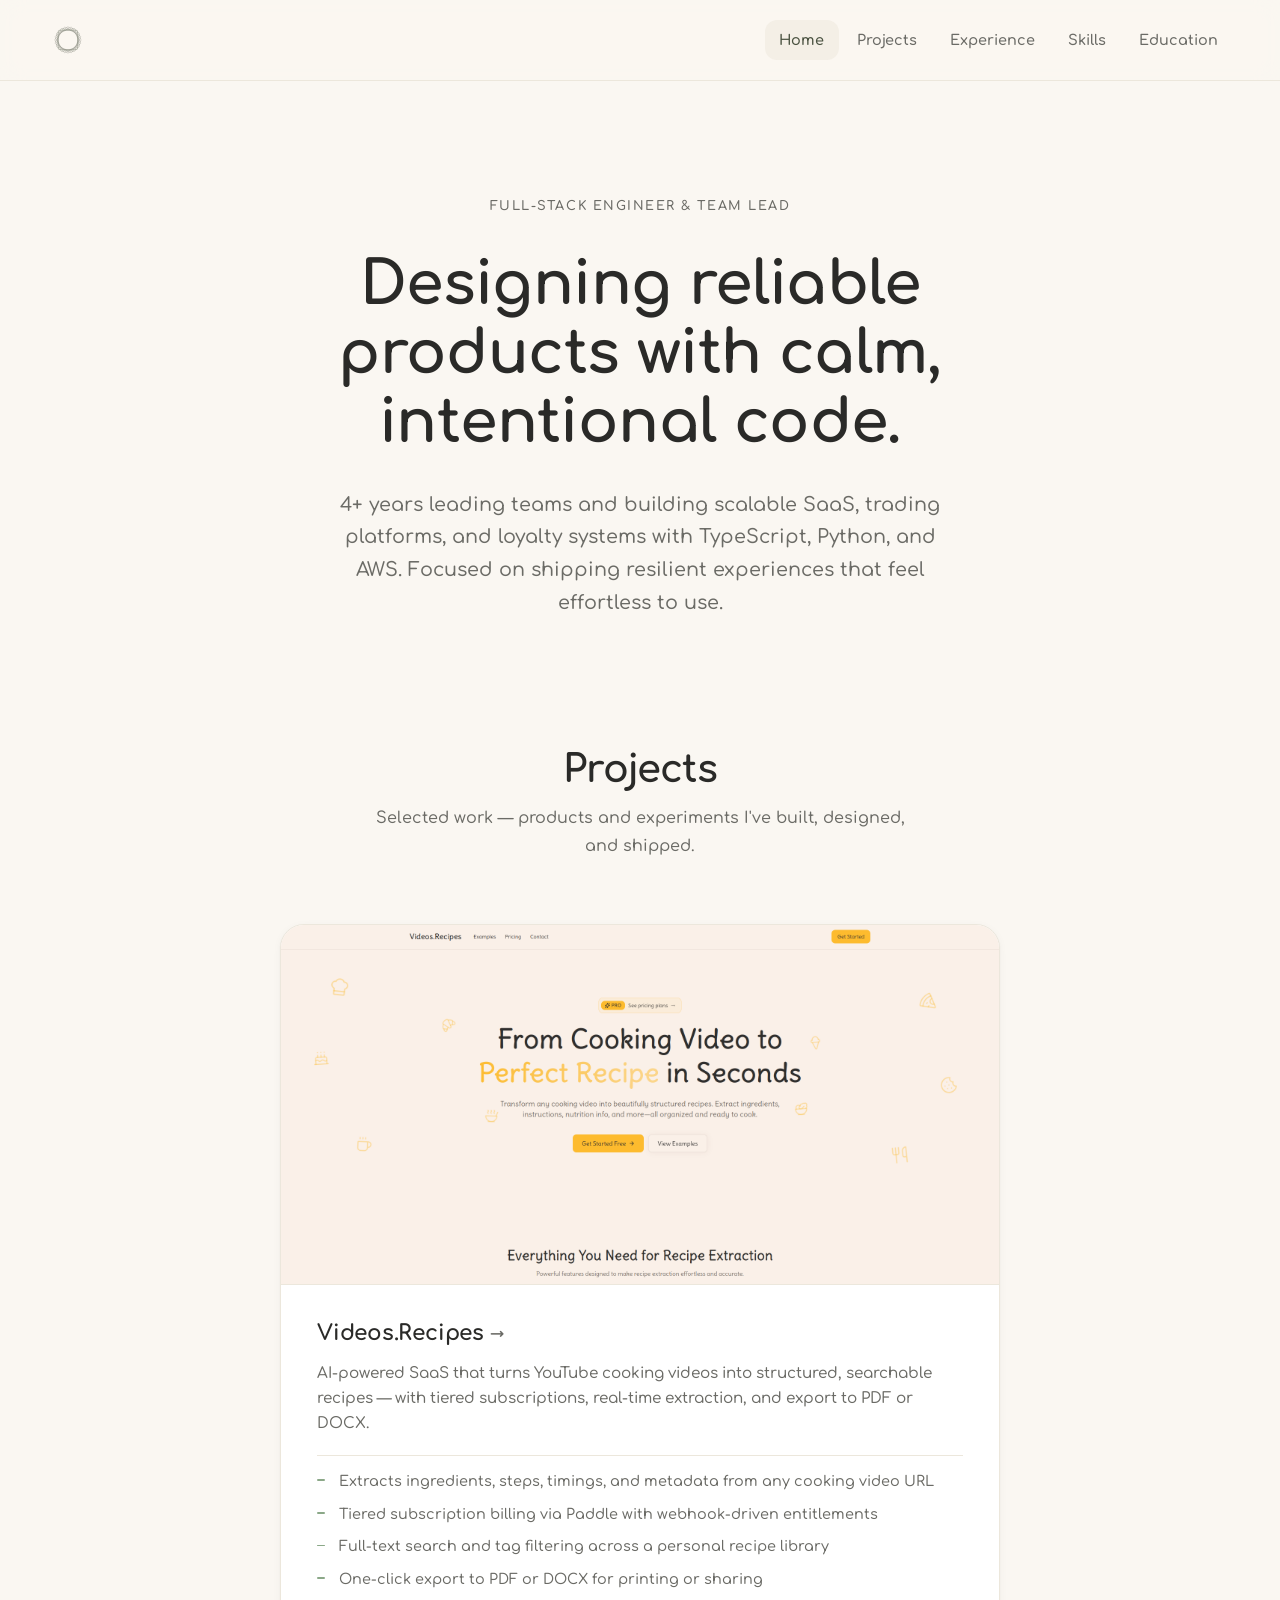
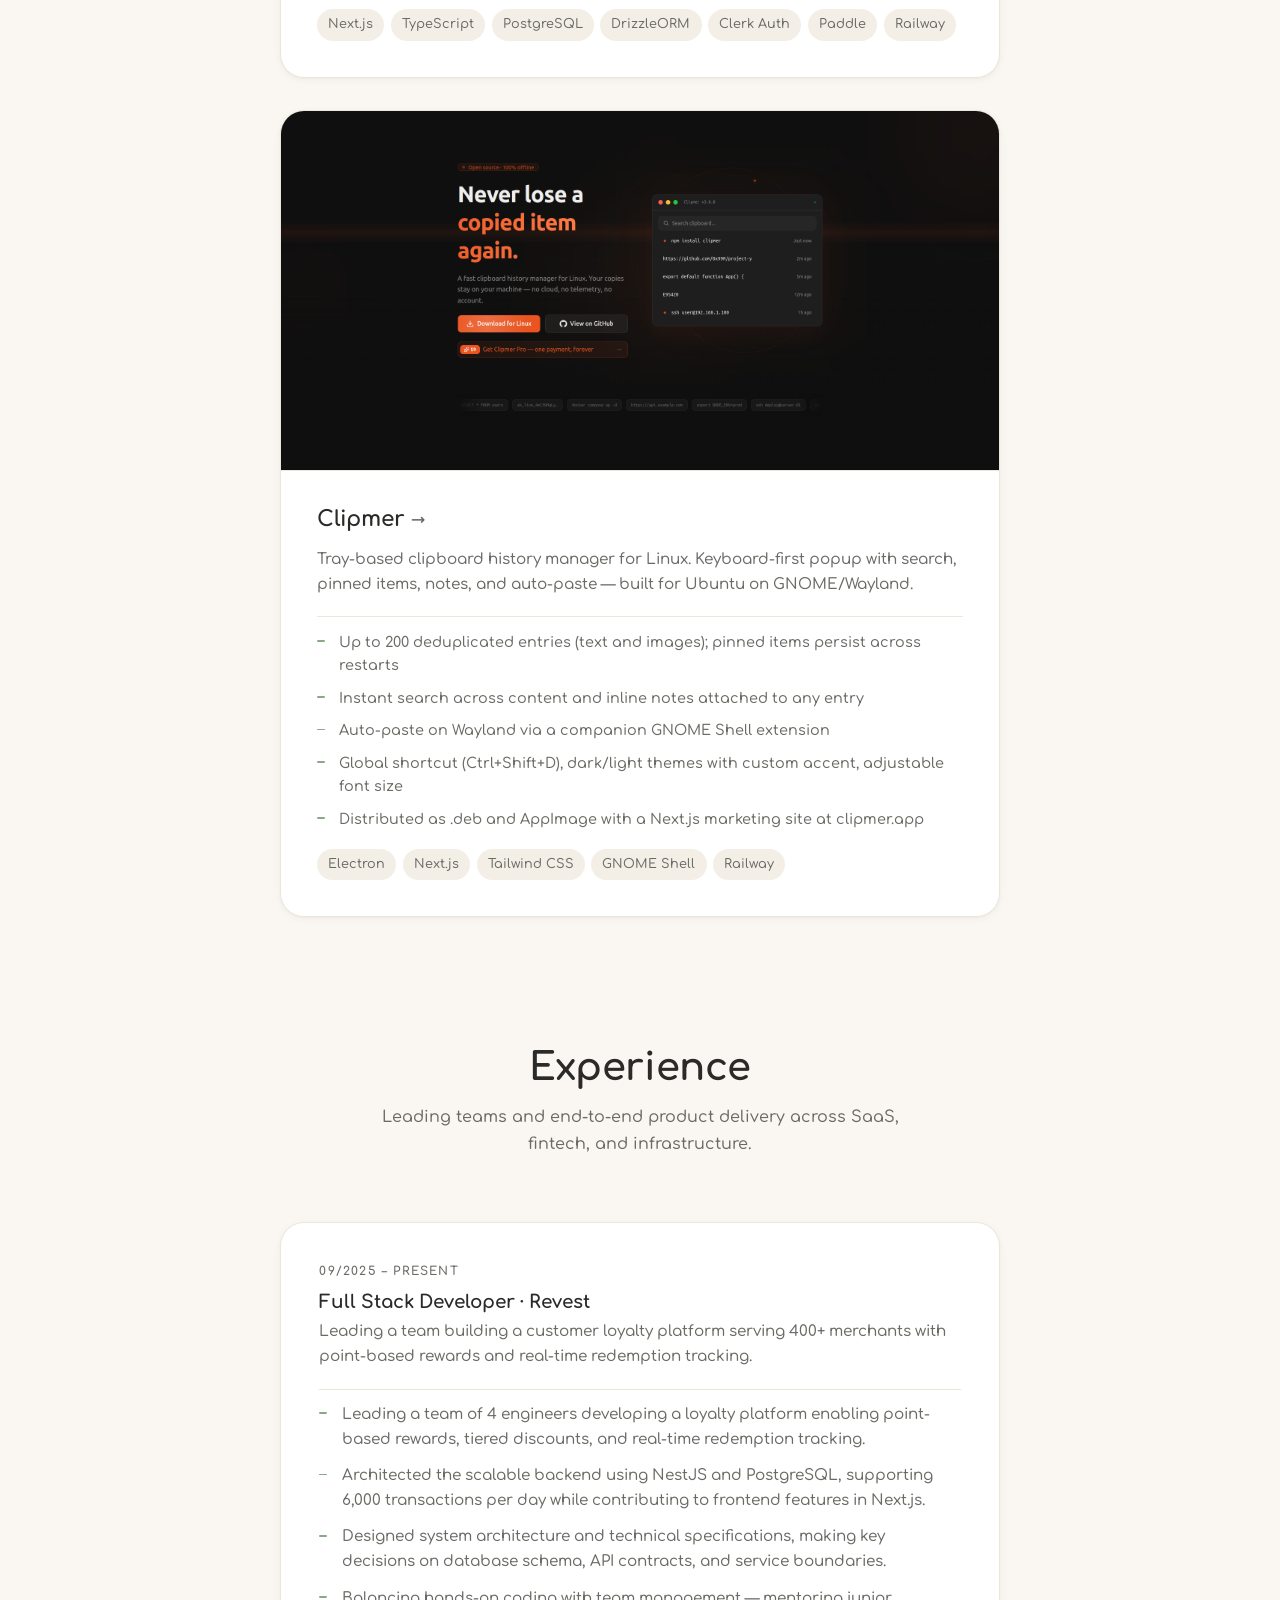
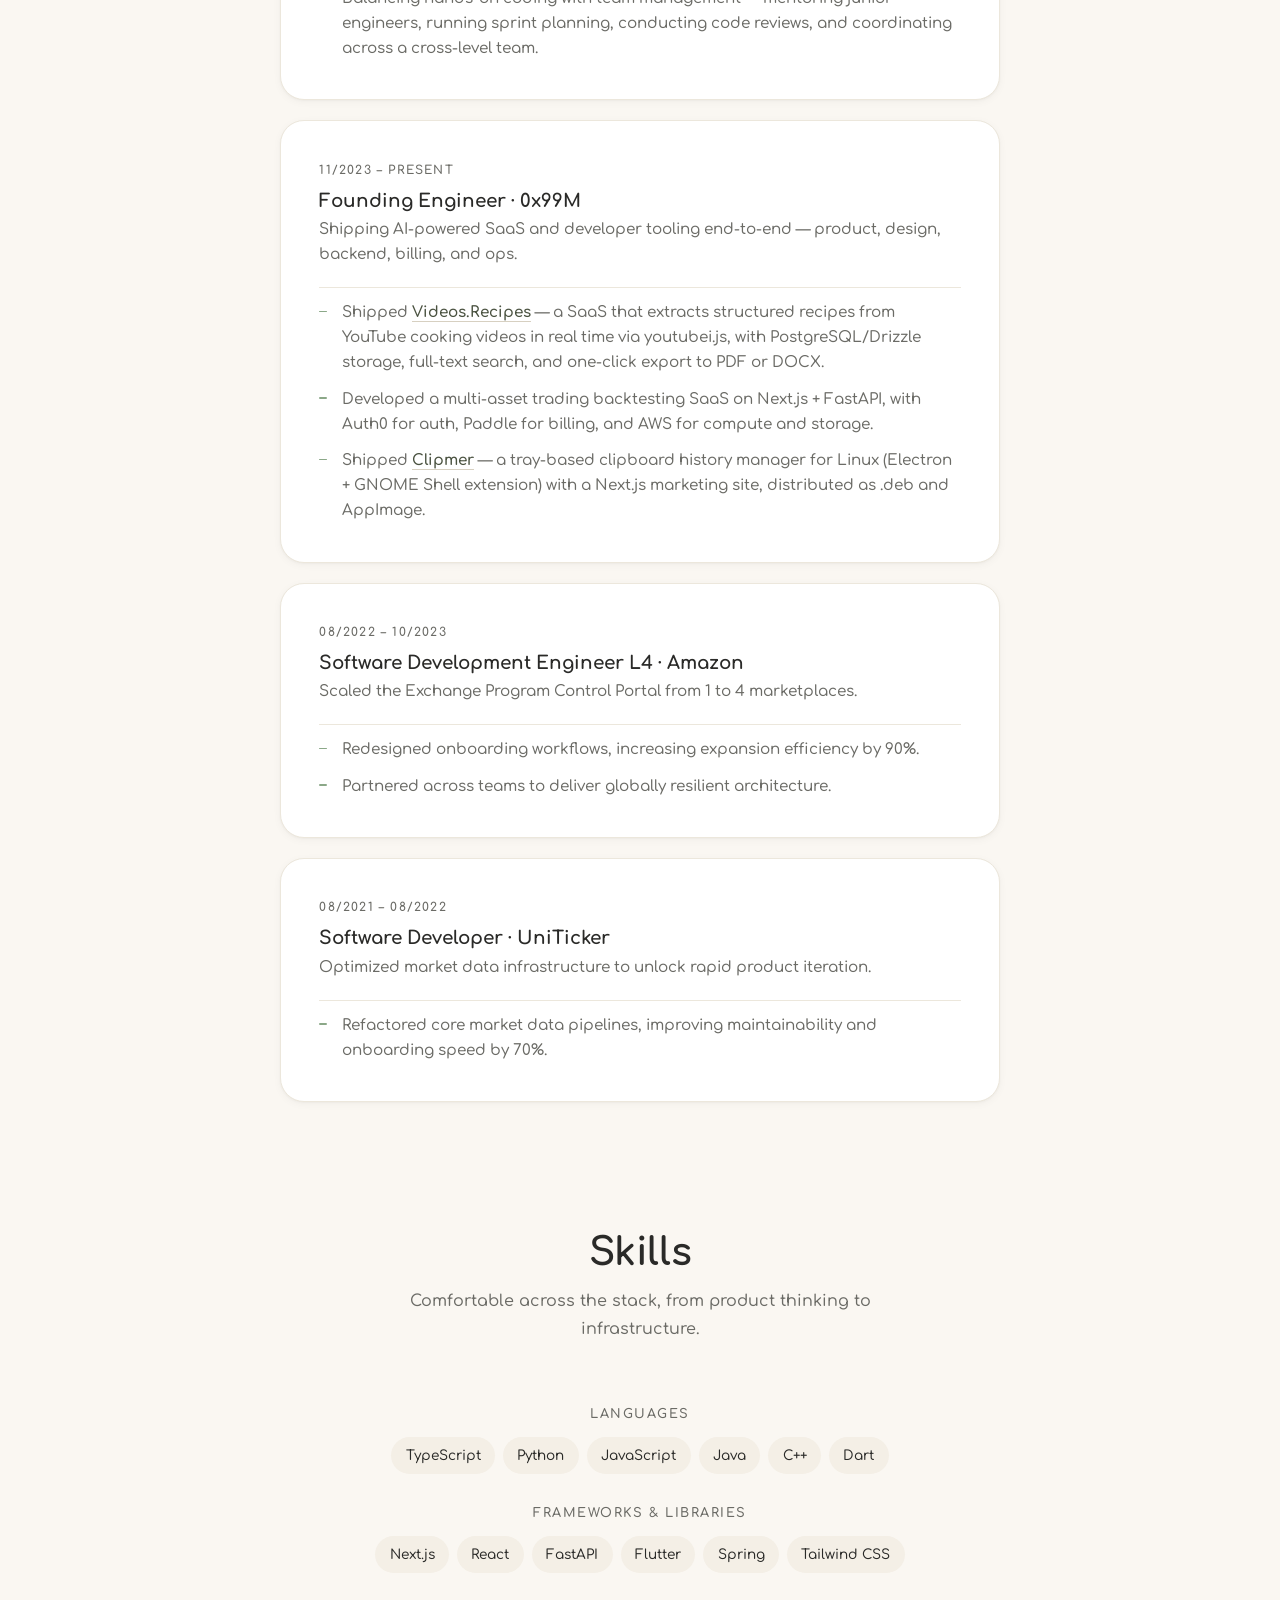
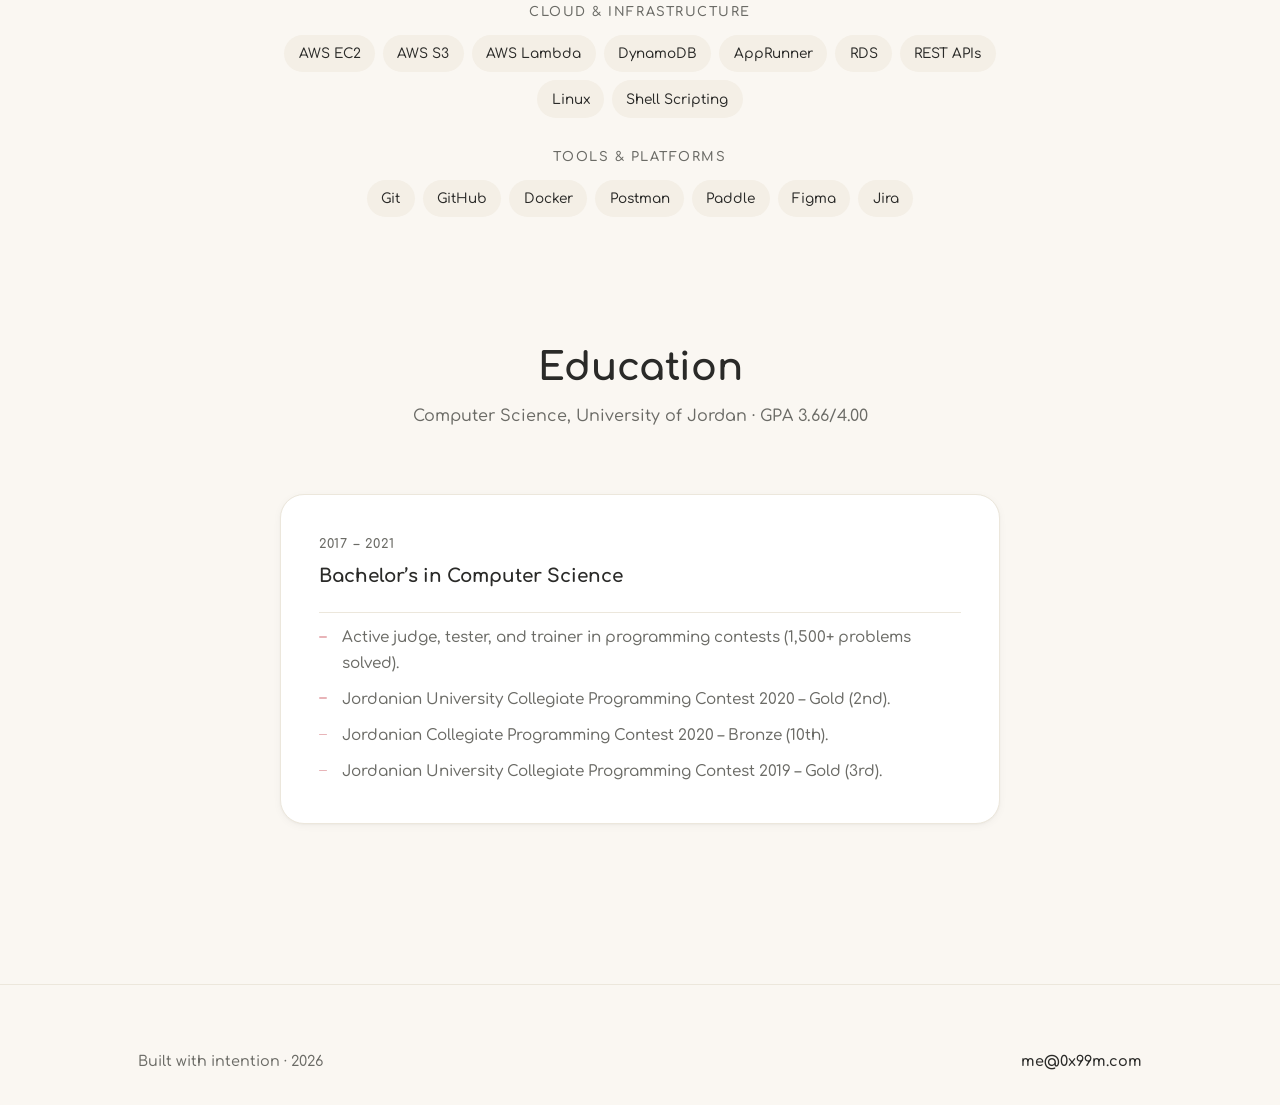
==== commit 820d6d87: "update revest and amazon role titles" ====
--- a/index.html
+++ b/index.html
@@ -87,7 +87,7 @@
             <article class="experience-card" data-card-index="0" data-animate>
               <header>
                 <div>
-                  <p class="experience-role">Technical Team Lead · Revest</p>
+                  <p class="experience-role">Full Stack Developer · Revest</p>
                   <p class="experience-summary">
                     Leading a team building a customer loyalty platform serving
                     400+ merchants with point-based rewards and real-time
@@ -158,7 +158,7 @@
             <article class="experience-card" data-card-index="2" data-animate>
               <header>
                 <div>
-                  <p class="experience-role">SDE L4 · Amazon</p>
+                  <p class="experience-role">Software Development Engineer L4 · Amazon</p>
                   <p class="experience-summary">
                     Scaled the Exchange Program Control Portal from 1 to 4
                     marketplaces.
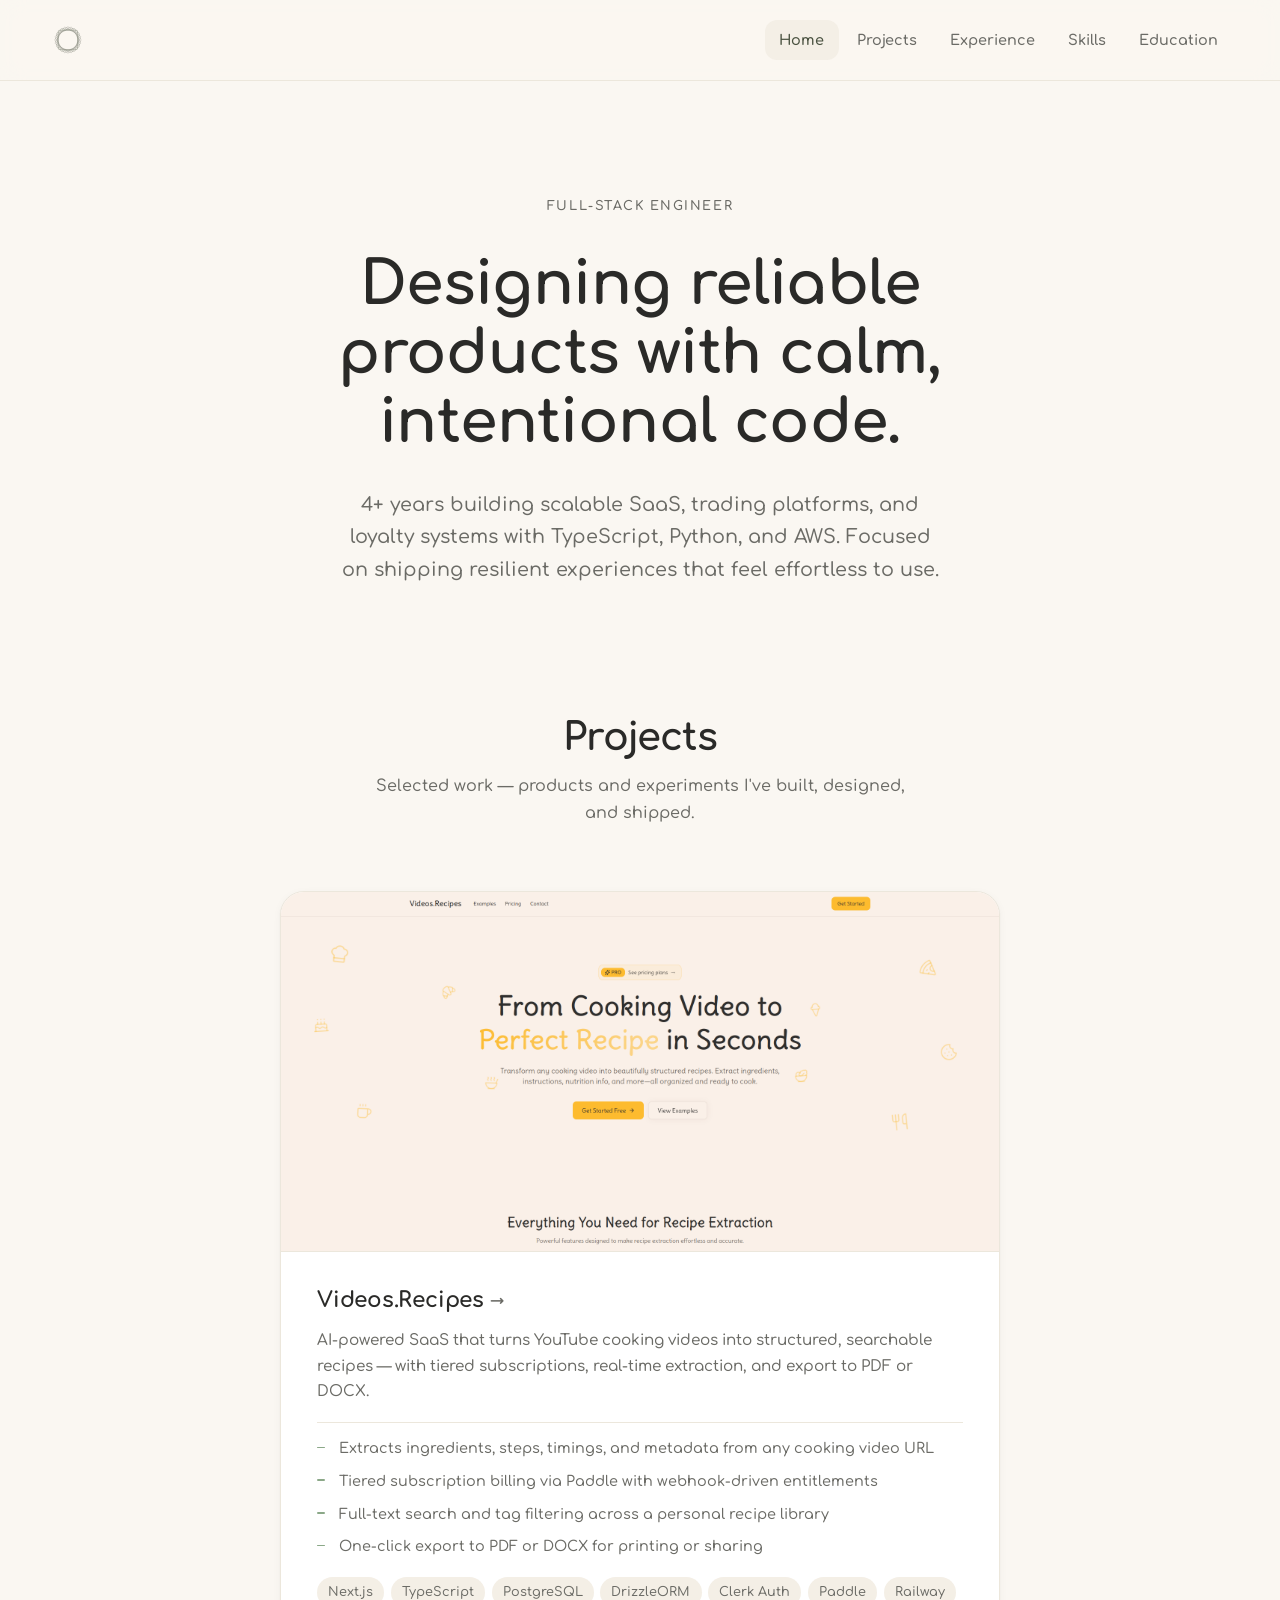
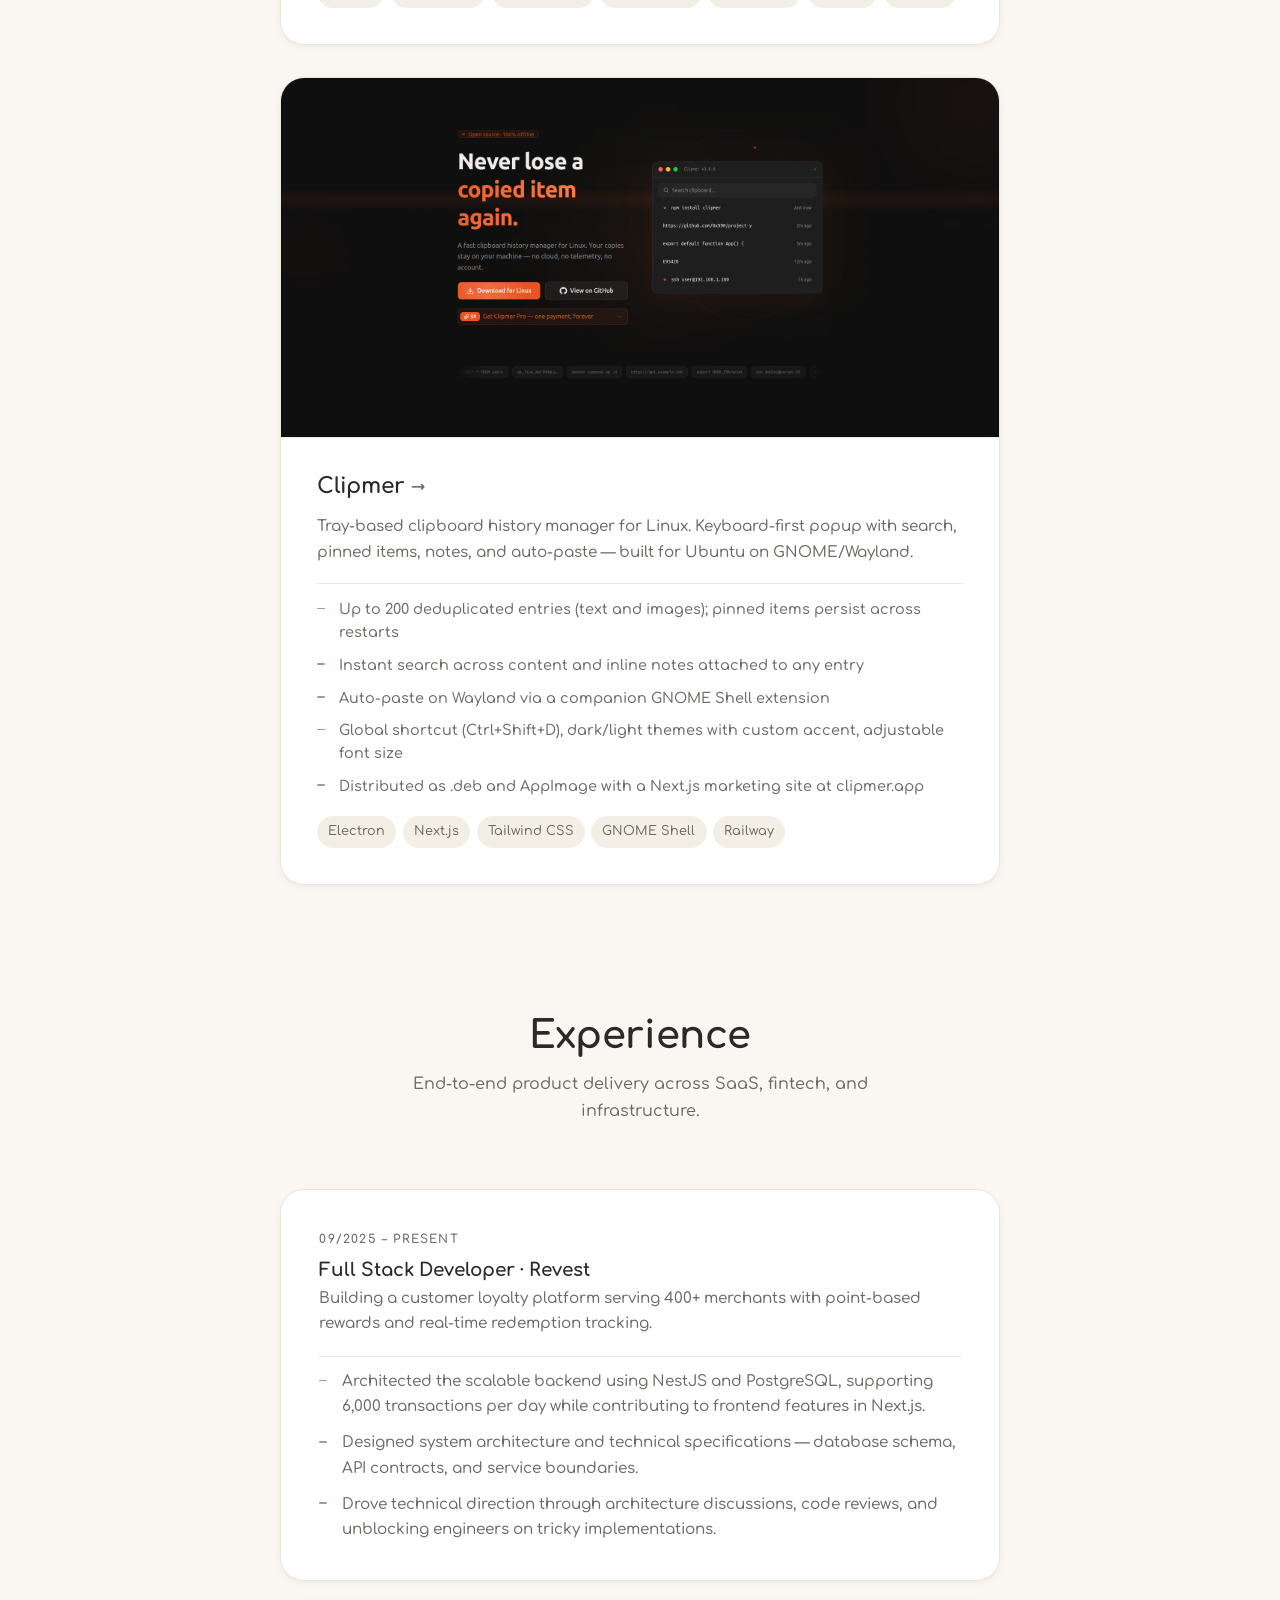
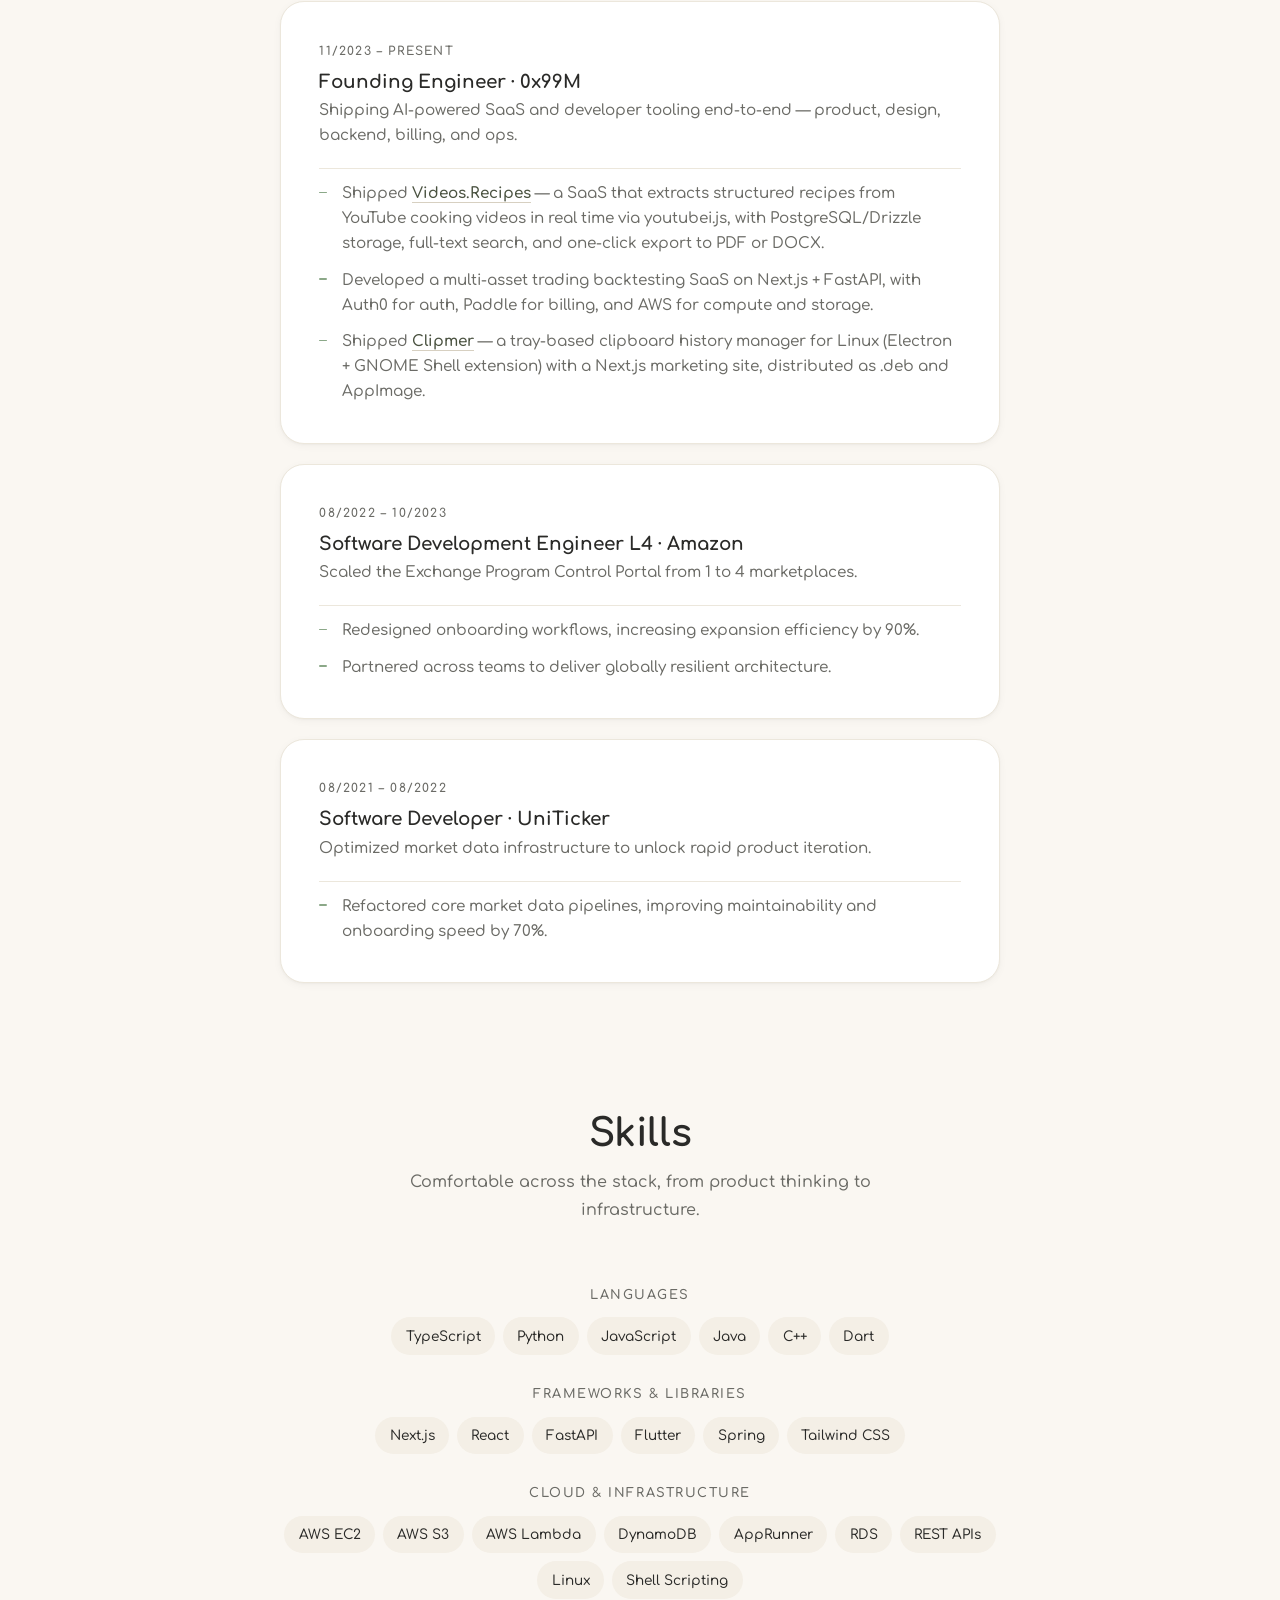
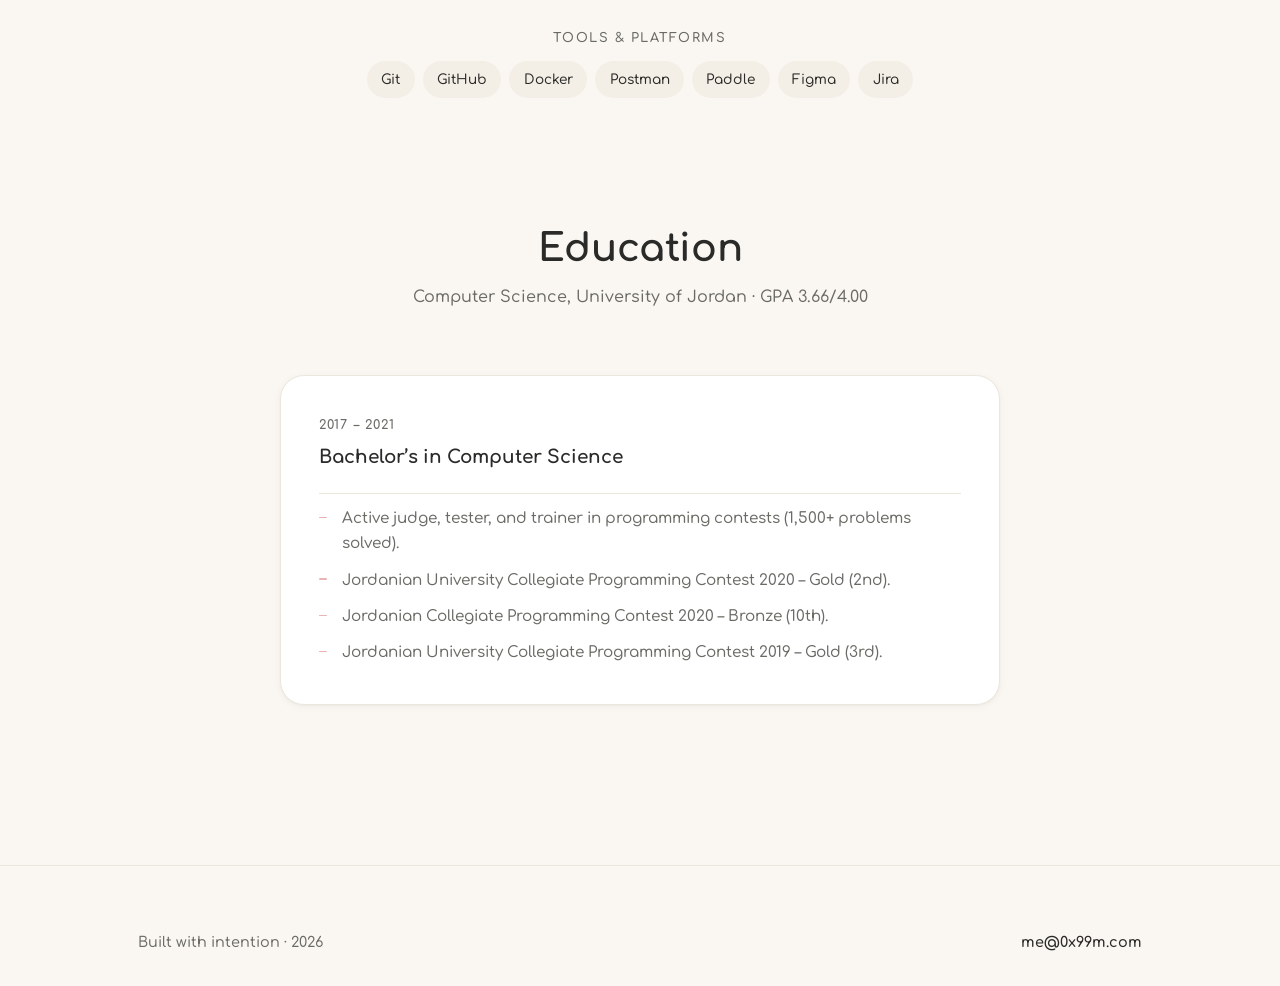
==== commit 64a72ace: "reframe content toward engineering and technical direction" ====
--- a/index.html
+++ b/index.html
@@ -6,7 +6,7 @@
     <title>0x99M Portfolio</title>
     <meta
       name="description"
-      content="Full-stack engineer & team lead with 4+ years of experience building and leading scalable SaaS platforms"
+      content="Full-stack engineer with 4+ years of experience building scalable SaaS platforms"
     />
     <link rel="icon" type="image/svg+xml" href="favicon.svg" />
     <link rel="preconnect" href="https://fonts.googleapis.com" />
@@ -47,13 +47,12 @@
       <section id="hero" class="section hero" data-animate>
         <div class="container hero-layout">
           <div class="hero-copy">
-            <p class="eyebrow">Full-stack engineer & team lead</p>
+            <p class="eyebrow">Full-stack engineer</p>
             <h1>Designing reliable products with calm, intentional code.</h1>
             <p class="lead">
-              4+ years leading teams and building scalable SaaS, trading
-              platforms, and loyalty systems with TypeScript, Python, and AWS.
-              Focused on shipping resilient experiences that feel effortless to
-              use.
+              4+ years building scalable SaaS, trading platforms, and loyalty
+              systems with TypeScript, Python, and AWS. Focused on shipping
+              resilient experiences that feel effortless to use.
             </p>
           </div>
         </div>
@@ -79,8 +78,8 @@
           <div class="section-heading">
             <h2>Experience</h2>
             <p>
-              Leading teams and end-to-end product delivery across SaaS,
-              fintech, and infrastructure.
+              End-to-end product delivery across SaaS, fintech, and
+              infrastructure.
             </p>
           </div>
           <div class="experience-stack">
@@ -89,8 +88,8 @@
                 <div>
                   <p class="experience-role">Full Stack Developer · Revest</p>
                   <p class="experience-summary">
-                    Leading a team building a customer loyalty platform serving
-                    400+ merchants with point-based rewards and real-time
+                    Building a customer loyalty platform serving 400+
+                    merchants with point-based rewards and real-time
                     redemption tracking.
                   </p>
                 </div>
@@ -98,24 +97,18 @@
               </header>
               <ul>
                 <li>
-                  Leading a team of 4 engineers developing a loyalty platform
-                  enabling point-based rewards, tiered discounts, and real-time
-                  redemption tracking.
-                </li>
-                <li>
                   Architected the scalable backend using NestJS and PostgreSQL,
                   supporting 6,000 transactions per day while contributing to
                   frontend features in Next.js.
                 </li>
                 <li>
-                  Designed system architecture and technical specifications,
-                  making key decisions on database schema, API contracts, and
-                  service boundaries.
-                </li>
-                <li>
-                  Balancing hands-on coding with team management — mentoring
-                  junior engineers, running sprint planning, conducting code
-                  reviews, and coordinating across a cross-level team.
+                  Designed system architecture and technical specifications —
+                  database schema, API contracts, and service boundaries.
+                </li>
+                <li>
+                  Drove technical direction through architecture discussions,
+                  code reviews, and unblocking engineers on tricky
+                  implementations.
                 </li>
               </ul>
             </article>
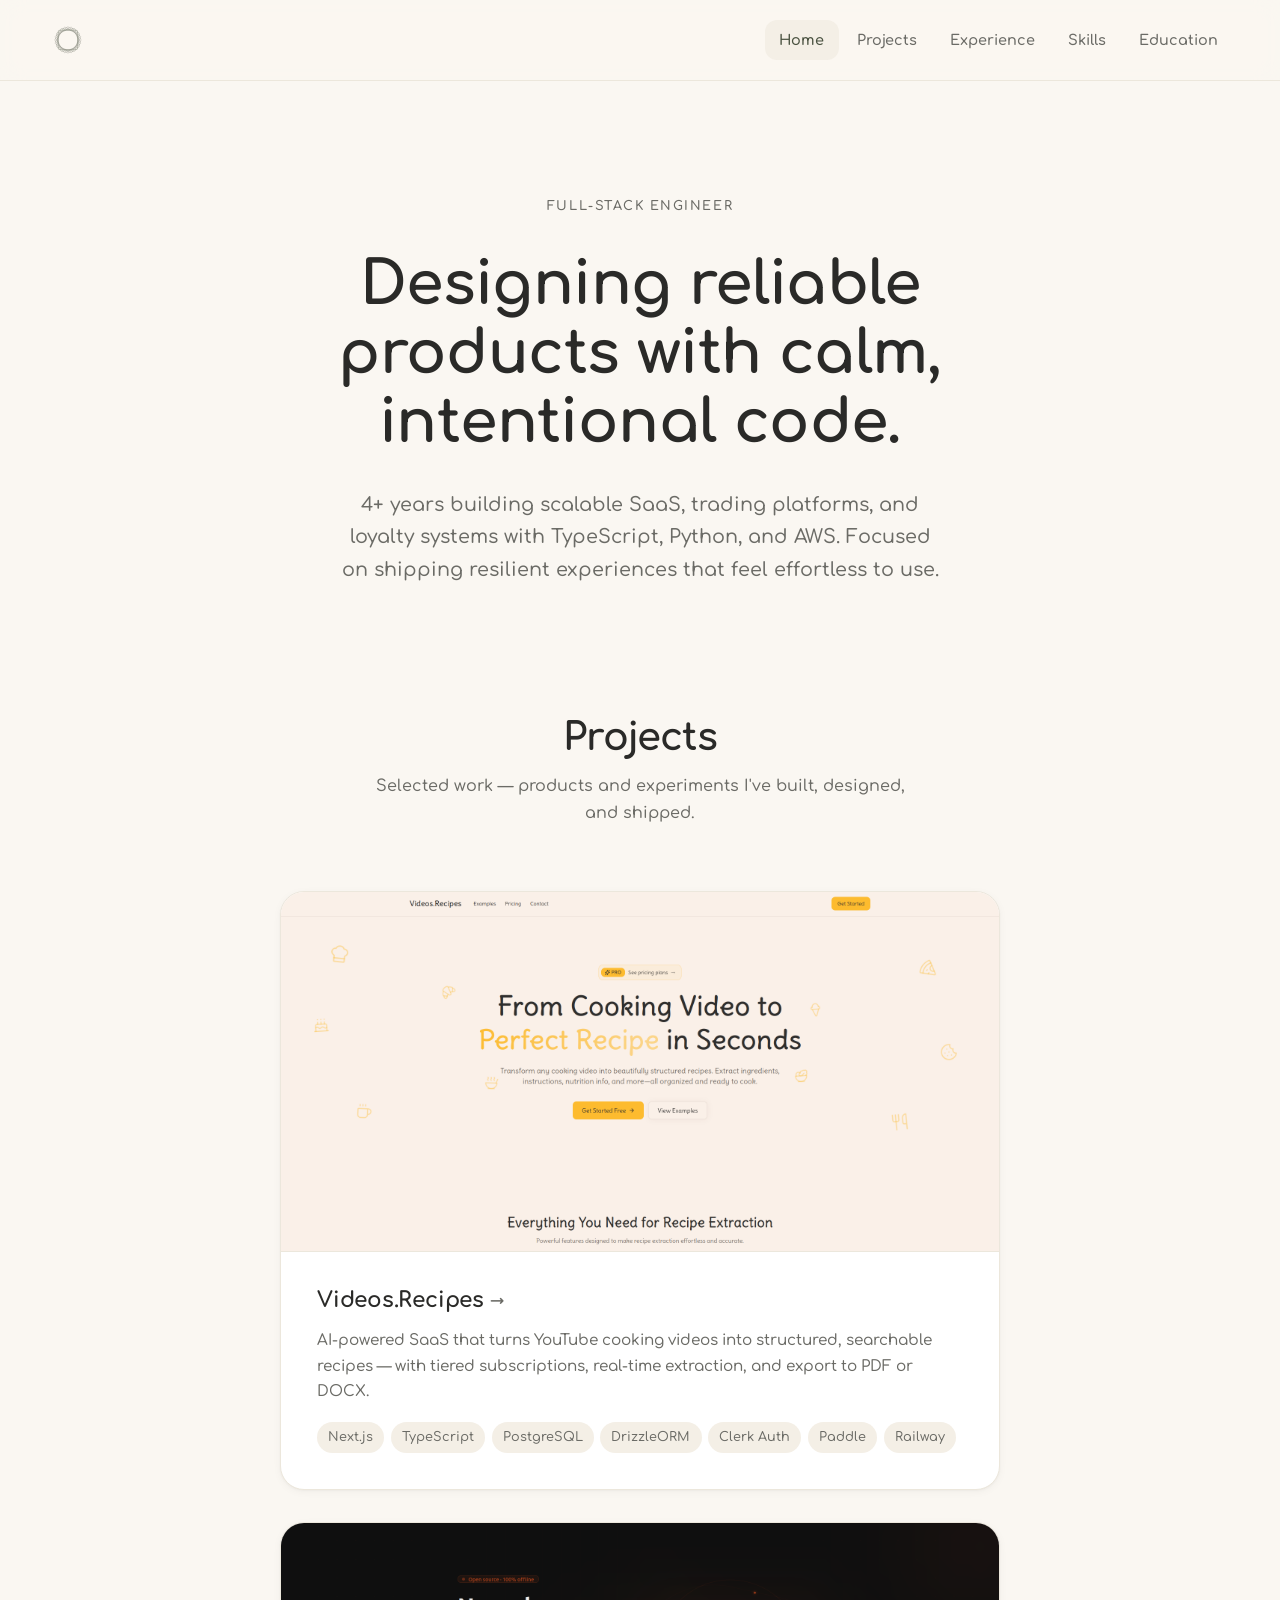
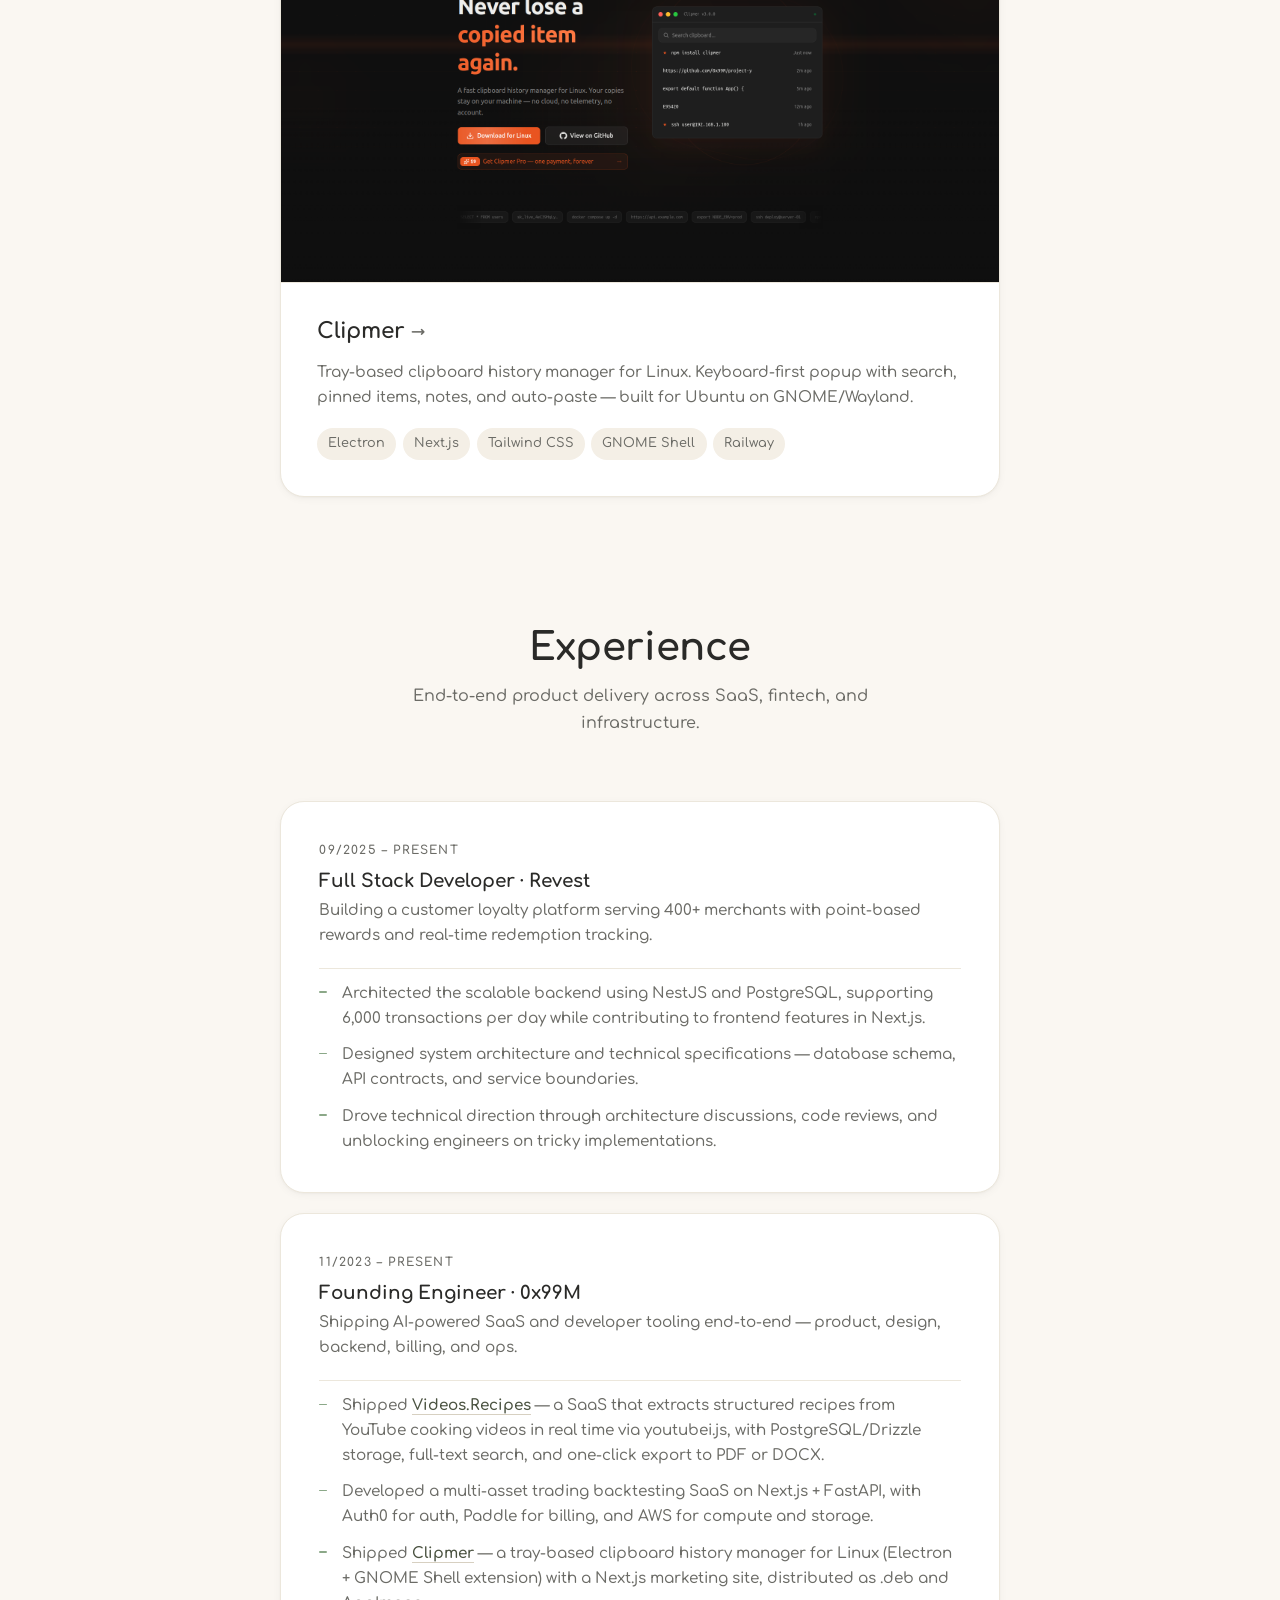
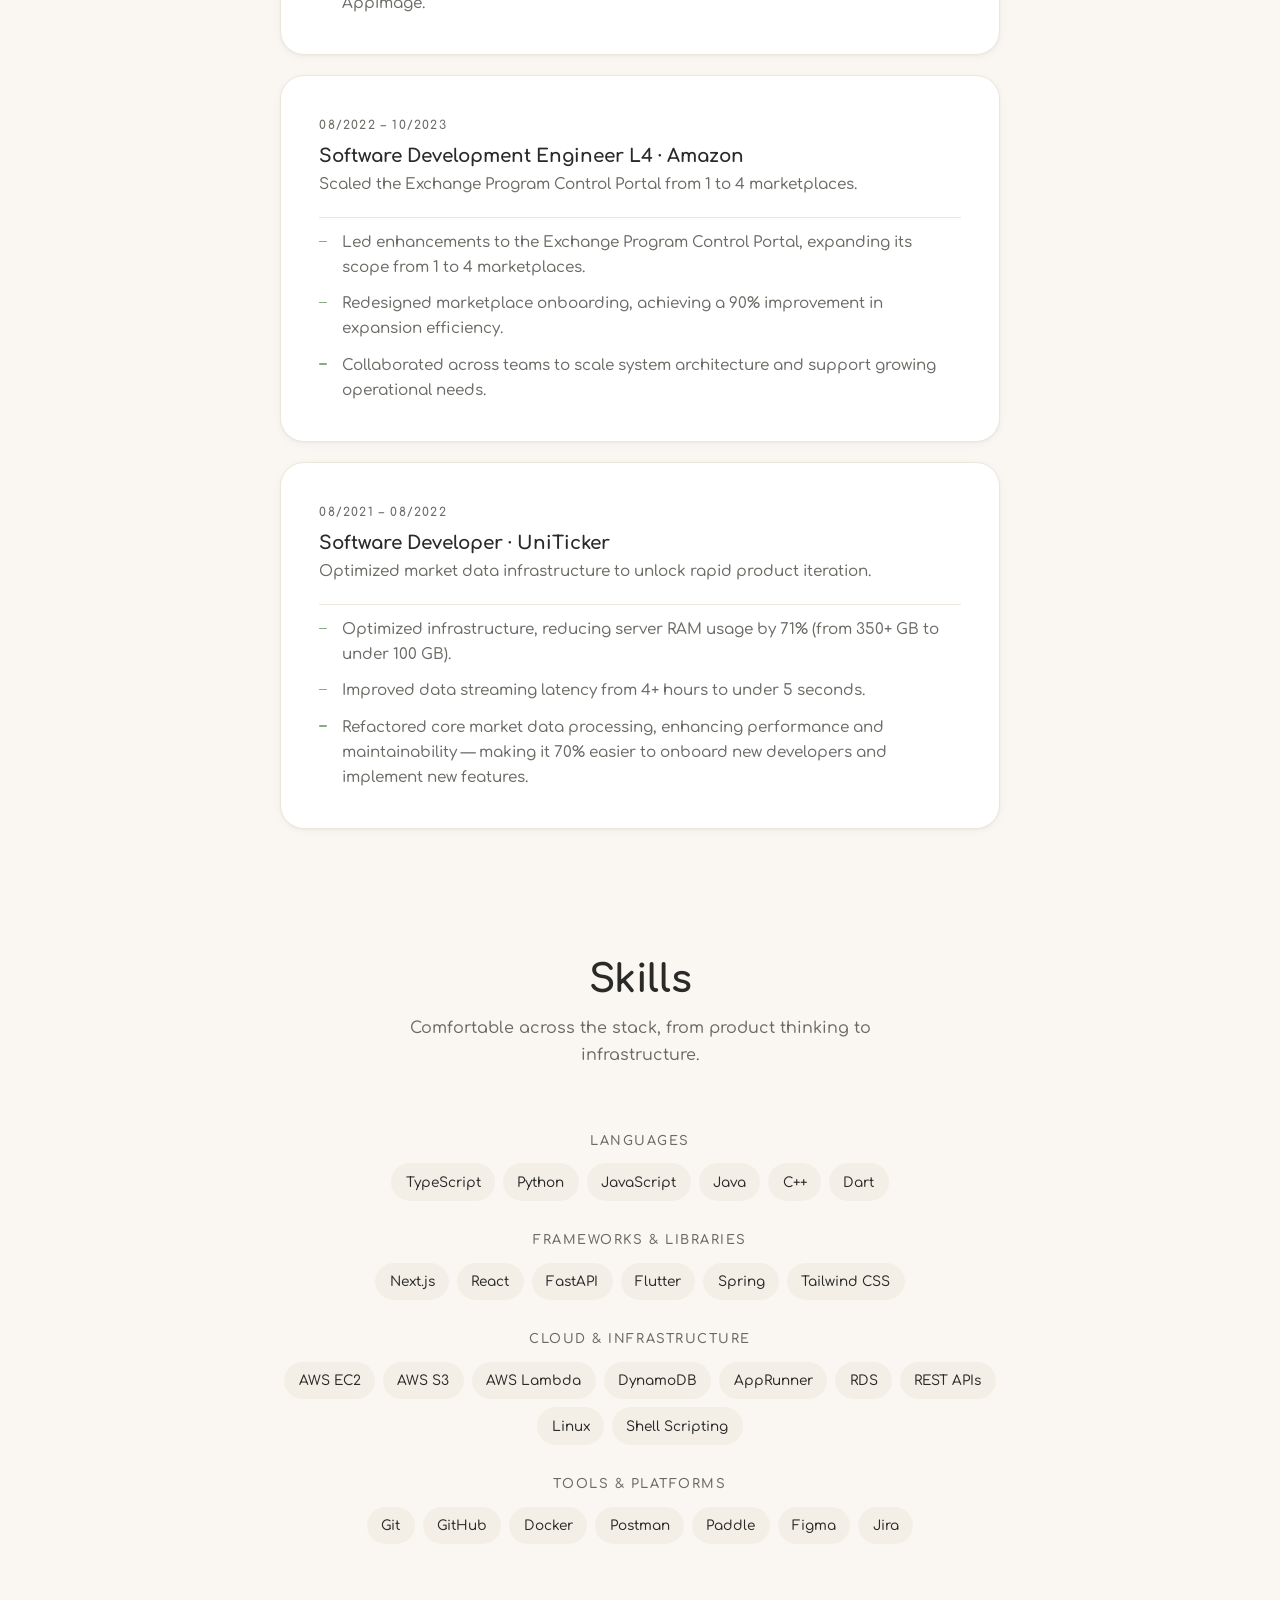
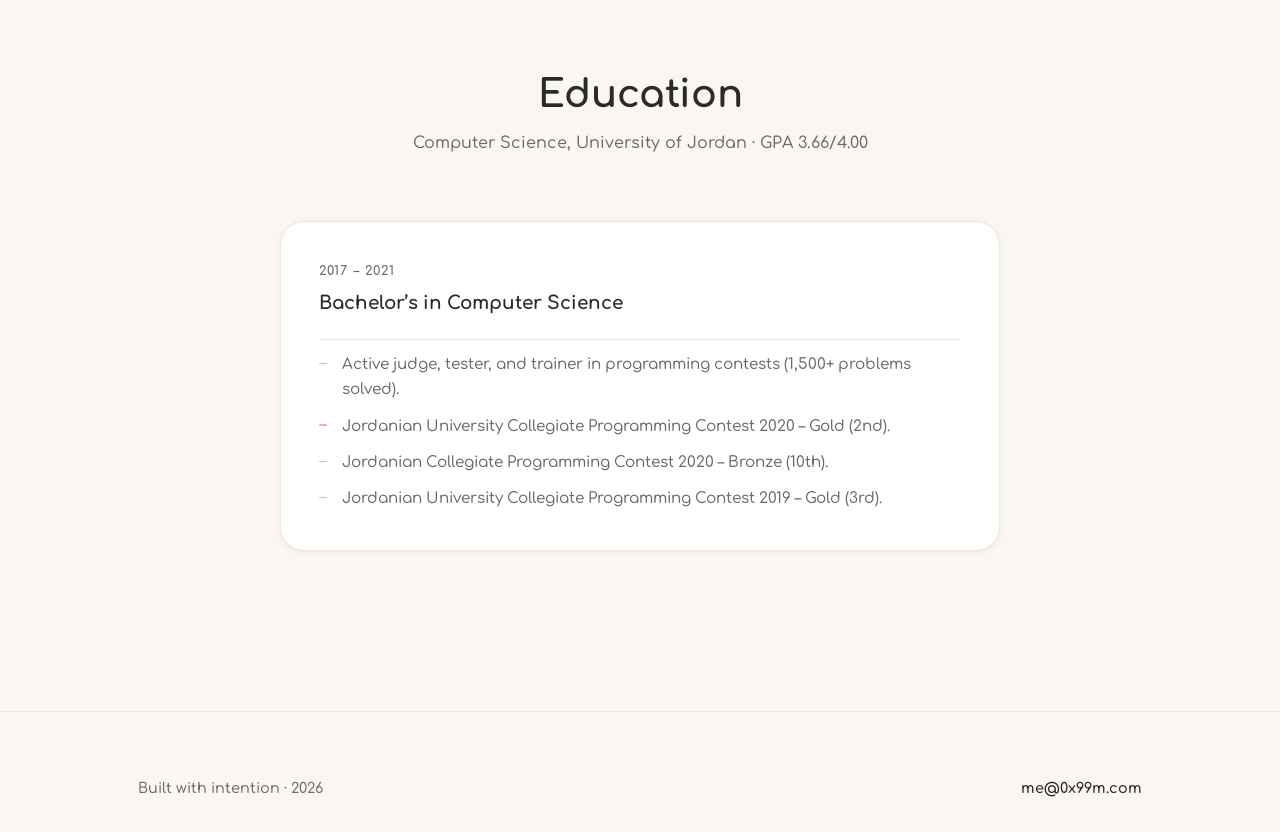
==== commit 81fab1e4: "expand uniticker and amazon bullets and drop project highlights" ====
--- a/index.html
+++ b/index.html
@@ -161,12 +161,16 @@
               </header>
               <ul>
                 <li>
-                  Redesigned onboarding workflows, increasing expansion
-                  efficiency by 90%.
-                </li>
-                <li>
-                  Partnered across teams to deliver globally resilient
-                  architecture.
+                  Led enhancements to the Exchange Program Control Portal,
+                  expanding its scope from 1 to 4 marketplaces.
+                </li>
+                <li>
+                  Redesigned marketplace onboarding, achieving a 90%
+                  improvement in expansion efficiency.
+                </li>
+                <li>
+                  Collaborated across teams to scale system architecture and
+                  support growing operational needs.
                 </li>
               </ul>
             </article>
@@ -184,8 +188,17 @@
               </header>
               <ul>
                 <li>
-                  Refactored core market data pipelines, improving
-                  maintainability and onboarding speed by 70%.
+                  Optimized infrastructure, reducing server RAM usage by 71%
+                  (from 350+ GB to under 100 GB).
+                </li>
+                <li>
+                  Improved data streaming latency from 4+ hours to under 5
+                  seconds.
+                </li>
+                <li>
+                  Refactored core market data processing, enhancing performance
+                  and maintainability — making it 70% easier to onboard new
+                  developers and implement new features.
                 </li>
               </ul>
             </article>
@@ -318,12 +331,6 @@
                 "AI-powered SaaS that turns YouTube cooking videos into structured, searchable recipes — with tiered subscriptions, real-time extraction, and export to PDF or DOCX.",
               image: "images/videos-recipes.png",
               link: "https://videos.recipes",
-              highlights: [
-                "Extracts ingredients, steps, timings, and metadata from any cooking video URL",
-                "Tiered subscription billing via Paddle with webhook-driven entitlements",
-                "Full-text search and tag filtering across a personal recipe library",
-                "One-click export to PDF or DOCX for printing or sharing",
-              ],
               technologies: [
                 "Next.js",
                 "TypeScript",
@@ -340,13 +347,6 @@
                 "Tray-based clipboard history manager for Linux. Keyboard-first popup with search, pinned items, notes, and auto-paste — built for Ubuntu on GNOME/Wayland.",
               image: "images/clipmer.png",
               link: "https://clipmer.app",
-              highlights: [
-                "Up to 200 deduplicated entries (text and images); pinned items persist across restarts",
-                "Instant search across content and inline notes attached to any entry",
-                "Auto-paste on Wayland via a companion GNOME Shell extension",
-                "Global shortcut (Ctrl+Shift+D), dark/light themes with custom accent, adjustable font size",
-                "Distributed as .deb and AppImage with a Next.js marketing site at clipmer.app",
-              ],
               technologies: [
                 "Electron",
                 "Next.js",
@@ -385,17 +385,6 @@
             }</a></h2>
                           <p>${project.description}</p>
                           ${
-                            project.highlights
-                              ? `
-                              <ul class="project-highlights">
-                                  ${project.highlights
-                                    .map((h) => `<li>${h}</li>`)
-                                    .join("")}
-                              </ul>
-                          `
-                              : ""
-                          }
-                          ${
                             project.technologies
                               ? `
                               <ul class="project-tags">
--- a/styles.css
+++ b/styles.css
@@ -733,34 +733,6 @@
   line-height: 1.65;
 }
 
-.project-highlights {
-  list-style: none;
-  display: grid;
-  gap: 0.6rem;
-  margin-top: 0.25rem;
-  padding-top: 0.9rem;
-  border-top: var(--border-width) solid var(--color-border);
-  font-size: 0.9rem;
-}
-
-.project-highlights li {
-  position: relative;
-  padding-left: 1.4rem;
-  color: var(--color-text-muted);
-  line-height: 1.6;
-}
-
-.project-highlights li::before {
-  content: "";
-  position: absolute;
-  left: 0;
-  top: 0.65em;
-  width: 0.5rem;
-  height: 1.5px;
-  background: var(--color-primary);
-  border-radius: 1px;
-}
-
 .project-tags {
   list-style: none;
   display: flex;
